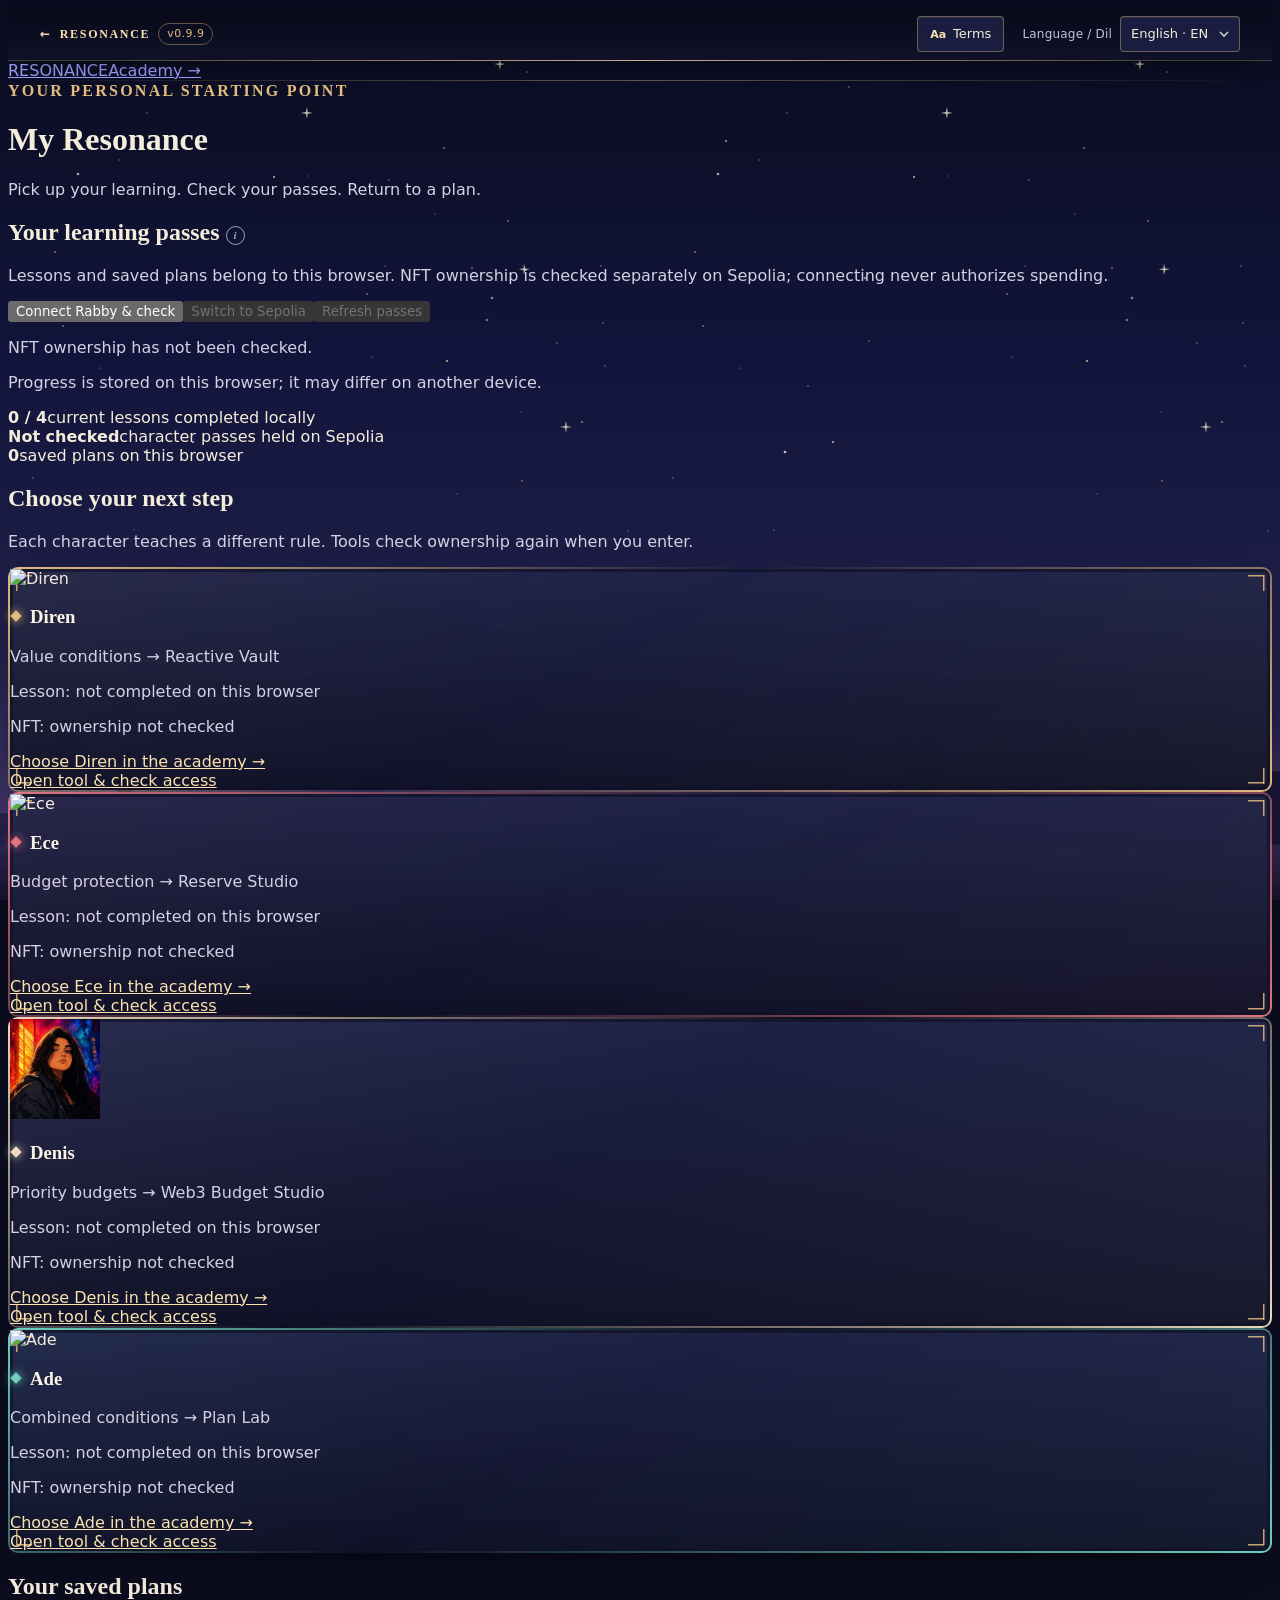
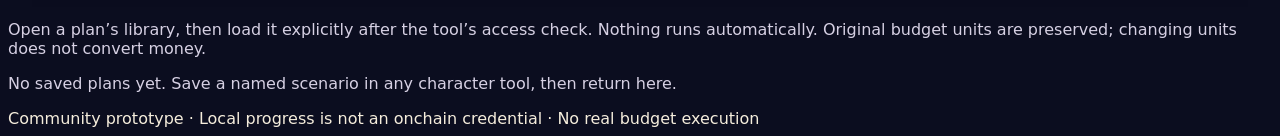
==== output/selection/my/index.html @ f2adcbcb "Fix the audit's fix-now items and load Turkish only when chosen - Lesson end: brackets around the su" ====
<!doctype html><html lang="en"><head><meta charset="utf-8"><meta name="viewport" content="width=device-width,initial-scale=1"><title>My Resonance · Your next step</title><link rel="stylesheet" href="dashboard.css"><link rel="stylesheet" id="anime-theme" href="../anime-theme.css"><script src="../site-bar.js"></script><script src="../anime-theme.js" defer></script><script src="../glossary.js"></script><script src="../tour.js"></script><script src="../i18n/i18n.js"></script><script src="../demo-unit.js"></script></head><body><nav><a href="../index.html">RESONANCE</a><a href="../resonance-playable-v1.html">Academy →</a></nav><main><header><span class="eyebrow">YOUR PERSONAL STARTING POINT</span><h1>My Resonance</h1><p>Pick up your learning. Check your passes. Return to a plan.</p></header><section class="wallet"><div><h2>Your learning passes</h2><p>Lessons and saved plans belong to this browser. NFT ownership is checked separately on Sepolia; connecting never authorizes spending.</p></div><div class="actions"><button id="connect">Connect Rabby & check</button><button id="switch" disabled>Switch to Sepolia</button><button id="refresh" disabled>Refresh passes</button></div><p id="wallet-status" role="status">NFT ownership has not been checked.</p></section><p id="local-status" role="status"></p><section aria-label="Your progress" class="summary"><div><strong id="lesson-count">—</strong><span>current lessons completed locally</span></div><div><strong id="nft-count">Not checked</strong><span>character passes held on Sepolia</span></div><div><strong id="plan-count">—</strong><span>saved plans on this browser</span></div></section><section><h2>Choose your next step</h2><p>Each character teaches a different rule. Tools check ownership again when you enter.</p><div id="characters" class="characters"></div></section><section class="wallet"><h2>Your saved plans</h2><p>Open a plan’s library, then load it explicitly after the tool’s access check. Nothing runs automatically. Original budget units are preserved; changing units does not convert money.</p><div id="plans" data-unit-fixed></div></section><footer>Community prototype · Local progress is not an onchain credential · No real budget execution</footer></main><script src="../deploy/ethers.umd.min.js"></script><script src="../mint/mint-config.js"></script><script src="dashboard.js"></script></body></html>
---- output/selection/anime-theme.css ----
/* Resonance anime theme: dusk academy + visual-novel game UI.
   Presentation only: no text, no layout order, no clickable geometry changes.
   Decorative text comes from ::before/::after with empty alt text (content: "x" / ""). */
@font-face{font-family:'Resonance Display';font-style:normal;font-weight:700;font-display:swap;src:url(fonts/cinzel-700-latin-ext.woff2) format('woff2');unicode-range:U+0100-02BA, U+02BD-02C5, U+02C7-02CC, U+02CE-02D7, U+02DD-02FF, U+0304, U+0308, U+0329, U+1D00-1DBF, U+1E00-1E9F, U+1EF2-1EFF, U+2020, U+20A0-20AB, U+20AD-20C4, U+2113, U+2C60-2C7F, U+A720-A7FF}
@font-face{font-family:'Resonance Display';font-style:normal;font-weight:700;font-display:swap;src:url(fonts/cinzel-700-latin.woff2) format('woff2');unicode-range:U+0000-00FF, U+0131, U+0152-0153, U+02BB-02BC, U+02C6, U+02DA, U+02DC, U+0304, U+0308, U+0329, U+2000-206F, U+20AC, U+2122, U+2191, U+2193, U+2212, U+2215, U+FEFF, U+FFFD}
@font-face{font-family:'Resonance Body';font-style:normal;font-weight:500;font-display:swap;src:url(fonts/mplus-rounded-500-latin-ext.woff2) format('woff2');unicode-range:U+0100-02BA, U+02BD-02C5, U+02C7-02CC, U+02CE-02D7, U+02DD-02FF, U+0304, U+0308, U+0329, U+1D00-1DBF, U+1E00-1E9F, U+1EF2-1EFF, U+2020, U+20A0-20AB, U+20AD-20C4, U+2113, U+2C60-2C7F, U+A720-A7FF}
@font-face{font-family:'Resonance Body';font-style:normal;font-weight:500;font-display:swap;src:url(fonts/mplus-rounded-500-latin.woff2) format('woff2');unicode-range:U+0000-00FF, U+0131, U+0152-0153, U+02BB-02BC, U+02C6, U+02DA, U+02DC, U+0304, U+0308, U+0329, U+2000-206F, U+20AC, U+2122, U+2191, U+2193, U+2212, U+2215, U+FEFF, U+FFFD}
@font-face{font-family:'Resonance Body';font-style:normal;font-weight:700;font-display:swap;src:url(fonts/mplus-rounded-700-latin-ext.woff2) format('woff2');unicode-range:U+0100-02BA, U+02BD-02C5, U+02C7-02CC, U+02CE-02D7, U+02DD-02FF, U+0304, U+0308, U+0329, U+1D00-1DBF, U+1E00-1E9F, U+1EF2-1EFF, U+2020, U+20A0-20AB, U+20AD-20C4, U+2113, U+2C60-2C7F, U+A720-A7FF}
@font-face{font-family:'Resonance Body';font-style:normal;font-weight:700;font-display:swap;src:url(fonts/mplus-rounded-700-latin.woff2) format('woff2');unicode-range:U+0000-00FF, U+0131, U+0152-0153, U+02BB-02BC, U+02C6, U+02DA, U+02DC, U+0304, U+0308, U+0329, U+2000-206F, U+20AC, U+2122, U+2191, U+2193, U+2212, U+2215, U+FEFF, U+FFFD}
@font-face{font-family:'Resonance Body';font-style:normal;font-weight:800;font-display:swap;src:url(fonts/mplus-rounded-800-latin-ext.woff2) format('woff2');unicode-range:U+0100-02BA, U+02BD-02C5, U+02C7-02CC, U+02CE-02D7, U+02DD-02FF, U+0304, U+0308, U+0329, U+1D00-1DBF, U+1E00-1E9F, U+1EF2-1EFF, U+2020, U+20A0-20AB, U+20AD-20C4, U+2113, U+2C60-2C7F, U+A720-A7FF}
@font-face{font-family:'Resonance Body';font-style:normal;font-weight:800;font-display:swap;src:url(fonts/mplus-rounded-800-latin.woff2) format('woff2');unicode-range:U+0000-00FF, U+0131, U+0152-0153, U+02BB-02BC, U+02C6, U+02DA, U+02DC, U+0304, U+0308, U+0329, U+2000-206F, U+20AC, U+2122, U+2191, U+2193, U+2212, U+2215, U+FEFF, U+FFFD}
@font-face{font-family:'Resonance Title';font-style:normal;font-weight:700;font-display:swap;src:url(fonts/shippori-700-latin-ext.woff2) format('woff2');unicode-range:U+0100-02BA, U+02BD-02C5, U+02C7-02CC, U+02CE-02D7, U+02DD-02FF, U+0304, U+0308, U+0329, U+1D00-1DBF, U+1E00-1E9F, U+1EF2-1EFF, U+2020, U+20A0-20AB, U+20AD-20C4, U+2113, U+2C60-2C7F, U+A720-A7FF}
@font-face{font-family:'Resonance Title';font-style:normal;font-weight:700;font-display:swap;src:url(fonts/shippori-700-latin.woff2) format('woff2');unicode-range:U+0000-00FF, U+0131, U+0152-0153, U+02BB-02BC, U+02C6, U+02DA, U+02DC, U+0304, U+0308, U+0329, U+2000-206F, U+20AC, U+2122, U+2191, U+2193, U+2212, U+2215, U+FEFF, U+FFFD}
@font-face{font-family:'Resonance Display';font-style:normal;font-weight:700;font-display:swap;src:url(fonts/shippori-700-latin.woff2) format('woff2');unicode-range:U+0030-0039}
@font-face{font-family:'Resonance Title';font-style:normal;font-weight:800;font-display:swap;src:url(fonts/shippori-800-latin-ext.woff2) format('woff2');unicode-range:U+0100-02BA, U+02BD-02C5, U+02C7-02CC, U+02CE-02D7, U+02DD-02FF, U+0304, U+0308, U+0329, U+1D00-1DBF, U+1E00-1E9F, U+1EF2-1EFF, U+2020, U+20A0-20AB, U+20AD-20C4, U+2113, U+2C60-2C7F, U+A720-A7FF}
@font-face{font-family:'Resonance Title';font-style:normal;font-weight:800;font-display:swap;src:url(fonts/shippori-800-latin.woff2) format('woff2');unicode-range:U+0000-00FF, U+0131, U+0152-0153, U+02BB-02BC, U+02C6, U+02DA, U+02DC, U+0304, U+0308, U+0329, U+2000-206F, U+20AC, U+2122, U+2191, U+2193, U+2212, U+2215, U+FEFF, U+FFFD}


@property --vn-bob { syntax: '<length>'; inherits: false; initial-value: 0px; }
@property --vn-cue { syntax: '<number>'; inherits: false; initial-value: 1; }

:root {
  /* Sampled from the cast art: sky #2f4382, dusk violet #715f89, horizon #d38d72,
     lanterns #eab270, uniform trim #c19061..#f7c995, Eric teal #324e56, Ece burgundy #391b20. */
  --vn-night: #0b0d1f;
  --vn-ink: #14172f;
  --vn-ink-2: #1c2041;
  --vn-ink-3: #282d55;
  --vn-sky: #2f4382;
  --vn-violet: #7a6596;
  --vn-plum: #3a2c55;
  --vn-sunset: #f0a07f;
  --vn-lantern: #f2b56f;
  --vn-gold: #e2bd7f;
  --vn-gold-hi: #fbe2b0;
  --vn-gold-lo: #9c7448;
  --vn-cream: #f5eddc;
  --vn-mist: #d2cce0;
  --vn-teal: #7fe0cf;
  --vn-crimson: #d0606f;
  --vn-glass: rgba(18, 21, 46, .88);
  --vn-glass-hi: rgba(32, 36, 74, .92);
  --vn-line: rgba(226, 189, 127, .42);
  --vn-line-soft: rgba(226, 189, 127, .2);
  --vn-char: var(--vn-gold);
  --vn-char-deep: #8a6236;
  --vn-face: url("/diren.jpg");
  --vn-display: 'Resonance Display', Georgia, serif;
  --vn-title: 'Resonance Title', 'Hiragino Mincho ProN', Georgia, serif;
  --vn-body: 'Resonance Body', system-ui, sans-serif;
  color-scheme: dark;
  background: var(--vn-night) !important;
}
:root[data-vn-char="ece"]  { --vn-char: #e07583; --vn-char-deep: #6b1f2b; }
:root[data-vn-char="eric"] { --vn-char: #6fd0bd; --vn-char-deep: #24504f; }
:root[data-vn-char="ade"]  { --vn-char: #ecdcbc; --vn-char-deep: #2b3866; }

/* Framed elements share one corner-bracket recipe; --vn-c recolours it per element. */
:root :is(.tutorial-stage, .vn-framed, #chapter .layout > section:nth-child(2), #resonance-select .rs-bottom > section,
  .workspace-page #first-example, .workspace-page .panel, .hero .portrait, #journey .card, #characters .card, .release,
  #chapter .learning-note, .workspace-page .stats > div, #chapter .node, #result-headline, .workspace-page .card, .mint-layout .step) {
  --vn-c: color-mix(in srgb, var(--vn-char) 85%, transparent);
  --vn-corners:
    linear-gradient(var(--vn-c), var(--vn-c)) left 6px top 6px / 16px 1.5px no-repeat,
    linear-gradient(var(--vn-c), var(--vn-c)) left 6px top 6px / 1.5px 16px no-repeat,
    linear-gradient(var(--vn-c), var(--vn-c)) right 6px top 6px / 16px 1.5px no-repeat,
    linear-gradient(var(--vn-c), var(--vn-c)) right 6px top 6px / 1.5px 16px no-repeat,
    linear-gradient(var(--vn-c), var(--vn-c)) left 6px bottom 6px / 16px 1.5px no-repeat,
    linear-gradient(var(--vn-c), var(--vn-c)) left 6px bottom 6px / 1.5px 16px no-repeat,
    linear-gradient(var(--vn-c), var(--vn-c)) right 6px bottom 6px / 16px 1.5px no-repeat,
    linear-gradient(var(--vn-c), var(--vn-c)) right 6px bottom 6px / 1.5px 16px no-repeat;
}

/* ------------------------------------------------------------------ 1. Stage: dusk sky + castle skyline */
:root body {
  background: transparent !important;
  color: var(--vn-cream);
  font-family: var(--vn-body);
}
:root body::before {
  content: "";
  position: fixed;
  inset: 0;
  z-index: -1;
  pointer-events: none;
  background:
    url("data:image/svg+xml,%3Csvg xmlns='http://www.w3.org/2000/svg' width='640' height='560' viewBox='0 0 640 560'%3E%3Ccircle cx='209' cy='87' r='1.1' fill='%23d8defc' opacity='0.28'/%3E%3Ccircle cx='63' cy='326' r='1.0' fill='%23fff6e1' opacity='0.38'/%3E%3Ccircle cx='278' cy='43' r='0.6' fill='%23fff6e1' opacity='0.58'/%3E%3Ccircle cx='527' cy='72' r='0.7' fill='%23d8defc' opacity='0.63'/%3E%3Ccircle cx='603' cy='323' r='0.9' fill='%23fff6e1' opacity='0.28'/%3E%3Ccircle cx='33' cy='478' r='0.8' fill='%23d8defc' opacity='0.50'/%3E%3Ccircle cx='78' cy='174' r='1.3' fill='%23fff6e1' opacity='0.66'/%3E%3Ccircle cx='372' cy='357' r='0.8' fill='%23d8defc' opacity='0.31'/%3E%3Ccircle cx='44' cy='37' r='0.7' fill='%23d8defc' opacity='0.55'/%3E%3Ccircle cx='274' cy='177' r='1.0' fill='%23fbe2b0' opacity='0.80'/%3E%3Ccircle cx='193' cy='442' r='1.1' fill='%23fff6e1' opacity='0.72'/%3E%3Ccircle cx='367' cy='294' r='0.8' fill='%23fbe2b0' opacity='0.69'/%3E%3Ccircle cx='389' cy='44' r='1.0' fill='%23fbe2b0' opacity='0.50'/%3E%3Ccircle cx='100' cy='274' r='0.6' fill='%23fff6e1' opacity='0.83'/%3E%3Ccircle cx='487' cy='320' r='1.3' fill='%23d8defc' opacity='0.44'/%3E%3Ccircle cx='225' cy='278' r='1.3' fill='%23fff6e1' opacity='0.52'/%3E%3Ccircle cx='601' cy='266' r='1.1' fill='%23d8defc' opacity='0.29'/%3E%3Ccircle cx='447' cy='361' r='1.1' fill='%23fbe2b0' opacity='0.74'/%3E%3Ccircle cx='457' cy='494' r='0.8' fill='%23fbe2b0' opacity='0.26'/%3E%3Ccircle cx='229' cy='341' r='0.9' fill='%23fbe2b0' opacity='0.29'/%3E%3Ccircle cx='86' cy='141' r='0.9' fill='%23fbe2b0' opacity='0.80'/%3E%3Ccircle cx='55' cy='252' r='1.0' fill='%23fff6e1' opacity='0.42'/%3E%3Ccircle cx='522' cy='481' r='0.8' fill='%23fbe2b0' opacity='0.67'/%3E%3Ccircle cx='435' cy='214' r='0.7' fill='%23fff6e1' opacity='0.34'/%3E%3Ccircle cx='100' cy='368' r='0.6' fill='%23d8defc' opacity='0.54'/%3E%3Ccircle cx='119' cy='160' r='0.7' fill='%23fbe2b0' opacity='0.50'/%3E%3Ccircle cx='389' cy='180' r='0.7' fill='%23d8defc' opacity='0.66'/%3E%3Ccircle cx='605' cy='366' r='1.1' fill='%23d8defc' opacity='0.28'/%3E%3Ccircle cx='508' cy='221' r='0.9' fill='%23fbe2b0' opacity='0.49'/%3E%3Ccircle cx='405' cy='38' r='0.6' fill='%23fbe2b0' opacity='0.84'/%3E%3Ccircle cx='107' cy='192' r='0.6' fill='%23d8defc' opacity='0.31'/%3E%3Ccircle cx='100' cy='60' r='0.8' fill='%23fff6e1' opacity='0.62'/%3E%3Ccircle cx='557' cy='343' r='0.7' fill='%23fbe2b0' opacity='0.63'/%3E%3Ccircle cx='385' cy='266' r='0.6' fill='%23fbe2b0' opacity='0.76'/%3E%3Ccircle cx='308' cy='176' r='0.7' fill='%23fbe2b0' opacity='0.31'/%3E%3Ccircle cx='472' cy='268' r='1.1' fill='%23fff6e1' opacity='0.35'/%3E%3Ccircle cx='134' cy='530' r='0.8' fill='%23d8defc' opacity='0.34'/%3E%3Ccircle cx='582' cy='422' r='0.8' fill='%23fff6e1' opacity='0.84'/%3E%3Ccircle cx='444' cy='148' r='0.8' fill='%23fbe2b0' opacity='0.79'/%3E%3Ccircle cx='492' cy='298' r='1.3' fill='%23d8defc' opacity='0.55'/%3E%3Ccircle cx='145' cy='452' r='1.3' fill='%23fff6e1' opacity='0.76'/%3E%3Ccircle cx='521' cy='412' r='0.7' fill='%23fbe2b0' opacity='0.37'/%3E%3Ccircle cx='229' cy='20' r='0.6' fill='%23fbe2b0' opacity='0.72'/%3E%3Ccircle cx='168' cy='386' r='0.8' fill='%23d8defc' opacity='0.52'/%3E%3Ccircle cx='628' cy='531' r='0.8' fill='%23fff6e1' opacity='0.30'/%3E%3Ccircle cx='147' cy='113' r='0.7' fill='%23d8defc' opacity='0.54'/%3E%3Cpath d='M524 263.7L525.2 268.4L529.9 269L525.2 270.2L524 275.0L523.4 270.2L518.6 269L523.4 268.4Z' fill='%23fff1d0' opacity='.75'/%3E%3Cpath d='M500 58.4L500.7 63.2L505.4 64L500.7 65.0L500 69.7L498.9 65.0L494.1 64L498.9 63.2Z' fill='%23fff1d0' opacity='.75'/%3E%3Cpath d='M566 420.9L566.8 425.9L571.7 427L566.8 427.7L566 432.7L565.0 427.7L560.0 427L565.0 425.9Z' fill='%23fff1d0' opacity='.75'/%3E%3Cpath d='M307 106.9L307.7 111.9L312.8 113L307.7 113.7L307 118.8L305.9 113.7L300.8 113L305.9 111.9Z' fill='%23fff1d0' opacity='.75'/%3E%3C/svg%3E") 0 0 / 640px 560px,
    radial-gradient(120% 55% at 72% 112%, rgba(240, 160, 127, .34), transparent 62%),
    radial-gradient(90% 60% at 10% 108%, rgba(122, 101, 150, .38), transparent 66%),
    linear-gradient(180deg, #0a0c1e 0%, #11143a 38%, #1f1f48 70%, #33285a 100%);
}
:root body::after {
  content: "";
  position: fixed;
  left: 0;
  right: 0;
  bottom: 0;
  height: min(30vh, 260px);
  z-index: -1;
  pointer-events: none;
  opacity: .9;
  background: url("data:image/svg+xml,%3Csvg xmlns='http://www.w3.org/2000/svg' viewBox='0 0 1600 300' preserveAspectRatio='xMidYMax slice'%3E%3Cdefs%3E%3ClinearGradient id='s' x1='0' y1='0' x2='0' y2='1'%3E%3Cstop offset='0' stop-color='%231c1a44' stop-opacity='.55'/%3E%3Cstop offset='1' stop-color='%230a0b20' stop-opacity='.9'/%3E%3C/linearGradient%3E%3ClinearGradient id='g' x1='0' y1='0' x2='0' y2='1'%3E%3Cstop offset='0' stop-color='%23f6c27a' stop-opacity='.55'/%3E%3Cstop offset='1' stop-color='%23f6c27a' stop-opacity='0'/%3E%3C/linearGradient%3E%3C/defs%3E%3Cpath d='M0 214 Q 90 186 190 204 T 400 196 Q 520 160 640 198 T 860 200 L 860 236 L 0 236 Z' fill='%23221f47'/%3E%3Cpath d='M700 222 Q 820 176 960 206 T 1220 190 L 1220 236 L 700 236 Z' fill='%231d1b40'/%3E%3Crect y='234' width='1600' height='66' fill='url(%23s)'/%3E%3Cpath d='M960 236 C 1010 214 1050 186 1100 172 C 1150 160 1240 158 1600 150 L 1600 236 Z' fill='%23141331'/%3E%3Cg fill='%23121130'%3E%3Crect x='1150' y='138' width='340' height='30'/%3E%3Crect x='1262' y='76' width='58' height='76'/%3E%3Ccircle cx='1291' cy='78' r='26'/%3E%3Crect x='1289' y='34' width='4' height='22'/%3E%3Crect x='1180' y='100' width='24' height='50'/%3E%3Cpolygon points='1175,101 1192,58 1209,101'/%3E%3Crect x='1356' y='92' width='28' height='56'/%3E%3Cpolygon points='1351,93 1370,48 1389,93'/%3E%3Crect x='1418' y='114' width='20' height='36'/%3E%3Cpolygon points='1414,115 1428,82 1442,115'/%3E%3Crect x='1138' y='126' width='16' height='26'/%3E%3Cpolygon points='1134,127 1146,98 1158,127'/%3E%3Ccircle cx='1226' cy='122' r='16'/%3E%3Crect x='1210' y='122' width='32' height='26'/%3E%3Crect x='1470' y='120' width='14' height='30'/%3E%3Cpolygon points='1466,121 1477,92 1488,121'/%3E%3Crect x='196' y='150' width='18' height='70'/%3E%3Cpolygon points='192,152 205,120 218,152'/%3E%3C/g%3E%3Cg fill='%230e0d26'%3E%3Cellipse cx='1070' cy='206' rx='6' ry='26'/%3E%3Cellipse cx='1086' cy='210' rx='5' ry='20'/%3E%3Cellipse cx='1118' cy='196' rx='6' ry='30'/%3E%3Cellipse cx='1500' cy='190' rx='6' ry='28'/%3E%3Cellipse cx='1520' cy='196' rx='5' ry='20'/%3E%3C/g%3E%3Cg fill='%23f6c27a'%3E%3Crect x='1270' y='96' width='4' height='7'/%3E%3Crect x='1284' y='96' width='4' height='7'/%3E%3Crect x='1298' y='96' width='4' height='7'/%3E%3Crect x='1310' y='96' width='4' height='7'/%3E%3Crect x='1276' y='118' width='4' height='7'/%3E%3Crect x='1304' y='118' width='4' height='7'/%3E%3Crect x='1188' y='112' width='4' height='6'/%3E%3Crect x='1366' y='108' width='4' height='7'/%3E%3Crect x='1366' y='126' width='4' height='7'/%3E%3Crect x='1425' y='126' width='3' height='6'/%3E%3Crect x='1162' y='150' width='3' height='5'/%3E%3Crect x='1180' y='154' width='3' height='5'/%3E%3Crect x='1236' y='152' width='3' height='5'/%3E%3Crect x='1332' y='150' width='3' height='5'/%3E%3Crect x='1400' y='154' width='3' height='5'/%3E%3Crect x='1452' y='150' width='3' height='5'/%3E%3Ccircle cx='205' cy='134' r='3'/%3E%3C/g%3E%3Cg fill='%23f6c27a' opacity='.8'%3E%3Ccircle cx='40' cy='231' r='1.4'/%3E%3Ccircle cx='88' cy='229' r='1.2'/%3E%3Ccircle cx='130' cy='231' r='1.5'/%3E%3Ccircle cx='300' cy='231' r='1.2'/%3E%3Ccircle cx='352' cy='230' r='1.5'/%3E%3Ccircle cx='470' cy='231' r='1.2'/%3E%3Ccircle cx='560' cy='231' r='1.4'/%3E%3Ccircle cx='980' cy='230' r='1.3'/%3E%3Ccircle cx='1010' cy='226' r='1.4'/%3E%3Ccircle cx='1040' cy='220' r='1.2'/%3E%3C/g%3E%3Cg fill='url(%23g)'%3E%3Crect x='1268' y='240' width='44' height='40' opacity='.5'/%3E%3Crect x='1184' y='240' width='10' height='28' opacity='.4'/%3E%3Crect x='1364' y='240' width='10' height='30' opacity='.4'/%3E%3Crect x='200' y='240' width='10' height='34' opacity='.5'/%3E%3C/g%3E%3Cg stroke='%23f6c27a' stroke-opacity='.18' stroke-width='1.2'%3E%3Cpath d='M1230 252 h90 M1250 262 h60 M1180 270 h40 M170 256 h60 M1360 258 h40'/%3E%3C/g%3E%3C/svg%3E") center bottom / auto 100% no-repeat;
  -webkit-mask-image: linear-gradient(to top, #000 55%, transparent);
  mask-image: linear-gradient(to top, #000 55%, transparent);
}
@media (min-width: 1500px) { :root body::after { background-size: cover; } }

/* Fonts: rounded game sans for UI, Mincho for titles, Cinzel caps for plates and HUD labels. */
:root body :where(#chapter, #resonance-select, main, nav, footer, #site-bar, .save-status, dialog),
:root body :where(#chapter, #resonance-select, main, nav, footer, #site-bar, .save-status, dialog) :where(:not(.log, code, pre, .term-chip)) {
  font-family: var(--vn-body) !important;
}
:root body :is(h1, h2, h3, .rs-name, .brand, .rs-brand), :root body :is(h1, h2, h3) * { font-family: var(--vn-title) !important; }
/* Cinzel only where the text is already capitals (literal or existing text-transform), so Turkish i/ı stay distinct. */
:root body :is(.eyebrow, .rs-step, .rs-sub, #chapter .small, #chapter .tag, .number, .learning-progress,
  .result-headline-eyebrow, #site-bar a#site-home, .rs-mark, .rs-label, #state, .workspace-page .stats span) {
  font-family: var(--vn-display) !important;
  font-weight: 700;
  letter-spacing: .14em;
}
:root body :is(.brand, .rs-brand, nav .brand) { font-family: var(--vn-display) !important; font-weight: 700; }
:root[lang="tr"] body :is(.rs-label, #chapter .speech .small, #chapter .city-reaction .small, #opening-speaker) { font-family: var(--vn-title) !important; font-weight: 800; letter-spacing: .06em; }
::selection { background: var(--vn-gold); color: #1a1424; }

:root body :is(.eyebrow, .rs-step, .result-headline-eyebrow, #chapter header .small) { color: var(--vn-char) !important; }
:root body :where(main, #chapter, #resonance-select) a:not([class]) { color: color-mix(in srgb, var(--vn-char) 70%, #fff6e6); }

/* ------------------------------------------------------------------ 2. Top bar = system menu */
:root #site-bar {
  background: linear-gradient(180deg, rgba(8, 10, 24, .96), rgba(16, 18, 42, .9));
  border-bottom: 1px solid rgba(226, 189, 127, .3);
  box-shadow: 0 10px 30px -18px #000;
  backdrop-filter: blur(8px);
}
:root #site-bar::after {
  content: "";
  position: absolute;
  left: 8%;
  right: 8%;
  bottom: -1px;
  height: 1px;
  background: linear-gradient(90deg, transparent, var(--vn-gold-hi), transparent);
  opacity: .7;
  pointer-events: none;
}
:root #site-bar a#site-home { color: var(--vn-gold-hi); letter-spacing: .26em; font-size: 12px; }
:root #site-bar #site-release { border-color: var(--vn-line); color: var(--vn-gold); font-family: var(--vn-body) !important; letter-spacing: .04em; }
:root #site-bar .site-tool,
:root #site-bar select,
:root #site-bar #demo-unit-info > summary {
  background-color: rgba(30, 34, 70, .85);
  border-color: var(--vn-line);
  color: var(--vn-cream);
  box-shadow: inset 0 1px 0 rgba(255, 255, 255, .06);
}
:root #site-bar .site-tool { border-radius: 4px; }
:root #site-bar select { border-radius: 4px; }
:root #site-bar .site-tool:hover,
:root #site-bar select:hover { border-color: var(--vn-gold); background-color: rgba(48, 52, 98, .9); }
:root #site-bar .site-tool-icon { color: var(--vn-gold-hi); }
:root #site-bar label { color: #c7c0d6; }
:root :is(#terms-panel, #site-bar #demo-unit-info > p, #term-popover, #tour-card) {
  background: linear-gradient(180deg, #1c2042, #12142c);
  border-color: var(--vn-line);
  box-shadow: inset 0 0 0 3px #12142c, inset 0 0 0 4px var(--vn-line-soft), 0 20px 50px #000a;
}

/* ------------------------------------------------------------------ 3. Buttons: JRPG command buttons */
:root :is(#chapter button, #resonance-select .rs-start, .hero .button:not(.secondary), .workspace-page button:not(.secondary):not(.site-tool):not(:disabled), .player-profile button, .save-home button) {
  background: linear-gradient(180deg, #fbe4b4 0%, #e8c287 46%, #cfa063 54%, #e6c084 100%);
  color: #1b1526;
  border: 1px solid #fde9c0;
  border-radius: 5px;
  box-shadow: inset 0 0 0 2px rgba(232, 194, 135, .9), inset 0 0 0 3px rgba(92, 62, 30, .45), 0 6px 18px -8px rgba(242, 181, 111, .7);
  font-weight: 800;
  letter-spacing: .02em;
  text-shadow: 0 1px 0 rgba(255, 240, 210, .5);
}
:root :is(#chapter .secondary, #chapter header button, #chapter .structure-inspector button, #resonance-select .rs-top button,
  #resonance-select button.rs-secondary, .hero .button.secondary, .workspace-page button.secondary, .rl-learn-button, .save-menu-button, .profile-trigger, #chapter .choice, #chapter .knowledge-check button) {
  background: linear-gradient(180deg, rgba(44, 49, 96, .95), rgba(22, 25, 54, .96));
  color: var(--vn-cream);
  border: 1px solid var(--vn-line);
  border-radius: 5px;
  box-shadow: inset 0 1px 0 rgba(255, 255, 255, .08), inset 0 0 0 2px rgba(14, 16, 36, .6);
  font-weight: 700;
  text-shadow: none;
}
:root :is(#chapter header button, #resonance-select .rs-top button, .rl-learn-button, .save-menu-button, .profile-trigger) {
  color: var(--vn-gold-hi);
  font-size: 13px;
}
:root :is(#chapter button, #resonance-select button, .hero .button, .workspace-page button):not(:disabled):hover {
  filter: brightness(1.08);
  box-shadow: inset 0 0 0 2px rgba(232, 194, 135, .35), 0 0 0 1px rgba(251, 226, 176, .5), 0 0 22px -4px rgba(242, 181, 111, .55);
}
:root :is(#chapter button, .workspace-page button):disabled {
  background: rgba(30, 33, 62, .7);
  color: #a9a3ba;
  border: 1px dashed rgba(169, 163, 186, .45);
  box-shadow: none;
  text-shadow: none;
  opacity: .75;
}
/* Main "continue" calls get a slow light sweep. */
:root :is(#resonance-select .rs-start, .hero .actions .button:not(.secondary), #character-enter, #chapter #next:not(:disabled), .workspace-page #example-next:not(:disabled)) {
  background:
    linear-gradient(105deg, transparent 38%, rgba(255, 252, 240, .55) 50%, transparent 62%) var(--vn-sweep, -120%) 0 / 260% 100% no-repeat,
    linear-gradient(180deg, #fbe4b4 0%, #e8c287 46%, #cfa063 54%, #e6c084 100%);
  color: #1b1526;
  border: 1px solid #fde9c0;
  text-shadow: 0 1px 0 rgba(255, 240, 210, .5);
  animation: vn-sweep 3.6s ease-in-out 2;
}
@property --vn-sweep { syntax: '<percentage>'; inherits: false; initial-value: -120%; }
@keyframes vn-sweep { 0%, 55% { --vn-sweep: 130%; } 100% { --vn-sweep: -130%; } }

:root :is(#chapter select, #chapter input, #resonance-select input, .workspace-page #workspace input:not([type=checkbox]), .workspace-page #workspace select, .workspace-page input:not([type=checkbox]), .mint-layout select, .mint-layout input:not([type=checkbox])) {
  background-color: rgba(10, 12, 30, .82);
  border: 1px solid rgba(226, 189, 127, .38);
  border-radius: 5px;
  color: var(--vn-cream);
  box-shadow: inset 0 2px 8px rgba(0, 0, 0, .45);
}
:root :is(#chapter select, #chapter input, #resonance-select input, .workspace-page input, .workspace-page select):focus {
  border-color: var(--vn-gold-hi);
  box-shadow: inset 0 2px 8px rgba(0, 0, 0, .45), 0 0 0 3px rgba(226, 189, 127, .22);
}
:root :where(a, button, select, input, textarea, summary, [tabindex]):focus-visible { outline: 3px solid var(--vn-gold-hi); outline-offset: 3px; }

/* ------------------------------------------------------------------ 4. Home: title screen */
:root body > nav {
  border-bottom: 1px solid transparent;
  border-image: linear-gradient(90deg, transparent, var(--vn-line), transparent) 1;
}
:root body > nav .brand {
  font-size: 24px;
  letter-spacing: .32em;
  background: linear-gradient(180deg, #fff3d6 10%, #e2bd7f 60%, #a77a45);
  -webkit-background-clip: text;
  background-clip: text;
  color: transparent;
  filter: drop-shadow(0 0 10px rgba(242, 181, 111, .35));
}
:root body > nav .navlinks a { color: #d6d0e3; }
:root body > nav .navlinks a:hover { color: var(--vn-gold-hi); }
:root .hero { position: relative; }
:root .hero .eyebrow { color: var(--vn-gold); font-size: 11px; }
:root .hero .eyebrow::before {
  content: "";
  display: inline-block;
  width: 7px;
  height: 7px;
  margin: 0 10px 1px 0;
  background: var(--vn-gold);
  transform: rotate(45deg);
  box-shadow: 0 0 8px var(--vn-lantern);
}
:root .hero h1 {
  font-weight: 800;
  letter-spacing: -.01em;
  color: #fbf4e6;
  text-shadow: 0 2px 0 rgba(10, 8, 30, .6), 0 0 28px rgba(122, 101, 150, .7);
}
:root .hero h1 em {
  font-style: normal;
  text-shadow: none;
  background: linear-gradient(180deg, #fff1cf 15%, #f2b56f 70%, #d98a5c);
  -webkit-background-clip: text;
  background-clip: text;
  color: transparent;
  filter: drop-shadow(0 0 14px rgba(240, 160, 127, .45));
}
/* The intro line becomes Diren's first line of dialogue. */
:root .hero .intro {
  position: relative;
  max-width: 560px;
  margin-top: 30px;
  padding: 20px 44px 18px 22px;
  color: var(--vn-cream);
  font-size: 17px;
  line-height: 1.7;
  border: 1px solid var(--vn-line);
  border-radius: 10px;
  background:
    url("data:image/svg+xml,%3Csvg xmlns='http://www.w3.org/2000/svg' viewBox='0 0 10 10'%3E%3Cpath d='M5 0L10 5L5 10L0 5Z' fill='%23e2bd7f' fill-opacity='.6'/%3E%3C/svg%3E") right 18px bottom 14px / 8px 8px no-repeat,
    linear-gradient(180deg, rgba(28, 32, 66, .92), rgba(13, 15, 34, .94));
  box-shadow: inset 0 0 0 3px rgba(13, 15, 34, .9), inset 0 0 0 4px var(--vn-line-soft), 0 18px 40px -20px #000;
}
:root .hero .intro::before {
  content: "DIREN" / "";
  position: absolute;
  top: -14px;
  left: 16px;
  padding: 4px 18px 4px 14px;
  font: 700 12px/1.3 var(--vn-display);
  letter-spacing: .2em;
  color: #1b1526;
  background: linear-gradient(90deg, #fbe4b4, #e2bd7f 60%, #c99a5c);
  clip-path: polygon(0 0, 100% 0, calc(100% - 9px) 100%, 0 100%);
  box-shadow: 0 0 0 1px #fde9c0;
}
:root .hero .actions { margin-top: 26px; }
:root .hero .button { border-radius: 5px; padding: 14px 24px; font-weight: 800; }
:root .hero .button.secondary { color: var(--vn-cream); }
:root .hero p.small { color: #c9c2d8; font-size: 12px; letter-spacing: .04em; }
/* Rarity card: the guide portrait. */
:root .hero .portrait {
  padding: 10px;
  border: 2px solid transparent;
  border-radius: 14px;
  background:
    linear-gradient(180deg, #1f2347, #12142e) padding-box,
    linear-gradient(140deg, #fff1cf, #c99a5c 30%, #7a6596 55%, #f2b56f 80%, #fff1cf) border-box;
  box-shadow: 0 0 0 1px rgba(0, 0, 0, .6), 0 30px 80px -20px rgba(0, 0, 0, .9), 0 0 60px -10px rgba(240, 160, 127, .35);
  overflow: hidden;
}
:root .hero .portrait { border-radius: 999px 999px 14px 14px / 240px 240px 14px 14px !important; }
:root .hero .portrait img { border-radius: 999px 999px 8px 8px / 232px 232px 8px 8px; box-shadow: 0 0 0 1px rgba(251, 226, 176, .45); }
:root .hero .portrait::before {
  content: none;
  position: absolute;
  top: 18px;
  left: 20px;
  z-index: 1;
  padding: 3px 10px;
  border-radius: 20px;
  font: 13px/1.2 var(--vn-body);
  letter-spacing: .12em;
  color: #ffe2a4;
  background: rgba(12, 12, 32, .72);
  box-shadow: 0 0 0 1px rgba(251, 226, 176, .5);
  text-shadow: 0 0 8px rgba(242, 181, 111, .9);
}
:root .hero .portrait::after {
  content: "";
  position: absolute;
  inset: 10px 10px auto 10px;
  aspect-ratio: 5 / 6;
  max-height: 460px;
  border-radius: 8px;
  pointer-events: none;
  background: linear-gradient(115deg, transparent 30%, rgba(255, 255, 255, .22) 45%, rgba(173, 216, 255, .18) 50%, rgba(255, 210, 160, .2) 55%, transparent 70%) var(--vn-sweep) 0 / 300% 100% no-repeat;
  display: none;
}
:root .hero .portrait figcaption {
  padding: 14px 8px 4px;
  font: 700 12px/1.3 var(--vn-display);
  letter-spacing: .16em;
  color: var(--vn-gold-hi);
}
:root .hero .portrait figcaption .tag { color: var(--vn-sunset); font-family: var(--vn-body); letter-spacing: .04em; }
:root .section { border-top: 0; position: relative; }
:root .section::before {
  content: "";
  position: absolute;
  top: 0;
  left: 0;
  right: 0;
  height: 1px;
  background: linear-gradient(90deg, transparent, var(--vn-line) 20%, var(--vn-line) 80%, transparent);
}
:root .section::after {
  content: "";
  position: absolute;
  top: -5px;
  left: calc(50% - 5px);
  width: 9px;
  height: 9px;
  background: var(--vn-night);
  border: 1px solid var(--vn-gold);
  transform: rotate(45deg);
}
:root .section .eyebrow { color: var(--vn-gold); }
:root .section h2 { color: #fbf4e6; font-weight: 800; }
:root main p { color: #d6d0e3; }
:root main .muted, :root main .small { color: #cbc4da; }
/* Quest cards. */
:root #journey .card,
:root #characters .card,
:root body > main .split > .card {
  position: relative;
  border: 1px solid var(--vn-line);
  border-radius: 10px;
  background: var(--vn-corners), linear-gradient(180deg, rgba(31, 35, 72, .92), rgba(16, 18, 40, .94));
  box-shadow: inset 0 0 0 3px rgba(16, 18, 40, .7), 0 18px 40px -24px #000;
}
:root #journey .card .number {
  display: inline-block;
  padding: 3px 12px;
  border-radius: 3px;
  color: #1b1526;
  font-size: 11px;
  background: linear-gradient(90deg, #fbe4b4, #e2bd7f);
}
:root #journey .card h3, :root #characters .card h3 { color: #fbf4e6; font-weight: 800; }
:root main .card a { color: var(--vn-gold-hi); }
/* Character tool cards: rarity frames in each character's colour. */
:root #characters .card { --vn-acc: var(--vn-gold); border-color: transparent; border-width: 2px;
  background: var(--vn-corners), linear-gradient(180deg, rgba(31, 35, 72, .95), rgba(16, 18, 40, .96)) padding-box, linear-gradient(150deg, var(--vn-acc), rgba(20, 22, 48, .2) 45%, var(--vn-acc)) border-box; }
:root #characters .card:nth-child(1) { --vn-acc: #e2bd7f; }
:root #characters .card:nth-child(2) { --vn-acc: #e07583; }
:root #characters .card:nth-child(3) { --vn-acc: #ecdcbc; }
:root #characters .card:nth-child(4) { --vn-acc: #6fd0bd; }
:root #characters .character-photo { border-radius: 8px; box-shadow: 0 0 0 1px var(--vn-acc), 0 10px 30px -14px #000; }
:root #characters .card h3::before {
  content: "";
  display: inline-block;
  width: 8px;
  height: 8px;
  margin: 0 10px 3px 2px;
  background: var(--vn-acc);
  transform: rotate(45deg);
  box-shadow: 0 0 10px var(--vn-acc);
}
:root .release { border-left: 0; border: 1px solid var(--vn-line); border-radius: 10px; background: var(--vn-corners), rgba(18, 21, 46, .9); }
:root .release li { color: #d6d0e3; }
:root .status { border-color: var(--vn-gold); color: var(--vn-gold-hi); background: rgba(226, 189, 127, .08); font-size: 11px; }
:root body > footer { border-top-color: var(--vn-line-soft); color: #c4bdd3; }

/* ------------------------------------------------------------------ 5. Character select: title screen */
:root #resonance-select { background: transparent; }
:root #resonance-select .rs-top { border-bottom: 1px solid transparent; border-image: linear-gradient(90deg, transparent, var(--vn-line), transparent) 1; }
:root #resonance-select .rs-brand {
  letter-spacing: .3em;
  background: linear-gradient(180deg, #fff3d6 10%, #e2bd7f 60%, #a77a45);
  -webkit-background-clip: text;
  background-clip: text;
  color: transparent;
  filter: drop-shadow(0 0 12px rgba(242, 181, 111, .35));
}
:root #resonance-select .rs-sub { color: #cfc8de; font-size: 10px; }
:root #resonance-select .rs-step {
  padding: 5px 12px 5px 22px;
  color: var(--vn-gold-hi);
  border: 1px solid var(--vn-line);
  border-radius: 3px;
  font-size: 11px;
  background: linear-gradient(var(--vn-gold), var(--vn-gold)) 9px 50% / 6px 6px no-repeat, rgba(20, 22, 48, .7);
}
:root #resonance-select h2 {
  text-align: center;
  font-weight: 800;
  font-size: 40px;
  color: #fbf4e6;
  text-shadow: 0 0 26px rgba(122, 101, 150, .8);
  margin-top: 34px;
}
:root #resonance-select h2::before,
:root #resonance-select h2::after {
  content: "";
  display: inline-block;
  width: min(140px, 14vw);
  height: 9px;
  margin: 0 18px 8px;
  vertical-align: middle;
  background:
    linear-gradient(var(--vn-gold), var(--vn-gold)) center / 9px 9px no-repeat,
    linear-gradient(90deg, transparent, var(--vn-gold) 45%, transparent 50%, var(--vn-gold) 55%, transparent) center / 100% 1px no-repeat;
  -webkit-mask: linear-gradient(#000, #000);
  clip-path: polygon(0 45%, 46% 45%, 50% 0, 54% 45%, 100% 45%, 100% 55%, 54% 55%, 50% 100%, 46% 55%, 0 55%);
}
:root #resonance-select .rs-intro { text-align: center; color: #d2cce0; }
/* Rarity cards for the cast. */
:root #resonance-select .rs-person {
  --vn-acc: #e2bd7f;
  border: 2px solid transparent;
  border-radius: 12px;
  background:
    linear-gradient(180deg, #1d2145, #12142e) padding-box,
    linear-gradient(160deg, var(--vn-acc), rgba(30, 32, 64, .4) 40%, rgba(30, 32, 64, .4) 60%, var(--vn-acc)) border-box;
  box-shadow: 0 16px 40px -22px #000;
  transition: box-shadow .3s, filter .3s;
}
:root #resonance-select .rs-person:nth-child(1) { --vn-acc: #e2bd7f; }
:root #resonance-select .rs-person:nth-child(2) { --vn-acc: #e07583; }
:root #resonance-select .rs-person:nth-child(3) { --vn-acc: #6fd0bd; }
:root #resonance-select .rs-person:nth-child(4) { --vn-acc: #ecdcbc; }
:root #resonance-select .rs-person img {
  border-radius: 10px 10px 0 0;
  -webkit-mask-image: linear-gradient(to bottom, #000 78%, transparent);
  mask-image: linear-gradient(to bottom, #000 78%, transparent);
}
:root #resonance-select .rs-caption::before {
  display: block;
  margin-bottom: 2px;
  font: 700 11px/1.2 system-ui, sans-serif;
  letter-spacing: .18em;
  color: var(--vn-acc);
  opacity: .9;
}
:root #resonance-select .rs-person:nth-child(1) .rs-caption::before { content: "ディレン" / ""; }
:root #resonance-select .rs-person:nth-child(2) .rs-caption::before { content: "エジェ" / ""; }
:root #resonance-select .rs-person:nth-child(3) .rs-caption::before { content: "デニス" / ""; }
:root #resonance-select .rs-person:nth-child(4) .rs-caption::before { content: "アデ" / ""; }
:root #resonance-select .rs-caption {
  position: relative;
  margin-top: -34px;
  padding: 10px 14px 16px;
  background: linear-gradient(180deg, transparent, rgba(14, 16, 36, .9) 36%);
}
:root #resonance-select .rs-name { font-weight: 800; font-size: 26px; color: #fbf4e6; text-shadow: 0 2px 10px #000; }
:root #resonance-select .rs-name::after {
  content: "";
  display: block;
  width: 46px;
  height: 2px;
  margin-top: 6px;
  background: linear-gradient(90deg, var(--vn-acc), transparent);
}
:root #resonance-select .rs-trait { color: #d6d0e3; letter-spacing: .03em; }
:root #resonance-select .rs-person[aria-pressed="true"] {
  border: 2px solid transparent;
  background:
    linear-gradient(180deg, #262a58, #14163a) padding-box,
    linear-gradient(160deg, #fff6dc, var(--vn-acc) 30%, #fff6dc 50%, var(--vn-acc) 70%, #fff6dc) border-box;
  box-shadow: 0 0 0 1px rgba(255, 246, 220, .4), 0 0 34px -4px var(--vn-acc), 0 20px 50px -20px #000;
  animation: vn-chosen 2.4s ease-in-out 2;
}
@keyframes vn-chosen {
  50% { box-shadow: 0 0 0 1px rgba(255, 246, 220, .6), 0 0 46px 0 var(--vn-acc), 0 20px 50px -20px #000; }
}
/* Sparkles burst when a card becomes the chosen one (the animation restarts on each choice). */
:root #resonance-select .rs-person[aria-pressed="true"]::after {
  content: "";
  position: absolute;
  inset: 0;
  z-index: 3;
  pointer-events: none;
  background:
    radial-gradient(2px 14px at 50% 50%, #fff 40%, transparent 62%) 14% 20% / 28px 28px no-repeat,
    radial-gradient(14px 2px at 50% 50%, #fff 40%, transparent 62%) 14% 20% / 28px 28px no-repeat,
    radial-gradient(2px 18px at 50% 50%, #ffe8b8 40%, transparent 62%) 86% 30% / 36px 36px no-repeat,
    radial-gradient(18px 2px at 50% 50%, #ffe8b8 40%, transparent 62%) 86% 30% / 36px 36px no-repeat,
    radial-gradient(1.6px 11px at 50% 50%, #fff 40%, transparent 62%) 80% 58% / 22px 22px no-repeat,
    radial-gradient(11px 1.6px at 50% 50%, #fff 40%, transparent 62%) 80% 58% / 22px 22px no-repeat,
    radial-gradient(2px 15px at 50% 50%, #ffe8b8 40%, transparent 62%) 10% 64% / 30px 30px no-repeat,
    radial-gradient(15px 2px at 50% 50%, #ffe8b8 40%, transparent 62%) 10% 64% / 30px 30px no-repeat,
    radial-gradient(circle, rgba(255, 236, 190, .9), transparent 60%) 14% 20% / 12px 12px no-repeat,
    radial-gradient(circle, rgba(255, 236, 190, .9), transparent 60%) 86% 30% / 14px 14px no-repeat,
    radial-gradient(circle, rgba(255, 236, 190, .9), transparent 60%) 10% 64% / 12px 12px no-repeat,
    radial-gradient(3px 3px at 50% 50%, rgba(255, 240, 200, .95), transparent) 60% 30% / 8px 8px no-repeat,
    radial-gradient(3px 3px at 50% 50%, rgba(255, 240, 200, .95), transparent) 30% 46% / 8px 8px no-repeat,
    radial-gradient(3px 3px at 50% 50%, rgba(255, 240, 200, .95), transparent) 90% 40% / 8px 8px no-repeat,
    linear-gradient(115deg, transparent 35%, rgba(255, 255, 255, .16) 48%, rgba(255, 220, 170, .12) 52%, transparent 65%) var(--vn-sweep) 0 / 300% 100% no-repeat;
  animation: vn-twinkle 1.8s ease-in-out 1 forwards, vn-sweep 4s ease-in-out 1;
}
@keyframes vn-twinkle { 0% { opacity: 0; } 25% { opacity: 1; } 100% { opacity: 0; } }
:root #resonance-select .rs-mark {
  top: 12px;
  right: 10px;
  padding: 4px 10px 4px 20px;
  font-size: 10px;
  letter-spacing: .18em;
  color: #1b1526;
  border-radius: 2px;
  background: linear-gradient(#1b1526, #1b1526) 8px 50% / 5px 5px no-repeat, linear-gradient(90deg, #fbe4b4, var(--vn-acc));
  box-shadow: 0 0 0 1px #fff3d6, 0 0 16px -2px var(--vn-acc);
  z-index: 4;
}
/* Dialogue: the chosen character's description, with the selection label as the name plate. */
:root #resonance-select .rs-bottom { align-items: stretch; margin-top: 34px; }
:root #resonance-select .rs-bottom > section:first-child {
  position: relative;
  padding: 26px 22px 18px 104px;
  border: 1px solid var(--vn-line);
  border-radius: 10px;
  background:
    url("data:image/svg+xml,%3Csvg xmlns='http://www.w3.org/2000/svg' viewBox='0 0 10 10'%3E%3Cpath d='M5 0L10 5L5 10L0 5Z' fill='%23e2bd7f' fill-opacity='.6'/%3E%3C/svg%3E") right 18px bottom 16px / 8px 8px no-repeat,
    linear-gradient(180deg, rgba(28, 32, 66, .94), rgba(13, 15, 34, .96));
  box-shadow: inset 0 0 0 3px rgba(13, 15, 34, .9), inset 0 0 0 4px var(--vn-line-soft), 0 18px 40px -20px #000;
}
:root #resonance-select .rs-bottom > section:first-child::before {
  content: "";
  position: absolute;
  left: 16px;
  top: 22px;
  width: 72px;
  height: 84px;
  border-radius: 8px;
  background: var(--vn-face) 50% 8% / 190% auto no-repeat;
  box-shadow: 0 0 0 2px var(--vn-char), 0 0 0 4px rgba(13, 15, 34, .9), 0 0 18px -2px var(--vn-char);
  pointer-events: none;
}
:root #resonance-select #rs-selected {
  position: absolute;
  top: -13px;
  left: 92px;
  padding: 4px 18px 4px 14px;
  font-size: 11px;
  letter-spacing: .18em;
  color: #1b1526;
  background: linear-gradient(90deg, #fbe4b4, var(--vn-char) 70%);
  clip-path: polygon(0 0, 100% 0, calc(100% - 9px) 100%, 0 100%);
}
:root #resonance-select .rs-desc { color: var(--vn-cream); font-size: 15px; margin-top: 4px; }
:root #resonance-select .rs-bottom > section:last-child {
  position: relative;
  padding: 18px 20px;
  border: 1px solid var(--vn-line);
  border-radius: 10px;
  background: var(--vn-corners), rgba(18, 21, 46, .9);
}
:root #resonance-select .rs-bottom > section:last-child label { color: var(--vn-gold); font-size: 12px; letter-spacing: .08em; }
:root #resonance-select .rs-start { font-size: 16px; padding: 16px; }
:root #resonance-select .rs-note { border-top-color: var(--vn-line-soft); color: #c9c2d8; text-align: center; }
:root .save-status { background: transparent; color: #c9c2d8; }

/* ------------------------------------------------------------------ 6. Academy chapter */
:root #chapter { background: transparent; }
:root #chapter header { border-bottom: 1px solid transparent; border-image: linear-gradient(90deg, transparent, var(--vn-line), transparent) 1; }
:root #chapter .brand {
  letter-spacing: .3em;
  background: linear-gradient(180deg, #fff3d6 10%, #e2bd7f 60%, #a77a45);
  -webkit-background-clip: text;
  background-clip: text;
  color: transparent;
}
:root #chapter header .small { color: var(--vn-gold); }
:root #chapter .chapter-step {
  width: fit-content;
  padding: 5px 14px 5px 26px;
  border: 1px solid var(--vn-line);
  border-radius: 3px;
  font-size: 11px;
  color: var(--vn-gold-hi);
  background: linear-gradient(var(--vn-gold), var(--vn-gold)) 11px 50% / 6px 6px no-repeat, rgba(20, 22, 48, .75);
}
:root #chapter h1 { font-weight: 800; color: #fbf4e6; text-shadow: 0 0 26px rgba(122, 101, 150, .8); }
:root #chapter h1 + p, :root #chapter p { color: #d6d0e3; }
:root #chapter .tag { color: var(--vn-teal); }
:root #chapter .small { color: var(--vn-gold); }
:root #chapter label { color: var(--vn-gold); font-size: 12px; letter-spacing: .06em; }

/* The map is a framed game screen. */
:root #chapter .map.tutorial-stage {
  position: relative;
  border: 1px solid rgba(226, 189, 127, .55);
  border-radius: 12px;
  background: linear-gradient(180deg, #171a3a, #0e1026);
  box-shadow: 0 0 0 4px rgba(12, 13, 32, .85), 0 0 0 5px rgba(226, 189, 127, .25), 0 26px 60px -24px #000;
}
:root #chapter .map.tutorial-stage::after {
  content: "";
  position: absolute;
  inset: 0;
  border-radius: 12px;
  pointer-events: none;
  background: var(--vn-corners);
  box-shadow: inset 0 0 40px rgba(8, 8, 26, .55);
}
:root #chapter .structure-button { font-family: var(--vn-body) !important; font-weight: 700; border-radius: 4px; border: 1px solid rgba(226, 189, 127, .75); background: rgba(16, 18, 44, .9); color: var(--vn-cream); text-shadow: 0 1px 2px #000; box-shadow: 0 0 0 1px rgba(8, 8, 24, .6), 0 4px 12px rgba(0, 0, 0, .45); }
:root #chapter .structure-button[aria-pressed="true"] { background: linear-gradient(180deg, #fbe4b4, #e2bd7f); color: #1b1526; text-shadow: none; border: 2px solid #fff3d6; box-shadow: 0 0 18px rgba(242, 181, 111, .7); }
/* The game's own change toast and vault chips wear the same frame (colours only; their motion is untouched). */
:root .fx-toast, :root .vfx-chip {
  border: 1px solid rgba(226, 189, 127, .6);
  border-radius: 6px;
  background: linear-gradient(180deg, rgba(30, 34, 72, .96), rgba(12, 14, 32, .96));
  box-shadow: inset 0 0 0 2px rgba(12, 14, 32, .9), inset 0 0 0 3px rgba(226, 189, 127, .2), 0 10px 30px rgba(0, 0, 0, .6);
  font-family: var(--vn-body);
}
:root #chapter .structure-inspector { background: linear-gradient(180deg, rgba(26, 29, 62, .96), rgba(17, 19, 44, .96)); border-top: 1px solid var(--vn-line); }
:root #chapter .structure-inspector h3 { color: var(--vn-gold-hi); font-weight: 800; }

/* HUD gauges for SHIELD and RESERVE (the nodes' own ::before/::after belong to game-fx). */
:root #chapter .tutorial-stage .nodes { padding: 12px; gap: 10px; background: rgba(10, 11, 28, .6); }
:root #chapter .nodes .node {
  border: 1px solid rgba(226, 189, 127, .5);
  border-radius: 8px;
  padding: 8px 12px 10px;
  text-align: left;
  background: var(--vn-corners), linear-gradient(160deg, #1d2148, #10122c);
}
:root #chapter .node:has(#reserve) {
  --vn-c: rgba(251, 226, 176, .9);
  background: var(--vn-corners), radial-gradient(ellipse at 50% 115%, rgba(239, 207, 134, calc(.06 + var(--fx-fill, .5) * .24)), transparent 70%), linear-gradient(160deg, #241f45, #12122c);
}
:root #chapter .node:has(#shield) { --vn-c: rgba(127, 224, 207, .9); background: var(--vn-corners), radial-gradient(ellipse at 50% 120%, rgba(127, 224, 207, .16), transparent 70%), linear-gradient(160deg, #18264a, #0f142e); }
:root #chapter .node .small {
  display: flex;
  align-items: center;
  gap: 7px;
  font-size: 11px;
  letter-spacing: .22em;
  color: var(--vn-gold-hi);
}
:root #chapter .node:has(#shield) .small { color: #b9f3e8; }
:root #chapter .node .small::before {
  content: "";
  flex: 0 0 auto;
  width: 13px;
  height: 15px;
  background: currentColor;
  -webkit-mask: url("data:image/svg+xml,%3Csvg xmlns='http://www.w3.org/2000/svg' viewBox='0 0 12 14'%3E%3Cpath d='M6 0l6 3.5v7L6 14 0 10.5v-7z'/%3E%3C/svg%3E") center / contain no-repeat;
  mask: url("data:image/svg+xml,%3Csvg xmlns='http://www.w3.org/2000/svg' viewBox='0 0 12 14'%3E%3Cpath d='M6 0l6 3.5v7L6 14 0 10.5v-7z'/%3E%3C/svg%3E") center / contain no-repeat;
  filter: drop-shadow(0 0 4px currentColor);
}
:root #chapter .node:has(#shield) .small::before {
  -webkit-mask-image: url("data:image/svg+xml,%3Csvg xmlns='http://www.w3.org/2000/svg' viewBox='0 0 12 14'%3E%3Cpath d='M6 0l6 2v5c0 3.3-2.6 6-6 7-3.4-1-6-3.7-6-7V2z'/%3E%3C/svg%3E");
  mask-image: url("data:image/svg+xml,%3Csvg xmlns='http://www.w3.org/2000/svg' viewBox='0 0 12 14'%3E%3Cpath d='M6 0l6 2v5c0 3.3-2.6 6-6 7-3.4-1-6-3.7-6-7V2z'/%3E%3C/svg%3E");
}
:root #chapter .tutorial-stage .number,
:root #chapter.first-wave-layout .number {
  font: 800 28px/1.1 var(--vn-body) !important;
  letter-spacing: 0;
  color: var(--vn-gold-hi);
  text-shadow: 0 0 14px rgba(242, 181, 111, .65), 0 2px 0 #000;
  font-variant-numeric: tabular-nums;
}
:root #chapter #shield.number { color: #d6fff7; text-shadow: 0 0 14px rgba(127, 224, 207, .75), 0 2px 0 #000; }
:root #chapter .node .meter {
  position: relative;
  height: 10px;
  margin-top: 4px;
  border-radius: 2px;
  background: #090a1c;
  box-shadow: inset 0 0 0 1px rgba(226, 189, 127, .35), inset 0 2px 4px #000;
  overflow: hidden;
}
:root #chapter .node .meter::after {
  content: "";
  position: absolute;
  inset: 0;
  background: repeating-linear-gradient(90deg, transparent 0 calc(10% - 2px), rgba(9, 10, 28, .9) calc(10% - 2px) 10%);
  pointer-events: none;
}
:root #chapter #rbar.fill { background: linear-gradient(180deg, #fff1cf, #f2b56f 55%, #c98b45); box-shadow: 0 0 10px rgba(242, 181, 111, .8); }
:root #chapter #sbar.fill { background: linear-gradient(180deg, #e2fffa, #7fe0cf 55%, #3a9f95); box-shadow: 0 0 10px rgba(127, 224, 207, .8); }
:root #chapter #arrow { color: var(--vn-gold-hi); text-shadow: 0 0 10px var(--vn-lantern); font-size: 20px; }

/* Wave narration: a dialogue box that slides over the (hidden) HUD while the wave plays,
   with the character's cut-in portrait standing at its left. */
:root #chapter .animation-message {
  position: relative;
  min-height: 74px;
  padding: 22px 46px 14px 168px;
  color: var(--vn-cream);
  font-size: 14px;
  line-height: 1.6;
  pointer-events: none;
  border: 1px solid rgba(226, 189, 127, .65);
  border-radius: 10px;
  background:
    url("data:image/svg+xml,%3Csvg xmlns='http://www.w3.org/2000/svg' viewBox='0 0 10 10'%3E%3Cpath d='M5 0L10 5L5 10L0 5Z' fill='%23e2bd7f' fill-opacity='.6'/%3E%3C/svg%3E") right 18px bottom 12px / 8px 8px no-repeat,
    linear-gradient(180deg, rgba(28, 32, 66, .97), rgba(12, 14, 32, .98));
  box-shadow: inset 0 0 0 3px rgba(12, 14, 32, .9), inset 0 0 0 4px var(--vn-line-soft), 0 -10px 30px -10px rgba(0, 0, 0, .7);
  animation: vn-box-in .35s ease-out both;
}
:root #chapter .animation-message::before {
  content: "";
  position: absolute;
  left: 8px;
  bottom: 0;
  width: 150px;
  height: 196px;
  background: var(--vn-face) 50% 0 / cover no-repeat;
  -webkit-mask-image: linear-gradient(to bottom, transparent, #000 12%, #000 74%, transparent), linear-gradient(to right, transparent, #000 16%, #000 80%, transparent);
  -webkit-mask-composite: source-in;
  mask-image: linear-gradient(to bottom, transparent, #000 12%, #000 74%, transparent), linear-gradient(to right, transparent, #000 16%, #000 80%, transparent);
  mask-composite: intersect;
  filter: drop-shadow(0 0 1px var(--vn-char));
  animation: vn-cutin .45s cubic-bezier(.2, .8, .2, 1) both;
}
:root #chapter .animation-message::after {
  position: absolute;
  top: -13px;
  left: 168px;
  padding: 4px 18px 4px 14px;
  font: 700 11px/1.3 var(--vn-display);
  letter-spacing: .2em;
  color: #1b1526;
  background: linear-gradient(90deg, #fbe4b4, var(--vn-char) 70%);
  clip-path: polygon(0 0, 100% 0, calc(100% - 9px) 100%, 0 100%);
}
:root #chapter .map.tutorial-stage > .animation-message { position: absolute; left: 12px; right: 12px; bottom: 12px; z-index: 3; }
@media (min-width: 651px) {
  :root #chapter .map.tutorial-stage { container-type: inline-size; }
  :root #chapter .map.tutorial-stage > .animation-message {
    top: calc(100cqw * 7 / 12 - 14px);
    bottom: auto;
    right: auto;
    width: min(470px, 66%);
    min-height: 0;
    padding: 18px 40px 12px 142px;
    transform: translateY(-100%);
  }
  :root #chapter .map.tutorial-stage > .animation-message::before { width: 136px; height: 178px; left: 2px; }
  :root #chapter .map.tutorial-stage > .animation-message::after { left: 142px; }
  /* While the wave plays (the HUD is hidden by the game), a small "processing" diamond row holds its place. */
  :root #chapter[data-visual-busy="true"] .map.tutorial-stage::before {
    content: "";
    position: absolute;
    left: calc(50% - 34px);
    bottom: 44px;
    width: 68px;
    height: 12px;
    pointer-events: none;
    background: url("data:image/svg+xml,%3Csvg xmlns='http://www.w3.org/2000/svg' viewBox='0 0 10 10'%3E%3Cpath d='M5 0L10 5L5 10L0 5Z' fill='%23e2bd7f'/%3E%3C/svg%3E") 0 50% / 10px 10px no-repeat, url("data:image/svg+xml,%3Csvg xmlns='http://www.w3.org/2000/svg' viewBox='0 0 10 10'%3E%3Cpath d='M5 0L10 5L5 10L0 5Z' fill='%23e2bd7f'/%3E%3C/svg%3E") 50% 50% / 10px 10px no-repeat, url("data:image/svg+xml,%3Csvg xmlns='http://www.w3.org/2000/svg' viewBox='0 0 10 10'%3E%3Cpath d='M5 0L10 5L5 10L0 5Z' fill='%23e2bd7f'/%3E%3C/svg%3E") 100% 50% / 10px 10px no-repeat;
    filter: drop-shadow(0 0 6px rgba(242, 181, 111, .8));
    animation: vn-wait 1.2s ease-in-out infinite;
  }
}
@keyframes vn-wait { 50% { opacity: .35; } }
@keyframes vn-cutin { from { opacity: 0; translate: -24px 0; } to { opacity: 1; translate: 0 0; } }
@keyframes vn-box-in { from { opacity: 0; translate: 0 10px; } to { opacity: 1; translate: 0 0; } }
@keyframes vn-cue { 0%, 100% { --vn-bob: 0px; --vn-cue: 1; } 50% { --vn-bob: 4px; --vn-cue: .35; } }

/* Character name plates (decorative, empty alt text). */
:root[data-vn-char="diren"] :is(#chapter .learning-note, .workspace-page #first-example)::after { content: "DIREN" / ""; }
:root[data-vn-char="ece"]   :is(#chapter .learning-note, .workspace-page #first-example)::after { content: "ECE" / ""; }
:root[data-vn-char="eric"]  :is(#chapter .learning-note, .workspace-page #first-example)::after { content: "ERIC" / ""; }
:root[data-vn-char="ade"]   :is(#chapter .learning-note, .workspace-page #first-example)::after { content: "ADE" / ""; }
:root :is(#chapter .animation-message, #chapter #status)::after { content: "RESONANCE" / ""; background: linear-gradient(90deg, #d8dcf0, #9aa3c9 80%) !important; }
:root #chapter .animation-message::before { content: none !important; }
:root #chapter .animation-message { padding-left: 18px !important; }
:root #chapter .animation-message::after { left: 18px !important; }

/* Rule console = command menu. */
:root #chapter.first-wave-layout .layout > section:nth-child(2) {
  border: 1px solid var(--vn-line);
  border-radius: 12px;
  background: var(--vn-corners), linear-gradient(180deg, rgba(30, 34, 70, .94), rgba(15, 17, 38, .95));
  box-shadow: inset 0 0 0 3px rgba(15, 17, 38, .7), 0 26px 60px -30px #000;
}
:root #chapter.first-wave-layout .layout > section:nth-child(2) > .small {
  display: flex;
  align-items: center;
  gap: 10px;
  color: var(--vn-gold-hi);
  font-size: 11px;
}
:root #chapter.first-wave-layout .layout > section:nth-child(2) > .small::after {
  content: "";
  flex: 1;
  height: 1px;
  background: linear-gradient(90deg, var(--vn-line), transparent);
}
:root #chapter .quick-guide {
  position: relative;
  border: 1px solid rgba(127, 224, 207, .45);
  border-radius: 10px;
  background: linear-gradient(180deg, rgba(25, 52, 66, .9), rgba(15, 30, 44, .92));
  box-shadow: inset 0 0 0 3px rgba(12, 22, 34, .7), inset 0 0 0 4px rgba(127, 224, 207, .15);
}
:root #chapter .quick-guide :is(h2, h3, strong, b) { color: #d6fff7; }
:root #chapter .quick-guide p { color: #e3efec; }
/* Status line after each block: a short dialogue box with the name plate and continue cue. */
:root #chapter.first-wave-layout #status,
:root #chapter #status.status {
  position: relative;
  margin-top: 22px;
  padding: 18px 40px 14px 16px;
  border: 1px solid rgba(226, 189, 127, .6);
  border-left-width: 1px;
  border-radius: 10px;
  color: #fbe9c6;
  font-family: var(--vn-body) !important;
  font-weight: 500;
  letter-spacing: 0;
  font-size: 14px;
  background:
    url("data:image/svg+xml,%3Csvg xmlns='http://www.w3.org/2000/svg' viewBox='0 0 10 10'%3E%3Cpath d='M5 0L10 5L5 10L0 5Z' fill='%23e2bd7f' fill-opacity='.6'/%3E%3C/svg%3E") right 16px bottom 12px / 8px 8px no-repeat,
    linear-gradient(180deg, rgba(28, 32, 66, .96), rgba(12, 14, 32, .97));
  box-shadow: inset 0 0 0 3px rgba(12, 14, 32, .9), inset 0 0 0 4px var(--vn-line-soft);
}
:root #chapter #status:empty { padding: 0; border-color: transparent; background: none; box-shadow: none; animation: none; }
:root #chapter #status:empty::after { display: none; }
:root #chapter #status::after {
  position: absolute;
  top: -12px;
  left: 14px;
  padding: 3px 16px 3px 12px;
  font: 700 10.5px/1.3 var(--vn-display);
  letter-spacing: .2em;
  color: #1b1526;
  background: linear-gradient(90deg, #fbe4b4, var(--vn-char) 70%);
  clip-path: polygon(0 0, 100% 0, calc(100% - 9px) 100%, 0 100%);
}
:root #chapter #phase { padding: 3px 10px; border: 1px solid rgba(127, 224, 207, .45); border-radius: 3px; background: rgba(10, 30, 36, .6); }
:root #chapter #block { color: var(--vn-gold); }

/* Lesson note = the main VN dialogue: character standing at the left, plate, text, cue. */
:root #chapter .learning-note {
  position: relative;
  margin-top: 40px;
  min-height: 150px;
  padding: 24px 52px 18px 196px;
  border: 1px solid rgba(226, 189, 127, .6);
  border-left: 1px solid rgba(226, 189, 127, .6);
  border-radius: 12px;
  background:
    url("data:image/svg+xml,%3Csvg xmlns='http://www.w3.org/2000/svg' viewBox='0 0 10 10'%3E%3Cpath d='M5 0L10 5L5 10L0 5Z' fill='%23e2bd7f' fill-opacity='.6'/%3E%3C/svg%3E") right 20px bottom 16px / 8px 8px no-repeat,
    var(--vn-corners),
    linear-gradient(180deg, rgba(28, 32, 66, .95), rgba(12, 14, 32, .97));
  box-shadow: inset 0 0 0 3px rgba(12, 14, 32, .9), inset 0 0 0 4px var(--vn-line-soft), 0 20px 50px -24px #000;
}
:root #chapter .learning-note::before {
  content: "";
  position: absolute;
  left: 10px;
  bottom: 0;
  width: 172px;
  height: calc(100% + 34px);
  max-height: 230px;
  background: var(--vn-face) 50% 0 / cover no-repeat;
  -webkit-mask-image: linear-gradient(to bottom, transparent, #000 12%, #000 74%, transparent), linear-gradient(to right, transparent, #000 16%, #000 80%, transparent);
  -webkit-mask-composite: source-in;
  mask-image: linear-gradient(to bottom, transparent, #000 12%, #000 74%, transparent), linear-gradient(to right, transparent, #000 16%, #000 80%, transparent);
  mask-composite: intersect;
  pointer-events: none;
}
:root #chapter .learning-note::after {
  position: absolute;
  top: -13px;
  left: 196px;
  padding: 4px 18px 4px 14px;
  font: 700 11px/1.3 var(--vn-display);
  letter-spacing: .2em;
  color: #1b1526;
  background: linear-gradient(90deg, #fbe4b4, var(--vn-char) 70%);
  clip-path: polygon(0 0, 100% 0, calc(100% - 9px) 100%, 0 100%);
}
:root #chapter .learning-note .learning-progress { color: var(--vn-teal); font-size: 10px; }
:root #chapter .learning-note h3 { font-weight: 800; font-size: 18px; color: var(--vn-gold-hi); }
:root #chapter .learning-note p { color: var(--vn-cream); font-size: 14px; }
:root #chapter .learning-note summary { color: var(--vn-gold); }

/* Prologue speech and team channel lines read as dialogue too. */
:root #chapter .speech:not(#wave-guide) {
  position: relative;
  padding: 22px 40px 14px 18px;
  border: 1px solid rgba(226, 189, 127, .55);
  border-radius: 10px;
  background:
    url("data:image/svg+xml,%3Csvg xmlns='http://www.w3.org/2000/svg' viewBox='0 0 10 10'%3E%3Cpath d='M5 0L10 5L5 10L0 5Z' fill='%23e2bd7f' fill-opacity='.6'/%3E%3C/svg%3E") right 16px bottom 12px / 8px 8px no-repeat,
    linear-gradient(180deg, rgba(28, 32, 66, .94), rgba(12, 14, 32, .96));
  box-shadow: inset 0 0 0 3px rgba(12, 14, 32, .9), inset 0 0 0 4px var(--vn-line-soft);
}
:root #chapter .speech #opening-speaker {
  position: absolute;
  top: -12px;
  left: 14px;
  padding: 3px 16px 3px 12px;
  color: #1b1526;
  letter-spacing: .14em;
  background: linear-gradient(90deg, #fbe4b4, var(--vn-gold) 70%);
  clip-path: polygon(0 0, 100% 0, calc(100% - 9px) 100%, 0 100%);
}
:root #chapter .portrait {
  border-radius: 14px;
  border: 2px solid transparent;
  background: linear-gradient(140deg, #fff1cf, #c99a5c 30%, #7a6596 55%, #f2b56f 80%, #fff1cf) border-box;
  box-shadow: 0 30px 70px -26px #000, 0 0 50px -14px rgba(240, 160, 127, .4);
}
:root #chapter .city-reaction {
  border: 1px solid var(--vn-line);
  border-left: 1px solid var(--vn-line);
  border-radius: 10px;
  background: linear-gradient(180deg, rgba(28, 32, 66, .94), rgba(12, 14, 32, .96));
}
:root #chapter .city-reaction img { border-radius: 8px; box-shadow: 0 0 0 2px var(--vn-gold), 0 0 0 4px #12142c; }
:root #chapter .block-flow, :root #chapter .flow-step, :root #chapter .lesson-note, :root #chapter .storm-intel, :root #chapter .storm-banner {
  background: rgba(20, 23, 50, .9);
  border-color: var(--vn-line);
}
:root #chapter .flow-step.done { border-top-color: var(--vn-teal); }
:root #chapter .log { background: rgba(6, 7, 20, .92); border: 1px solid var(--vn-line-soft); border-radius: 8px; color: #cfd6e6; }
:root #chapter .foot { border-top-color: var(--vn-line-soft); color: #c4bdd3; }
:root #chapter .wave-extras > summary, :root #chapter .reading-details > summary { color: var(--vn-gold-hi); }

/* ------------------------------------------------------------------ 7. Vault tools */
:root .workspace-page main header { border-bottom: 1px solid transparent; border-image: linear-gradient(90deg, transparent, var(--vn-line), transparent) 1; }
:root .workspace-page .eyebrow { color: var(--vn-gold); font-size: 11px; }
:root .workspace-page h1 { font-weight: 800; color: #fbf4e6; text-shadow: 0 0 26px rgba(122, 101, 150, .8); }
:root .workspace-page h2 { font-weight: 800; color: #fbf4e6; }
:root .workspace-page p { color: #d6d0e3; }
:root .workspace-page .muted { color: #cbc4da; }
:root .workspace-page a { color: var(--vn-gold-hi); }
:root .workspace-page label { color: var(--vn-cream); }
:root .workspace-page .tool-navigation a { border-radius: 4px; color: #d6d0e3; }
:root .workspace-page .tool-navigation [aria-current=page] { background: linear-gradient(180deg, #fbe4b4, #e2bd7f); border-color: #fff3d6; color: #1b1526; }
:root .workspace-page .card {
  border: 1px solid var(--vn-line-soft);
  border-radius: 10px;
  background: rgba(18, 21, 46, .8);
}
:root .workspace-page .card.active {
  border: 2px solid transparent;
  background: var(--vn-corners), linear-gradient(180deg, #262a58, #14163a) padding-box, linear-gradient(150deg, #fff3d6, var(--vn-char) 35%, rgba(30, 32, 64, .4) 60%, var(--vn-char)) border-box;
  box-shadow: 0 0 30px -8px var(--vn-char);
}
:root .workspace-page .panel {
  border: 1px solid var(--vn-line);
  border-radius: 12px;
  background: var(--vn-corners), linear-gradient(180deg, rgba(30, 34, 70, .94), rgba(15, 17, 38, .95));
  box-shadow: inset 0 0 0 3px rgba(15, 17, 38, .7), 0 20px 50px -30px #000;
}
:root .workspace-page details.fine-print { background: rgba(18, 21, 46, .85); border-color: var(--vn-line-soft) var(--vn-line-soft) var(--vn-line-soft) var(--vn-gold); }
:root .workspace-page .workspace-shortcuts { background: rgba(12, 14, 34, .94); border-bottom-color: var(--vn-line); }
/* The guided example is Diren talking you through it. */
:root .workspace-page #workspace #first-example {
  position: relative;
  margin-top: 16px;
  padding: 26px 44px 18px 150px;
  min-height: 176px;
  border: 1px solid rgba(226, 189, 127, .6);
  background:
    url("data:image/svg+xml,%3Csvg xmlns='http://www.w3.org/2000/svg' viewBox='0 0 10 10'%3E%3Cpath d='M5 0L10 5L5 10L0 5Z' fill='%23e2bd7f' fill-opacity='.6'/%3E%3C/svg%3E") right 18px bottom 16px / 8px 8px no-repeat,
    linear-gradient(180deg, rgba(28, 32, 66, .96), rgba(12, 14, 32, .97));
  box-shadow: inset 0 0 0 3px rgba(12, 14, 32, .9), inset 0 0 0 4px var(--vn-line-soft), 0 18px 40px -20px #000;
}
:root .workspace-page #workspace #first-example::before {
  content: "";
  position: absolute;
  left: 6px;
  bottom: 0;
  width: 136px;
  height: calc(100% + 26px);
  max-height: 210px;
  background: var(--vn-face) 50% 0 / cover no-repeat;
  -webkit-mask-image: linear-gradient(to bottom, transparent, #000 12%, #000 74%, transparent), linear-gradient(to right, transparent, #000 16%, #000 80%, transparent);
  -webkit-mask-composite: source-in;
  mask-image: linear-gradient(to bottom, transparent, #000 12%, #000 74%, transparent), linear-gradient(to right, transparent, #000 16%, #000 80%, transparent);
  mask-composite: intersect;
  pointer-events: none;
}
:root .workspace-page #workspace #first-example::after {
  position: absolute;
  top: -13px;
  left: 150px;
  padding: 4px 18px 4px 14px;
  font: 700 11px/1.3 var(--vn-display);
  letter-spacing: .2em;
  color: #1b1526;
  background: linear-gradient(90deg, #fbe4b4, var(--vn-char) 70%);
  clip-path: polygon(0 0, 100% 0, calc(100% - 9px) 100%, 0 100%);
}
:root .workspace-page #first-example h2 { font: 800 19px/1.4 var(--vn-title) !important; color: var(--vn-gold-hi); }
:root .workspace-page #first-example p { color: var(--vn-cream); }
/* HUD numbers. */
:root .workspace-page .stats { gap: 10px; }
:root .workspace-page .stats > div {
  position: relative;
  flex: 1 1 150px;
  padding: 10px 14px 12px;
  border: 1px solid rgba(226, 189, 127, .5);
  border-radius: 8px;
  background: var(--vn-corners), radial-gradient(ellipse at 50% 130%, rgba(242, 181, 111, .16), transparent 70%), linear-gradient(160deg, #1f2350, #10122c);
}
:root .workspace-page .stats span { font-size: 10px; letter-spacing: .18em; color: var(--vn-gold); }
:root .workspace-page .stats strong {
  margin-top: 4px;
  font: 800 27px/1.15 var(--vn-body) !important;
  color: var(--vn-gold-hi);
  text-shadow: 0 0 14px rgba(242, 181, 111, .6), 0 2px 0 #000;
  font-variant-numeric: tabular-nums;
}
:root .workspace-page .stats > div:nth-child(2) strong { color: #d6fff7; text-shadow: 0 0 14px rgba(127, 224, 207, .65), 0 2px 0 #000; }
:root .workspace-page .stats > div:nth-child(2) { background: var(--vn-corners), radial-gradient(ellipse at 50% 130%, rgba(127, 224, 207, .16), transparent 70%), linear-gradient(160deg, #1a2a50, #0f142e); }
/* Quest steps. */
:root .workspace-page #rule-progress li.badge { border-radius: 3px; border-color: var(--vn-line); color: var(--vn-cream); background: rgba(12, 14, 34, .7); }
:root .workspace-page #rule-progress li[aria-current=step] { background: linear-gradient(180deg, #fbe4b4, #e2bd7f) !important; color: #1b1526; border-color: #fff3d6 !important; box-shadow: 0 0 16px -2px var(--vn-lantern); }
:root .workspace-page #state.badge { border-radius: 3px; padding: 5px 14px; color: #d6fff7; border-color: var(--vn-teal); background: rgba(14, 40, 46, .7); font-size: 11px; }
/* Result screen. */
:root .workspace-page #result-headline {
  position: relative;
  border: 2px solid transparent;
  border-radius: 12px;
  background: var(--vn-corners), linear-gradient(180deg, #2a2a5c, #16173a) padding-box, linear-gradient(140deg, #fff1cf, #c99a5c 30%, #7a6596 55%, #f2b56f 80%, #fff1cf) border-box;
  box-shadow: 0 0 40px -10px rgba(242, 181, 111, .5);
}
:root .workspace-page #result-headline::before {
  content: "" / "";
  position: absolute;
  top: -15px;
  right: 18px;
  width: 30px;
  height: 30px;
  display: grid;
  place-items: center;
  font: 15px/1 var(--vn-body);
  color: #1b1526;
  border-radius: 50%;
  background: radial-gradient(circle at 35% 30%, #fff3d6, #e2bd7f 60%, #a77a45);
  box-shadow: 0 0 0 2px #14163a, 0 0 18px var(--vn-lantern);
}
:root .workspace-page .result-headline-eyebrow { color: var(--vn-gold); }
:root .workspace-page #result-sentence { color: #fff8ea; font-size: 17px; }
:root .workspace-page #outcome-next.notice { background: rgba(14, 40, 46, .6); border-color: rgba(127, 224, 207, .4); }

/* ------------------------------------------------------------------ 8. NFT passes as rarity cards (mint / passes) */
:root .mint-layout .step {
  border: 1px solid var(--vn-line);
  border-radius: 12px;
  background: var(--vn-corners), linear-gradient(180deg, rgba(30, 34, 70, .94), rgba(15, 17, 38, .95));
  box-shadow: inset 0 0 0 3px rgba(15, 17, 38, .7), 0 20px 50px -30px #000;
}
:root .mint-layout .step h2, :root .mint-hero h1 { color: #fbf4e6; font-weight: 800; }
:root .mint-hero .badge { font-family: var(--vn-display) !important; color: var(--vn-gold-hi); border-color: var(--vn-line); background: rgba(20, 22, 48, .7); }
:root .mint-layout :is(#account, #holdings, #fee) { background: rgba(10, 12, 30, .7); border-color: var(--vn-line-soft); color: var(--vn-cream); }
:root .mint-layout :is(#connect, #claim):not(:disabled) {
  background: linear-gradient(180deg, #fbe4b4 0%, #e8c287 46%, #cfa063 54%, #e6c084 100%);
  color: #1b1526;
  border: 1px solid #fde9c0;
  box-shadow: inset 0 0 0 2px rgba(232, 194, 135, .9), inset 0 0 0 3px rgba(92, 62, 30, .45), 0 6px 18px -8px rgba(242, 181, 111, .7);
}
:root .pass-card #preview {
  padding: 5px;
  border: 0;
  border-radius: 14px;
  background: linear-gradient(140deg, #fff1cf, #c99a5c 30%, #7a6596 55%, #f2b56f 80%, #fff1cf);
  box-shadow: 0 0 0 1px rgba(0, 0, 0, .55), 0 24px 60px -18px #000, 0 0 50px -6px rgba(242, 181, 111, .6);
  animation: vn-pass 4.5s ease-in-out 2;
}
@keyframes vn-pass { 50% { box-shadow: 0 0 0 1px rgba(0, 0, 0, .55), 0 24px 60px -18px #000, 0 0 64px 0 rgba(242, 181, 111, .8); } }
:root img[src*="nft/"] {
  border-radius: 12px;
  border: 2px solid transparent;
  background: linear-gradient(140deg, #fff1cf, #c99a5c 30%, #7a6596 55%, #f2b56f 80%, #fff1cf) border-box;
  box-shadow: 0 0 0 1px rgba(0, 0, 0, .5), 0 20px 50px -20px #000, 0 0 40px -12px rgba(242, 181, 111, .55);
}

/* Every decoration ignores the pointer, so it can never intercept a click. */
:root :is(.hero .intro, .hero .portrait, .hero .eyebrow, .section, #characters .card h3, #resonance-select h2, #resonance-select .rs-person,
  #resonance-select .rs-caption, #resonance-select .rs-name, #resonance-select .rs-bottom > section, #chapter .map.tutorial-stage,
  #chapter .node .small, #chapter .node .meter, #chapter .animation-message, #chapter #status, #chapter .learning-note,
  #chapter.first-wave-layout .layout > section:nth-child(2) > .small, .workspace-page #first-example, .workspace-page #result-headline, #site-bar)::before,
:root :is(.hero .portrait, .section, #resonance-select h2, #resonance-select .rs-person, #resonance-select .rs-name, #chapter .map.tutorial-stage,
  #chapter .node .meter, #chapter .animation-message, #chapter #status, #chapter .learning-note,
  #chapter.first-wave-layout .layout > section:nth-child(2) > .small, .workspace-page #first-example, #site-bar)::after,
:root :is(#resonance-select #rs-selected, #chapter .speech #opening-speaker) { pointer-events: none; }

/* ------------------------------------------------------------------ 9. Script-made layer: lantern motes + scene wipe */
.vn-layer { position: fixed; inset: 0; z-index: -1; overflow: hidden; pointer-events: none; }
.vn-layer i {
  position: absolute;
  bottom: -12px;
  width: 5px;
  height: 5px;
  border-radius: 50%;
  background: radial-gradient(circle, #fff3d6, rgba(242, 181, 111, .7) 45%, transparent 70%);
  opacity: 0;
  animation: vn-mote 14s linear 2;
  will-change: transform, opacity;
}
.vn-layer i:nth-child(1) { left: 8%; animation-delay: -2s; }
.vn-layer i:nth-child(2) { left: 22%; animation-delay: -9s; animation-duration: 18s; }
.vn-layer i:nth-child(3) { left: 41%; animation-delay: -5s; width: 3px; height: 3px; }
.vn-layer i:nth-child(4) { left: 57%; animation-delay: -12s; animation-duration: 16s; }
.vn-layer i:nth-child(5) { left: 73%; animation-delay: -7s; width: 4px; height: 4px; }
.vn-layer i:nth-child(6) { left: 88%; animation-delay: -1s; animation-duration: 20s; }
@keyframes vn-mote {
  0% { transform: translate(0, 0); opacity: 0; }
  10% { opacity: .9; }
  80% { opacity: .5; }
  100% { transform: translate(40px, -85vh); opacity: 0; }
}
.vn-wipe { position: fixed; inset: 0; z-index: 35; overflow: hidden; pointer-events: none; visibility: hidden; }
.vn-wipe.run { visibility: visible; }
/* A curtain that already covers the new scene on its first frame, then slides off to the right. */
.vn-wipe::before {
  content: "";
  position: absolute;
  top: 0;
  bottom: 0;
  left: -45vw;
  width: 160vw;
  background: linear-gradient(100deg, transparent 14%, rgba(242, 181, 111, .5) 17.2%, #fbe2b0 18%, #1d1c44 18.4%, #0d1028 40% 100%);
}
.vn-wipe.run::before { animation: vn-wipe 1s cubic-bezier(.55, 0, .25, 1) both; }
.vn-wipe::after {
  content: attr(data-title);
  position: absolute;
  inset: 0;
  display: grid;
  place-content: center;
  text-align: center;
  padding: 0 24px;
  font: 800 clamp(26px, 4vw, 44px)/1.25 var(--vn-title);
  color: #fff3dc;
  text-shadow: 0 0 24px rgba(242, 181, 111, .55);
  opacity: 0;
}
.vn-wipe.run::after, .vn-wipe.run b { animation: vn-eyecatch 1s ease both; }
.vn-wipe b {
  position: absolute;
  left: 0;
  right: 0;
  top: calc(50% - clamp(46px, 5.4vw, 64px));
  text-align: center;
  font: 700 12px/1.2 var(--vn-display);
  letter-spacing: .3em;
  color: var(--vn-char);
  opacity: 0;
}
@keyframes vn-eyecatch { 0% { opacity: 0; } 12%, 46% { opacity: 1; } 62%, 100% { opacity: 0; } }
@keyframes vn-wipe { 0%, 50% { transform: translateX(0); } 100% { transform: translateX(135vw); } }

/* ------------------------------------------------------------------ 10. Phones */
@media (max-width: 760px) {
  :root .hero .intro { font-size: 15px; padding: 20px 38px 16px 16px; }
  :root .hero .portrait { transform: none; }
  :root #resonance-select h2 { font-size: 30px; }
  :root #resonance-select h2::before, :root #resonance-select h2::after { width: 34px; margin: 0 10px 8px; }
  :root #resonance-select .rs-name { font-size: 21px; }
  :root #resonance-select .rs-bottom > section:first-child { padding: 24px 16px 16px 92px; }
  :root #resonance-select .rs-bottom > section:first-child::before { left: 12px; width: 64px; height: 76px; }
  :root #resonance-select #rs-selected { left: 80px; font-size: 10px; }
  :root #resonance-select .rs-top { flex-wrap: wrap; }
  :root #resonance-select .rs-step { flex-basis: 100%; max-width: none; padding: 0; border: 0; background: none; letter-spacing: .1em; font-size: 10px; }
  :root #resonance-select .rs-caption::before { font-size: 10px; letter-spacing: .08em; }
}
@media (max-width: 650px) {
  :root #chapter .animation-message { left: 8px; right: 8px; bottom: 8px; padding: 18px 36px 12px 84px; font-size: 13px; min-height: 64px; }
  :root #chapter .animation-message::before { width: 74px; height: 96px; left: 4px; }
  :root #chapter .animation-message::after { left: 84px; }
  :root #chapter .learning-note { padding: 22px 18px 34px 104px; min-height: 140px; }
  :root #chapter .learning-note::before { width: 100px; max-height: 160px; left: 2px; }
  :root #chapter .learning-note::after { left: 104px; }
  :root .workspace-page #workspace #first-example { padding: 24px 16px 30px 98px; }
  :root .workspace-page #workspace #first-example::before { width: 96px; height: 132px; max-height: none; left: 0; bottom: auto; top: 18px; }
  :root .workspace-page #workspace #first-example::after { left: 98px; }
  :root #chapter .tutorial-stage .number, :root #chapter.first-wave-layout .number { font-size: 22px !important; }
  :root .workspace-page .stats > div { flex-basis: 100px; padding: 8px 10px 10px; }
  :root .workspace-page .stats strong { font-size: 21px !important; }
}

/* ------------------------------------------------------------------ 11. Reduced motion: keep the look, drop the movement */
@media (prefers-reduced-motion: reduce) {
  :root :is(.hero .intro, .hero .portrait, #resonance-select .rs-person, #resonance-select .rs-bottom > section,
    #chapter .animation-message, #chapter #status, #chapter .learning-note, .workspace-page #first-example, #chapter .speech,
    #resonance-select .rs-start, .hero .actions .button, #character-enter, .workspace-page #example-next, .pass-card #preview),
  :root :is(.hero .portrait, #resonance-select .rs-person, #chapter .animation-message)::before,
  :root :is(.hero .portrait, #resonance-select .rs-person)::after { animation: none !important; }
  .vn-layer, .vn-wipe { display: none !important; }
}

/* One portrait per view: when the scene already shows the large character portrait, the note below drops its cut-in. */
:root #chapter:has(.layout > img.portrait) .learning-note { padding-left: 24px; min-height: 0; }
:root #chapter:has(.layout > img.portrait) .learning-note::before { content: none; }
:root #chapter:has(.layout > img.portrait) .learning-note::after { left: 24px; }
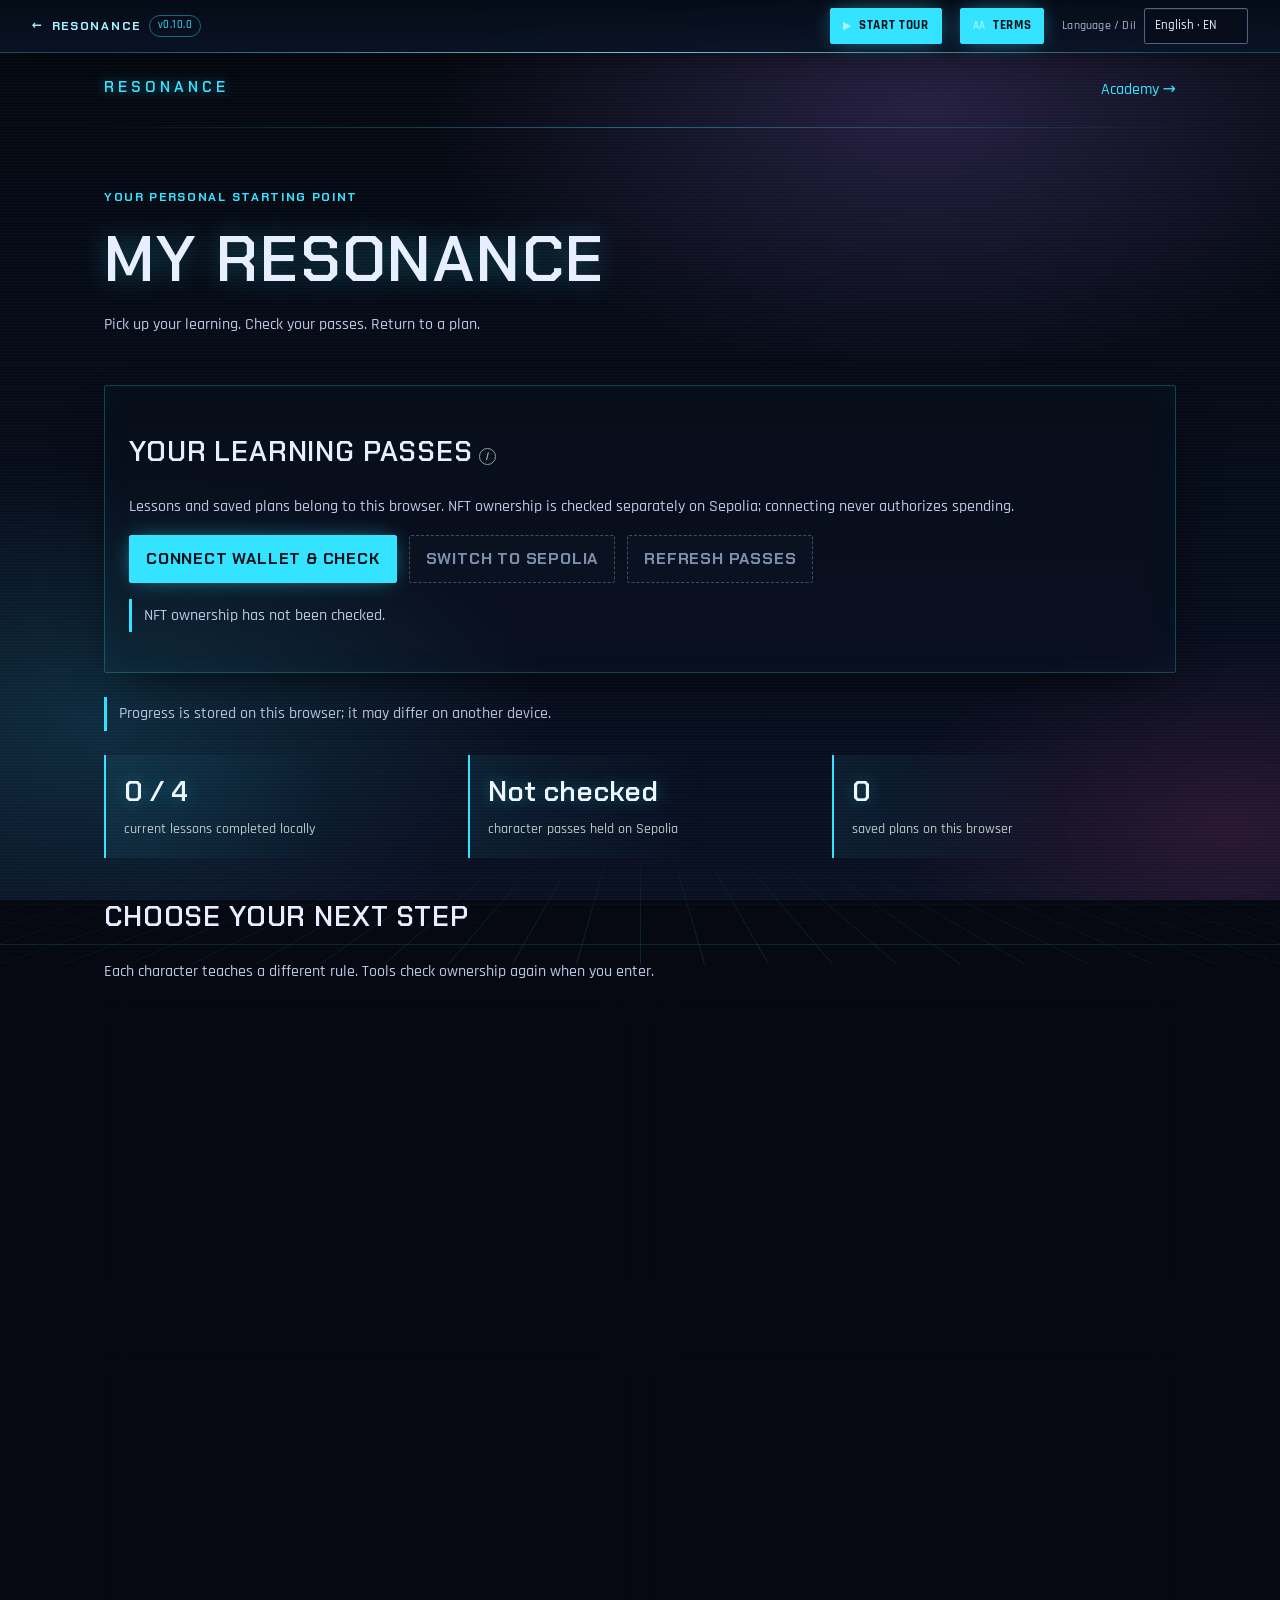
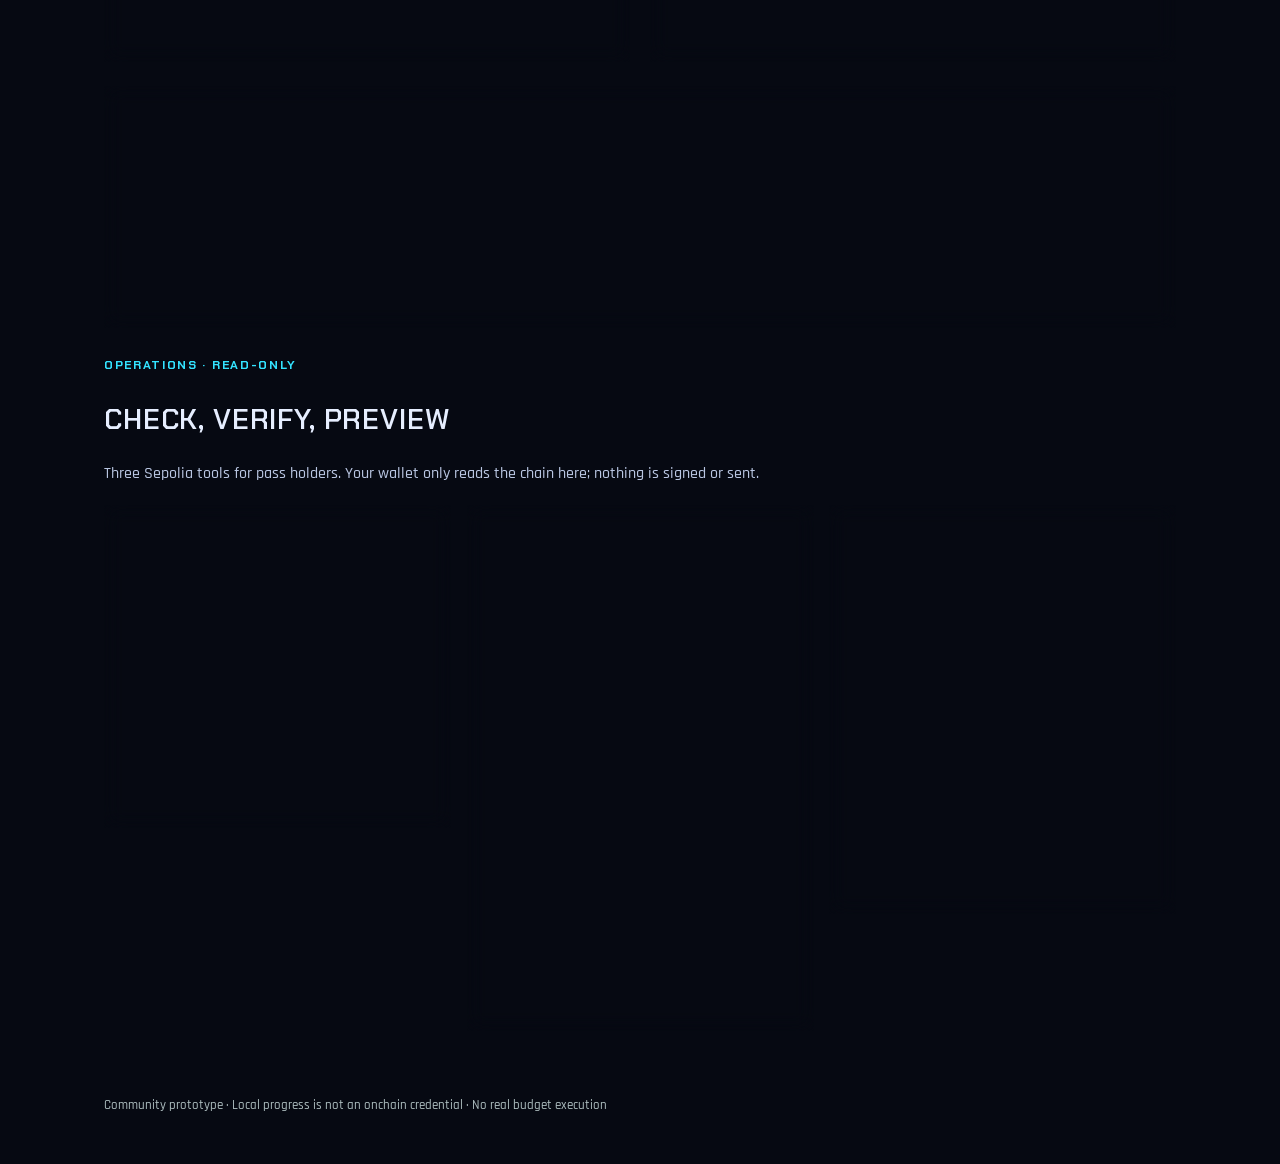
==== commit b2ea32a4: "Cyberpunk anime theme, any browser wallet and read-only operations (0.10.0) - Theme: the shared anim" ====
--- a/output/selection/my/index.html
+++ b/output/selection/my/index.html
@@ -1 +1 @@
-<!doctype html><html lang="en"><head><meta charset="utf-8"><meta name="viewport" content="width=device-width,initial-scale=1"><title>My Resonance · Your next step</title><link rel="stylesheet" href="dashboard.css"><link rel="stylesheet" id="anime-theme" href="../anime-theme.css"><script src="../site-bar.js"></script><script src="../anime-theme.js" defer></script><script src="../glossary.js"></script><script src="../tour.js"></script><script src="../i18n/i18n.js"></script><script src="../demo-unit.js"></script></head><body><nav><a href="../index.html">RESONANCE</a><a href="../resonance-playable-v1.html">Academy →</a></nav><main><header><span class="eyebrow">YOUR PERSONAL STARTING POINT</span><h1>My Resonance</h1><p>Pick up your learning. Check your passes. Return to a plan.</p></header><section class="wallet"><div><h2>Your learning passes</h2><p>Lessons and saved plans belong to this browser. NFT ownership is checked separately on Sepolia; connecting never authorizes spending.</p></div><div class="actions"><button id="connect">Connect Rabby & check</button><button id="switch" disabled>Switch to Sepolia</button><button id="refresh" disabled>Refresh passes</button></div><p id="wallet-status" role="status">NFT ownership has not been checked.</p></section><p id="local-status" role="status"></p><section aria-label="Your progress" class="summary"><div><strong id="lesson-count">—</strong><span>current lessons completed locally</span></div><div><strong id="nft-count">Not checked</strong><span>character passes held on Sepolia</span></div><div><strong id="plan-count">—</strong><span>saved plans on this browser</span></div></section><section><h2>Choose your next step</h2><p>Each character teaches a different rule. Tools check ownership again when you enter.</p><div id="characters" class="characters"></div></section><section class="wallet"><h2>Your saved plans</h2><p>Open a plan’s library, then load it explicitly after the tool’s access check. Nothing runs automatically. Original budget units are preserved; changing units does not convert money.</p><div id="plans" data-unit-fixed></div></section><footer>Community prototype · Local progress is not an onchain credential · No real budget execution</footer></main><script src="../deploy/ethers.umd.min.js"></script><script src="../mint/mint-config.js"></script><script src="dashboard.js"></script></body></html>
+<!doctype html><html lang="en"><head><meta charset="utf-8"><meta name="viewport" content="width=device-width,initial-scale=1"><title>My Resonance · Your next step</title><link rel="stylesheet" href="dashboard.css"><link rel="stylesheet" id="anime-theme" href="../anime-theme.css"><script src="../site-bar.js"></script><script src="../anime-theme.js" defer></script><script src="../glossary.js"></script><script src="../tour.js"></script><script src="../i18n/i18n.js"></script><script src="../demo-unit.js"></script></head><body><nav><a href="../index.html">RESONANCE</a><a href="../resonance-playable-v1.html">Academy →</a></nav><main><header><span class="eyebrow">YOUR PERSONAL STARTING POINT</span><h1>My Resonance</h1><p>Pick up your learning. Check your passes. Return to a plan.</p></header><section class="wallet"><div><h2>Your learning passes</h2><p>Lessons and saved plans belong to this browser. NFT ownership is checked separately on Sepolia; connecting never authorizes spending.</p></div><div class="actions"><button id="connect">Connect wallet & check</button><button id="switch" disabled>Switch to Sepolia</button><button id="refresh" disabled>Refresh passes</button></div><p id="wallet-status" role="status">NFT ownership has not been checked.</p></section><p id="local-status" role="status"></p><section aria-label="Your progress" class="summary"><div><strong id="lesson-count">—</strong><span>current lessons completed locally</span></div><div><strong id="nft-count">Not checked</strong><span>character passes held on Sepolia</span></div><div><strong id="plan-count">—</strong><span>saved plans on this browser</span></div></section><section><h2>Choose your next step</h2><p>Each character teaches a different rule. Tools check ownership again when you enter.</p><div id="characters" class="characters"></div></section><section class="wallet"><h2>Your saved plans</h2><p>Open a plan’s library, then load it explicitly after the tool’s access check. Nothing runs automatically. Original budget units are preserved; changing units does not convert money.</p><div id="plans" data-unit-fixed></div></section><section class="ops" id="operations" aria-labelledby="ops-title"><span class="eyebrow">Operations · read-only</span><h2 id="ops-title">Check, verify, preview</h2><p>Three Sepolia tools for pass holders. Your wallet only reads the chain here; nothing is signed or sent.</p><div class="ops-grid"><article class="op op-diren"><span class="op-tag">01 · Diren · Track</span><h3>Transaction status</h3><p>Paste a mint or transfer hash to see whether it went through and what it did.</p><label for="op-hash">Sepolia transaction hash</label><input id="op-hash" type="text" placeholder="0x…" autocomplete="off" spellcheck="false"><button id="op-tx-check">Check status</button><div id="op-tx-result" class="op-result" role="status"></div></article><article class="op op-ade"><span class="op-tag">02 · Ade · Verify</span><h3>Verify a pass</h3><p>Look up a pass number, or check which pass an address holds.</p><label for="op-token">Pass number (token ID)</label><input id="op-token" type="text" inputmode="numeric" placeholder="12" autocomplete="off"><p class="op-or">or</p><label for="op-owner">Wallet address</label><input id="op-owner" type="text" placeholder="0x… · empty: your connected wallet" autocomplete="off" spellcheck="false"><label for="op-character">Character</label><select id="op-character"><option value="0">Diren</option><option value="1">Ece</option><option value="2">Denis</option><option value="3">Ade</option></select><button id="op-verify">Verify</button><div id="op-verify-result" class="op-result" role="status"></div></article><article class="op op-ece"><span class="op-tag">03 · Ece · Preview</span><h3>Transfer preview</h3><p>See what moving one of your passes would change before you do it in your wallet.</p><label for="op-transfer-token">Pass number (token ID)</label><input id="op-transfer-token" type="text" inputmode="numeric" placeholder="12" autocomplete="off"><label for="op-recipient">Recipient address</label><input id="op-recipient" type="text" placeholder="0x…" autocomplete="off" spellcheck="false"><button id="op-preview">Preview transfer</button><div id="op-preview-result" class="op-result" role="status"></div></article></div></section><footer>Community prototype · Local progress is not an onchain credential · No real budget execution</footer></main><script src="../deploy/ethers.umd.min.js"></script><script src="../mint/mint-config.js"></script><script src="../wallet.js"></script><script src="dashboard.js"></script><script src="operations.js"></script></body></html>
--- a/output/selection/my/dashboard.css
+++ b/output/selection/my/dashboard.css
@@ -0,0 +1,21 @@
+:root{font:16px/1.6 system-ui;color:#eee9de;background:#101b23;--mint:#b5dccd;--gold:#dfbc80}*{box-sizing:border-box}body{margin:0}nav,main{max-width:1120px;margin:auto;padding:24px}nav{display:flex;justify-content:space-between;gap:18px;border-bottom:1px solid #3b5058}a{color:var(--mint)}h1{font:clamp(40px,6vw,64px)/1.1 Georgia;margin:16px 0}h2{font:28px Georgia}h3{font:24px Georgia;margin:14px 0}p{color:#bcc9ca}header{padding:32px 0}.eyebrow{font-size:12px;letter-spacing:2px;color:var(--gold)}.wallet,.card{padding:24px;border:1px solid #40555b;border-radius:12px;background:#142630;margin-bottom:24px}.actions{display:flex;flex-wrap:wrap;gap:12px}button,.primary{font:inherit;border:1px solid #86b3a2;border-radius:6px;padding:10px 16px;background:var(--mint);color:#10291f;cursor:pointer;text-decoration:none;display:inline-block}button:disabled{opacity:.5;cursor:default}button:focus-visible,a:focus-visible,summary:focus-visible{outline:3px solid var(--gold);outline-offset:4px}.summary{display:grid;grid-template-columns:repeat(3,1fr);gap:20px;margin:24px 0 40px}.summary div{padding:18px;border-left:2px solid var(--gold)}.summary strong,.summary span{display:block}.summary strong{font:28px Georgia}.summary span{color:#b6c7c7;font-size:14px;margin-top:8px}.characters{display:grid;grid-template-columns:repeat(2,minmax(0,1fr));gap:20px}.card img{width:90px;height:100px;object-fit:cover;object-position:top;border-radius:8px;float:right;margin:0 0 12px 12px}.card .primary{margin:10px 0}.card p{margin:10px 0}.plan{display:flex;align-items:center;justify-content:space-between;gap:16px;padding:16px 0;border-bottom:1px solid #40555b}.plan span{display:block;color:#b6c7c7;font-size:14px}main{overflow-wrap:anywhere}footer{color:#acbcbe;font-size:13px;padding:24px 0}#wallet-status{word-break:break-word}@media(max-width:650px){.characters,.summary{grid-template-columns:1fr}.summary{gap:8px}.plan{align-items:flex-start;flex-direction:column}nav,main{padding:18px}.wallet,.card{padding:18px}} 
+/* 0.9.8 polish: calmer panels, clear unavailable actions, readable stats. */
+body{background:radial-gradient(ellipse 70% 40% at 90% 0,#1e3b4555,transparent 70%),#101b23}
+nav a{text-decoration:none}nav a:first-child{font:15px Georgia,serif;letter-spacing:4px;color:#eee9de}nav a:hover{text-decoration:underline}
+.wallet,.card{background:linear-gradient(160deg,#17303b,#132530);border-color:#35505a;border-radius:16px;box-shadow:0 14px 40px #0003}
+.card{transition:border-color .2s,transform .2s}.card:hover{border-color:#5d7f86}
+.card img{border:1px solid #3c5a63}
+button,.primary{border-radius:10px;font-weight:600;min-height:44px;transition:filter .15s}
+button:not(:disabled):hover,.primary:hover{filter:brightness(1.08)}
+button:disabled{opacity:1;background:transparent;color:#8d9ea4;border:1px dashed #4a5d66;cursor:not-allowed}
+.summary div{background:#142630;border-radius:0 12px 12px 0}
+#wallet-status,#local-status:not(:empty){border-left:3px solid var(--mint);padding:4px 0 4px 12px}
+
+/* Operations: three read-only Sepolia tools. */
+.ops{margin:8px 0 40px}.ops-grid{display:grid;grid-template-columns:repeat(3,minmax(0,1fr));gap:16px;margin-top:18px;align-items:start}
+.op{padding:22px;border:1px solid #40555b;background:#142630;min-width:0}.op h3{margin:6px 0 8px}.op p{font-size:15px}
+.op-tag{font-size:11px;letter-spacing:2px;text-transform:uppercase;color:var(--op-tone,var(--mint))}.op-diren{--op-tone:#35dcff}.op-ade{--op-tone:#ff8a4c}.op-ece{--op-tone:#ff4fa3}
+.op label{display:block;margin:12px 0 6px;font-size:13px;letter-spacing:.06em;color:#c3d0e2}.op input,.op select{width:100%;min-height:44px;padding:10px 12px;font:inherit;color:#eef3ff;background:#0b1424;border:1px solid #52617e}
+.op input:focus,.op select:focus{outline:none;border-color:var(--op-tone)}.op button{margin-top:14px}.op-or{margin:10px 0 0;font-size:12px;letter-spacing:.2em;text-transform:uppercase;color:#8ea0c0}
+.op-result:empty{display:none}.op-result{margin-top:14px;padding:12px 14px;border-left:3px solid var(--op-tone);background:#0a1626;overflow-wrap:anywhere}.op-result p{margin:4px 0;font-size:14px;color:#d6e6f4}.op-result.error{border-color:#ff5470}.op-result a{color:var(--op-tone)}
+@media(max-width:900px){.ops-grid{grid-template-columns:1fr}}
--- a/output/selection/anime-theme.css
+++ b/output/selection/anime-theme.css
@@ -1,59 +1,63 @@
-/* Resonance anime theme: dusk academy + visual-novel game UI.
+/* Resonance cyberpunk anime theme: neon grid, glass HUD panels and the cast in their neon colours.
    Presentation only: no text, no layout order, no clickable geometry changes.
-   Decorative text comes from ::before/::after with empty alt text (content: "x" / ""). */
-@font-face{font-family:'Resonance Display';font-style:normal;font-weight:700;font-display:swap;src:url(fonts/cinzel-700-latin-ext.woff2) format('woff2');unicode-range:U+0100-02BA, U+02BD-02C5, U+02C7-02CC, U+02CE-02D7, U+02DD-02FF, U+0304, U+0308, U+0329, U+1D00-1DBF, U+1E00-1E9F, U+1EF2-1EFF, U+2020, U+20A0-20AB, U+20AD-20C4, U+2113, U+2C60-2C7F, U+A720-A7FF}
-@font-face{font-family:'Resonance Display';font-style:normal;font-weight:700;font-display:swap;src:url(fonts/cinzel-700-latin.woff2) format('woff2');unicode-range:U+0000-00FF, U+0131, U+0152-0153, U+02BB-02BC, U+02C6, U+02DA, U+02DC, U+0304, U+0308, U+0329, U+2000-206F, U+20AC, U+2122, U+2191, U+2193, U+2212, U+2215, U+FEFF, U+FFFD}
-@font-face{font-family:'Resonance Body';font-style:normal;font-weight:500;font-display:swap;src:url(fonts/mplus-rounded-500-latin-ext.woff2) format('woff2');unicode-range:U+0100-02BA, U+02BD-02C5, U+02C7-02CC, U+02CE-02D7, U+02DD-02FF, U+0304, U+0308, U+0329, U+1D00-1DBF, U+1E00-1E9F, U+1EF2-1EFF, U+2020, U+20A0-20AB, U+20AD-20C4, U+2113, U+2C60-2C7F, U+A720-A7FF}
-@font-face{font-family:'Resonance Body';font-style:normal;font-weight:500;font-display:swap;src:url(fonts/mplus-rounded-500-latin.woff2) format('woff2');unicode-range:U+0000-00FF, U+0131, U+0152-0153, U+02BB-02BC, U+02C6, U+02DA, U+02DC, U+0304, U+0308, U+0329, U+2000-206F, U+20AC, U+2122, U+2191, U+2193, U+2212, U+2215, U+FEFF, U+FFFD}
-@font-face{font-family:'Resonance Body';font-style:normal;font-weight:700;font-display:swap;src:url(fonts/mplus-rounded-700-latin-ext.woff2) format('woff2');unicode-range:U+0100-02BA, U+02BD-02C5, U+02C7-02CC, U+02CE-02D7, U+02DD-02FF, U+0304, U+0308, U+0329, U+1D00-1DBF, U+1E00-1E9F, U+1EF2-1EFF, U+2020, U+20A0-20AB, U+20AD-20C4, U+2113, U+2C60-2C7F, U+A720-A7FF}
-@font-face{font-family:'Resonance Body';font-style:normal;font-weight:700;font-display:swap;src:url(fonts/mplus-rounded-700-latin.woff2) format('woff2');unicode-range:U+0000-00FF, U+0131, U+0152-0153, U+02BB-02BC, U+02C6, U+02DA, U+02DC, U+0304, U+0308, U+0329, U+2000-206F, U+20AC, U+2122, U+2191, U+2193, U+2212, U+2215, U+FEFF, U+FFFD}
-@font-face{font-family:'Resonance Body';font-style:normal;font-weight:800;font-display:swap;src:url(fonts/mplus-rounded-800-latin-ext.woff2) format('woff2');unicode-range:U+0100-02BA, U+02BD-02C5, U+02C7-02CC, U+02CE-02D7, U+02DD-02FF, U+0304, U+0308, U+0329, U+1D00-1DBF, U+1E00-1E9F, U+1EF2-1EFF, U+2020, U+20A0-20AB, U+20AD-20C4, U+2113, U+2C60-2C7F, U+A720-A7FF}
-@font-face{font-family:'Resonance Body';font-style:normal;font-weight:800;font-display:swap;src:url(fonts/mplus-rounded-800-latin.woff2) format('woff2');unicode-range:U+0000-00FF, U+0131, U+0152-0153, U+02BB-02BC, U+02C6, U+02DA, U+02DC, U+0304, U+0308, U+0329, U+2000-206F, U+20AC, U+2122, U+2191, U+2193, U+2212, U+2215, U+FEFF, U+FFFD}
-@font-face{font-family:'Resonance Title';font-style:normal;font-weight:700;font-display:swap;src:url(fonts/shippori-700-latin-ext.woff2) format('woff2');unicode-range:U+0100-02BA, U+02BD-02C5, U+02C7-02CC, U+02CE-02D7, U+02DD-02FF, U+0304, U+0308, U+0329, U+1D00-1DBF, U+1E00-1E9F, U+1EF2-1EFF, U+2020, U+20A0-20AB, U+20AD-20C4, U+2113, U+2C60-2C7F, U+A720-A7FF}
-@font-face{font-family:'Resonance Title';font-style:normal;font-weight:700;font-display:swap;src:url(fonts/shippori-700-latin.woff2) format('woff2');unicode-range:U+0000-00FF, U+0131, U+0152-0153, U+02BB-02BC, U+02C6, U+02DA, U+02DC, U+0304, U+0308, U+0329, U+2000-206F, U+20AC, U+2122, U+2191, U+2193, U+2212, U+2215, U+FEFF, U+FFFD}
-@font-face{font-family:'Resonance Display';font-style:normal;font-weight:700;font-display:swap;src:url(fonts/shippori-700-latin.woff2) format('woff2');unicode-range:U+0030-0039}
-@font-face{font-family:'Resonance Title';font-style:normal;font-weight:800;font-display:swap;src:url(fonts/shippori-800-latin-ext.woff2) format('woff2');unicode-range:U+0100-02BA, U+02BD-02C5, U+02C7-02CC, U+02CE-02D7, U+02DD-02FF, U+0304, U+0308, U+0329, U+1D00-1DBF, U+1E00-1E9F, U+1EF2-1EFF, U+2020, U+20A0-20AB, U+20AD-20C4, U+2113, U+2C60-2C7F, U+A720-A7FF}
-@font-face{font-family:'Resonance Title';font-style:normal;font-weight:800;font-display:swap;src:url(fonts/shippori-800-latin.woff2) format('woff2');unicode-range:U+0000-00FF, U+0131, U+0152-0153, U+02BB-02BC, U+02C6, U+02DA, U+02DC, U+0304, U+0308, U+0329, U+2000-206F, U+20AC, U+2122, U+2191, U+2193, U+2212, U+2215, U+FEFF, U+FFFD}
-
+   Decorative text comes from ::before/::after with empty alt text (content: "x" / "").
+   Fonts: Chakra Petch for titles and labels, Rajdhani for text (both SIL OFL, self-hosted in fonts/). */
+@font-face{font-family:'Resonance Display';font-style:normal;font-weight:500 600;font-display:swap;src:url(fonts/chakra-petch-600-latin-ext.woff2) format('woff2');unicode-range:U+0100-02BA, U+02BD-02C5, U+02C7-02CC, U+02CE-02D7, U+02DD-02FF, U+0304, U+0308, U+0329, U+1D00-1DBF, U+1E00-1E9F, U+1EF2-1EFF, U+2020, U+20A0-20AB, U+20AD-20C4, U+2113, U+2C60-2C7F, U+A720-A7FF}
+@font-face{font-family:'Resonance Display';font-style:normal;font-weight:500 600;font-display:swap;src:url(fonts/chakra-petch-600-latin.woff2) format('woff2');unicode-range:U+0000-00FF, U+0131, U+0152-0153, U+02BB-02BC, U+02C6, U+02DA, U+02DC, U+0304, U+0308, U+0329, U+2000-206F, U+20AC, U+2122, U+2191, U+2193, U+2212, U+2215, U+FEFF, U+FFFD}
+@font-face{font-family:'Resonance Display';font-style:normal;font-weight:700 900;font-display:swap;src:url(fonts/chakra-petch-700-latin-ext.woff2) format('woff2');unicode-range:U+0100-02BA, U+02BD-02C5, U+02C7-02CC, U+02CE-02D7, U+02DD-02FF, U+0304, U+0308, U+0329, U+1D00-1DBF, U+1E00-1E9F, U+1EF2-1EFF, U+2020, U+20A0-20AB, U+20AD-20C4, U+2113, U+2C60-2C7F, U+A720-A7FF}
+@font-face{font-family:'Resonance Display';font-style:normal;font-weight:700 900;font-display:swap;src:url(fonts/chakra-petch-700-latin.woff2) format('woff2');unicode-range:U+0000-00FF, U+0131, U+0152-0153, U+02BB-02BC, U+02C6, U+02DA, U+02DC, U+0304, U+0308, U+0329, U+2000-206F, U+20AC, U+2122, U+2191, U+2193, U+2212, U+2215, U+FEFF, U+FFFD}
+@font-face{font-family:'Resonance Title';font-style:normal;font-weight:500 600;font-display:swap;src:url(fonts/chakra-petch-600-latin-ext.woff2) format('woff2');unicode-range:U+0100-02BA, U+02BD-02C5, U+02C7-02CC, U+02CE-02D7, U+02DD-02FF, U+0304, U+0308, U+0329, U+1D00-1DBF, U+1E00-1E9F, U+1EF2-1EFF, U+2020, U+20A0-20AB, U+20AD-20C4, U+2113, U+2C60-2C7F, U+A720-A7FF}
+@font-face{font-family:'Resonance Title';font-style:normal;font-weight:500 600;font-display:swap;src:url(fonts/chakra-petch-600-latin.woff2) format('woff2');unicode-range:U+0000-00FF, U+0131, U+0152-0153, U+02BB-02BC, U+02C6, U+02DA, U+02DC, U+0304, U+0308, U+0329, U+2000-206F, U+20AC, U+2122, U+2191, U+2193, U+2212, U+2215, U+FEFF, U+FFFD}
+@font-face{font-family:'Resonance Title';font-style:normal;font-weight:700 900;font-display:swap;src:url(fonts/chakra-petch-700-latin-ext.woff2) format('woff2');unicode-range:U+0100-02BA, U+02BD-02C5, U+02C7-02CC, U+02CE-02D7, U+02DD-02FF, U+0304, U+0308, U+0329, U+1D00-1DBF, U+1E00-1E9F, U+1EF2-1EFF, U+2020, U+20A0-20AB, U+20AD-20C4, U+2113, U+2C60-2C7F, U+A720-A7FF}
+@font-face{font-family:'Resonance Title';font-style:normal;font-weight:700 900;font-display:swap;src:url(fonts/chakra-petch-700-latin.woff2) format('woff2');unicode-range:U+0000-00FF, U+0131, U+0152-0153, U+02BB-02BC, U+02C6, U+02DA, U+02DC, U+0304, U+0308, U+0329, U+2000-206F, U+20AC, U+2122, U+2191, U+2193, U+2212, U+2215, U+FEFF, U+FFFD}
+@font-face{font-family:'Resonance Body';font-style:normal;font-weight:400 500;font-display:swap;src:url(fonts/rajdhani-500-latin-ext.woff2) format('woff2');unicode-range:U+0100-02BA, U+02BD-02C5, U+02C7-02CC, U+02CE-02D7, U+02DD-02FF, U+0304, U+0308, U+0329, U+1D00-1DBF, U+1E00-1E9F, U+1EF2-1EFF, U+2020, U+20A0-20AB, U+20AD-20C4, U+2113, U+2C60-2C7F, U+A720-A7FF}
+@font-face{font-family:'Resonance Body';font-style:normal;font-weight:400 500;font-display:swap;src:url(fonts/rajdhani-500-latin.woff2) format('woff2');unicode-range:U+0000-00FF, U+0131, U+0152-0153, U+02BB-02BC, U+02C6, U+02DA, U+02DC, U+0304, U+0308, U+0329, U+2000-206F, U+20AC, U+2122, U+2191, U+2193, U+2212, U+2215, U+FEFF, U+FFFD}
+@font-face{font-family:'Resonance Body';font-style:normal;font-weight:600;font-display:swap;src:url(fonts/rajdhani-600-latin-ext.woff2) format('woff2');unicode-range:U+0100-02BA, U+02BD-02C5, U+02C7-02CC, U+02CE-02D7, U+02DD-02FF, U+0304, U+0308, U+0329, U+1D00-1DBF, U+1E00-1E9F, U+1EF2-1EFF, U+2020, U+20A0-20AB, U+20AD-20C4, U+2113, U+2C60-2C7F, U+A720-A7FF}
+@font-face{font-family:'Resonance Body';font-style:normal;font-weight:600;font-display:swap;src:url(fonts/rajdhani-600-latin.woff2) format('woff2');unicode-range:U+0000-00FF, U+0131, U+0152-0153, U+02BB-02BC, U+02C6, U+02DA, U+02DC, U+0304, U+0308, U+0329, U+2000-206F, U+20AC, U+2122, U+2191, U+2193, U+2212, U+2215, U+FEFF, U+FFFD}
+@font-face{font-family:'Resonance Body';font-style:normal;font-weight:700 900;font-display:swap;src:url(fonts/rajdhani-700-latin-ext.woff2) format('woff2');unicode-range:U+0100-02BA, U+02BD-02C5, U+02C7-02CC, U+02CE-02D7, U+02DD-02FF, U+0304, U+0308, U+0329, U+1D00-1DBF, U+1E00-1E9F, U+1EF2-1EFF, U+2020, U+20A0-20AB, U+20AD-20C4, U+2113, U+2C60-2C7F, U+A720-A7FF}
+@font-face{font-family:'Resonance Body';font-style:normal;font-weight:700 900;font-display:swap;src:url(fonts/rajdhani-700-latin.woff2) format('woff2');unicode-range:U+0000-00FF, U+0131, U+0152-0153, U+02BB-02BC, U+02C6, U+02DA, U+02DC, U+0304, U+0308, U+0329, U+2000-206F, U+20AC, U+2122, U+2191, U+2193, U+2212, U+2215, U+FEFF, U+FFFD}
 
 @property --vn-bob { syntax: '<length>'; inherits: false; initial-value: 0px; }
 @property --vn-cue { syntax: '<number>'; inherits: false; initial-value: 1; }
 
 :root {
-  /* Sampled from the cast art: sky #2f4382, dusk violet #715f89, horizon #d38d72,
-     lanterns #eab270, uniform trim #c19061..#f7c995, Eric teal #324e56, Ece burgundy #391b20. */
-  --vn-night: #0b0d1f;
-  --vn-ink: #14172f;
-  --vn-ink-2: #1c2041;
-  --vn-ink-3: #282d55;
-  --vn-sky: #2f4382;
-  --vn-violet: #7a6596;
-  --vn-plum: #3a2c55;
-  --vn-sunset: #f0a07f;
-  --vn-lantern: #f2b56f;
-  --vn-gold: #e2bd7f;
-  --vn-gold-hi: #fbe2b0;
-  --vn-gold-lo: #9c7448;
-  --vn-cream: #f5eddc;
-  --vn-mist: #d2cce0;
-  --vn-teal: #7fe0cf;
-  --vn-crimson: #d0606f;
-  --vn-glass: rgba(18, 21, 46, .88);
-  --vn-glass-hi: rgba(32, 36, 74, .92);
-  --vn-line: rgba(226, 189, 127, .42);
-  --vn-line-soft: rgba(226, 189, 127, .2);
+  /* Neon palette from the Rialo Nexus design: cyan #33e3ff, hot pink #ff4fa3, violet #a679ff, on #060912 navy.
+     The --vn-* names stay so every rule keeps working; gold now means neon cyan. */
+  --vn-night: #060912;
+  --vn-ink: #0b1221;
+  --vn-ink-2: #0f1a2e;
+  --vn-ink-3: #16233d;
+  --vn-sky: #123c6b;
+  --vn-violet: #a679ff;
+  --vn-plum: #2a1850;
+  --vn-sunset: #ff5b87;
+  --vn-lantern: #ff4fa3;
+  --vn-gold: #33e3ff;
+  --vn-gold-hi: #a4f3ff;
+  --vn-gold-lo: #127fa3;
+  --vn-cream: #e6eeff;
+  --vn-mist: #b4c2df;
+  --vn-teal: #6cf5cb;
+  --vn-crimson: #ff4f6d;
+  --vn-glass: rgba(12, 23, 44, .88);
+  --vn-glass-hi: rgba(21, 37, 70, .92);
+  --vn-line: rgba(51, 227, 255, .42);
+  --vn-line-soft: rgba(51, 227, 255, .2);
   --vn-char: var(--vn-gold);
-  --vn-char-deep: #8a6236;
+  --vn-char-deep: #0e4a63;
   --vn-face: url("/diren.jpg");
-  --vn-display: 'Resonance Display', Georgia, serif;
-  --vn-title: 'Resonance Title', 'Hiragino Mincho ProN', Georgia, serif;
+  --vn-display: 'Resonance Display', 'Arial Narrow', system-ui, sans-serif;
+  --vn-title: 'Resonance Title', 'Arial Narrow', system-ui, sans-serif;
   --vn-body: 'Resonance Body', system-ui, sans-serif;
+  --vn-neon: #33e3ff;
+  --vn-hot: #ff4fa3;
+  --vn-ultra: #a679ff;
   color-scheme: dark;
   background: var(--vn-night) !important;
 }
-:root[data-vn-char="ece"]  { --vn-char: #e07583; --vn-char-deep: #6b1f2b; }
-:root[data-vn-char="eric"] { --vn-char: #6fd0bd; --vn-char-deep: #24504f; }
-:root[data-vn-char="ade"]  { --vn-char: #ecdcbc; --vn-char-deep: #2b3866; }
+:root[data-vn-char="ece"]  { --vn-char: #ff4fa3; --vn-char-deep: #5c0f3a; }
+:root[data-vn-char="eric"] { --vn-char: #aa82ff; --vn-char-deep: #2e1a5c; }
+:root[data-vn-char="ade"]  { --vn-char: #ff8a4c; --vn-char-deep: #5a2a10; }
 
 /* Framed elements share one corner-bracket recipe; --vn-c recolours it per element. */
 :root :is(.tutorial-stage, .vn-framed, #chapter .layout > section:nth-child(2), #resonance-select .rs-bottom > section,
@@ -71,7 +75,7 @@
     linear-gradient(var(--vn-c), var(--vn-c)) right 6px bottom 6px / 1.5px 16px no-repeat;
 }
 
-/* ------------------------------------------------------------------ 1. Stage: dusk sky + castle skyline */
+/* ------------------------------------------------------------------ 1. Stage: night city glow + neon grid floor */
 :root body {
   background: transparent !important;
   color: var(--vn-cream);
@@ -84,51 +88,65 @@
   z-index: -1;
   pointer-events: none;
   background:
-    url("data:image/svg+xml,%3Csvg xmlns='http://www.w3.org/2000/svg' width='640' height='560' viewBox='0 0 640 560'%3E%3Ccircle cx='209' cy='87' r='1.1' fill='%23d8defc' opacity='0.28'/%3E%3Ccircle cx='63' cy='326' r='1.0' fill='%23fff6e1' opacity='0.38'/%3E%3Ccircle cx='278' cy='43' r='0.6' fill='%23fff6e1' opacity='0.58'/%3E%3Ccircle cx='527' cy='72' r='0.7' fill='%23d8defc' opacity='0.63'/%3E%3Ccircle cx='603' cy='323' r='0.9' fill='%23fff6e1' opacity='0.28'/%3E%3Ccircle cx='33' cy='478' r='0.8' fill='%23d8defc' opacity='0.50'/%3E%3Ccircle cx='78' cy='174' r='1.3' fill='%23fff6e1' opacity='0.66'/%3E%3Ccircle cx='372' cy='357' r='0.8' fill='%23d8defc' opacity='0.31'/%3E%3Ccircle cx='44' cy='37' r='0.7' fill='%23d8defc' opacity='0.55'/%3E%3Ccircle cx='274' cy='177' r='1.0' fill='%23fbe2b0' opacity='0.80'/%3E%3Ccircle cx='193' cy='442' r='1.1' fill='%23fff6e1' opacity='0.72'/%3E%3Ccircle cx='367' cy='294' r='0.8' fill='%23fbe2b0' opacity='0.69'/%3E%3Ccircle cx='389' cy='44' r='1.0' fill='%23fbe2b0' opacity='0.50'/%3E%3Ccircle cx='100' cy='274' r='0.6' fill='%23fff6e1' opacity='0.83'/%3E%3Ccircle cx='487' cy='320' r='1.3' fill='%23d8defc' opacity='0.44'/%3E%3Ccircle cx='225' cy='278' r='1.3' fill='%23fff6e1' opacity='0.52'/%3E%3Ccircle cx='601' cy='266' r='1.1' fill='%23d8defc' opacity='0.29'/%3E%3Ccircle cx='447' cy='361' r='1.1' fill='%23fbe2b0' opacity='0.74'/%3E%3Ccircle cx='457' cy='494' r='0.8' fill='%23fbe2b0' opacity='0.26'/%3E%3Ccircle cx='229' cy='341' r='0.9' fill='%23fbe2b0' opacity='0.29'/%3E%3Ccircle cx='86' cy='141' r='0.9' fill='%23fbe2b0' opacity='0.80'/%3E%3Ccircle cx='55' cy='252' r='1.0' fill='%23fff6e1' opacity='0.42'/%3E%3Ccircle cx='522' cy='481' r='0.8' fill='%23fbe2b0' opacity='0.67'/%3E%3Ccircle cx='435' cy='214' r='0.7' fill='%23fff6e1' opacity='0.34'/%3E%3Ccircle cx='100' cy='368' r='0.6' fill='%23d8defc' opacity='0.54'/%3E%3Ccircle cx='119' cy='160' r='0.7' fill='%23fbe2b0' opacity='0.50'/%3E%3Ccircle cx='389' cy='180' r='0.7' fill='%23d8defc' opacity='0.66'/%3E%3Ccircle cx='605' cy='366' r='1.1' fill='%23d8defc' opacity='0.28'/%3E%3Ccircle cx='508' cy='221' r='0.9' fill='%23fbe2b0' opacity='0.49'/%3E%3Ccircle cx='405' cy='38' r='0.6' fill='%23fbe2b0' opacity='0.84'/%3E%3Ccircle cx='107' cy='192' r='0.6' fill='%23d8defc' opacity='0.31'/%3E%3Ccircle cx='100' cy='60' r='0.8' fill='%23fff6e1' opacity='0.62'/%3E%3Ccircle cx='557' cy='343' r='0.7' fill='%23fbe2b0' opacity='0.63'/%3E%3Ccircle cx='385' cy='266' r='0.6' fill='%23fbe2b0' opacity='0.76'/%3E%3Ccircle cx='308' cy='176' r='0.7' fill='%23fbe2b0' opacity='0.31'/%3E%3Ccircle cx='472' cy='268' r='1.1' fill='%23fff6e1' opacity='0.35'/%3E%3Ccircle cx='134' cy='530' r='0.8' fill='%23d8defc' opacity='0.34'/%3E%3Ccircle cx='582' cy='422' r='0.8' fill='%23fff6e1' opacity='0.84'/%3E%3Ccircle cx='444' cy='148' r='0.8' fill='%23fbe2b0' opacity='0.79'/%3E%3Ccircle cx='492' cy='298' r='1.3' fill='%23d8defc' opacity='0.55'/%3E%3Ccircle cx='145' cy='452' r='1.3' fill='%23fff6e1' opacity='0.76'/%3E%3Ccircle cx='521' cy='412' r='0.7' fill='%23fbe2b0' opacity='0.37'/%3E%3Ccircle cx='229' cy='20' r='0.6' fill='%23fbe2b0' opacity='0.72'/%3E%3Ccircle cx='168' cy='386' r='0.8' fill='%23d8defc' opacity='0.52'/%3E%3Ccircle cx='628' cy='531' r='0.8' fill='%23fff6e1' opacity='0.30'/%3E%3Ccircle cx='147' cy='113' r='0.7' fill='%23d8defc' opacity='0.54'/%3E%3Cpath d='M524 263.7L525.2 268.4L529.9 269L525.2 270.2L524 275.0L523.4 270.2L518.6 269L523.4 268.4Z' fill='%23fff1d0' opacity='.75'/%3E%3Cpath d='M500 58.4L500.7 63.2L505.4 64L500.7 65.0L500 69.7L498.9 65.0L494.1 64L498.9 63.2Z' fill='%23fff1d0' opacity='.75'/%3E%3Cpath d='M566 420.9L566.8 425.9L571.7 427L566.8 427.7L566 432.7L565.0 427.7L560.0 427L565.0 425.9Z' fill='%23fff1d0' opacity='.75'/%3E%3Cpath d='M307 106.9L307.7 111.9L312.8 113L307.7 113.7L307 118.8L305.9 113.7L300.8 113L305.9 111.9Z' fill='%23fff1d0' opacity='.75'/%3E%3C/svg%3E") 0 0 / 640px 560px,
-    radial-gradient(120% 55% at 72% 112%, rgba(240, 160, 127, .34), transparent 62%),
-    radial-gradient(90% 60% at 10% 108%, rgba(122, 101, 150, .38), transparent 66%),
-    linear-gradient(180deg, #0a0c1e 0%, #11143a 38%, #1f1f48 70%, #33285a 100%);
-}
+    repeating-linear-gradient(0deg, rgba(164, 243, 255, .025) 0 1px, transparent 1px 3px),
+    radial-gradient(ellipse 55% 42% at 72% 12%, rgba(166, 121, 255, .2), transparent 70%),
+    radial-gradient(ellipse 50% 40% at 8% 80%, rgba(51, 227, 255, .14), transparent 70%),
+    radial-gradient(ellipse 38% 30% at 96% 92%, rgba(255, 79, 163, .13), transparent 70%),
+    linear-gradient(180deg, #05080f 0%, #070c1a 55%, #0a0f22 100%);
+}
+/* The grid is drawn once and slides by one cell on the compositor, so it never repaints while it moves. */
 :root body::after {
   content: "";
   position: fixed;
-  left: 0;
-  right: 0;
-  bottom: 0;
-  height: min(30vh, 260px);
+  left: -60%;
+  right: -60%;
+  bottom: -64px;
+  height: 62vh;
   z-index: -1;
   pointer-events: none;
-  opacity: .9;
-  background: url("data:image/svg+xml,%3Csvg xmlns='http://www.w3.org/2000/svg' viewBox='0 0 1600 300' preserveAspectRatio='xMidYMax slice'%3E%3Cdefs%3E%3ClinearGradient id='s' x1='0' y1='0' x2='0' y2='1'%3E%3Cstop offset='0' stop-color='%231c1a44' stop-opacity='.55'/%3E%3Cstop offset='1' stop-color='%230a0b20' stop-opacity='.9'/%3E%3C/linearGradient%3E%3ClinearGradient id='g' x1='0' y1='0' x2='0' y2='1'%3E%3Cstop offset='0' stop-color='%23f6c27a' stop-opacity='.55'/%3E%3Cstop offset='1' stop-color='%23f6c27a' stop-opacity='0'/%3E%3C/linearGradient%3E%3C/defs%3E%3Cpath d='M0 214 Q 90 186 190 204 T 400 196 Q 520 160 640 198 T 860 200 L 860 236 L 0 236 Z' fill='%23221f47'/%3E%3Cpath d='M700 222 Q 820 176 960 206 T 1220 190 L 1220 236 L 700 236 Z' fill='%231d1b40'/%3E%3Crect y='234' width='1600' height='66' fill='url(%23s)'/%3E%3Cpath d='M960 236 C 1010 214 1050 186 1100 172 C 1150 160 1240 158 1600 150 L 1600 236 Z' fill='%23141331'/%3E%3Cg fill='%23121130'%3E%3Crect x='1150' y='138' width='340' height='30'/%3E%3Crect x='1262' y='76' width='58' height='76'/%3E%3Ccircle cx='1291' cy='78' r='26'/%3E%3Crect x='1289' y='34' width='4' height='22'/%3E%3Crect x='1180' y='100' width='24' height='50'/%3E%3Cpolygon points='1175,101 1192,58 1209,101'/%3E%3Crect x='1356' y='92' width='28' height='56'/%3E%3Cpolygon points='1351,93 1370,48 1389,93'/%3E%3Crect x='1418' y='114' width='20' height='36'/%3E%3Cpolygon points='1414,115 1428,82 1442,115'/%3E%3Crect x='1138' y='126' width='16' height='26'/%3E%3Cpolygon points='1134,127 1146,98 1158,127'/%3E%3Ccircle cx='1226' cy='122' r='16'/%3E%3Crect x='1210' y='122' width='32' height='26'/%3E%3Crect x='1470' y='120' width='14' height='30'/%3E%3Cpolygon points='1466,121 1477,92 1488,121'/%3E%3Crect x='196' y='150' width='18' height='70'/%3E%3Cpolygon points='192,152 205,120 218,152'/%3E%3C/g%3E%3Cg fill='%230e0d26'%3E%3Cellipse cx='1070' cy='206' rx='6' ry='26'/%3E%3Cellipse cx='1086' cy='210' rx='5' ry='20'/%3E%3Cellipse cx='1118' cy='196' rx='6' ry='30'/%3E%3Cellipse cx='1500' cy='190' rx='6' ry='28'/%3E%3Cellipse cx='1520' cy='196' rx='5' ry='20'/%3E%3C/g%3E%3Cg fill='%23f6c27a'%3E%3Crect x='1270' y='96' width='4' height='7'/%3E%3Crect x='1284' y='96' width='4' height='7'/%3E%3Crect x='1298' y='96' width='4' height='7'/%3E%3Crect x='1310' y='96' width='4' height='7'/%3E%3Crect x='1276' y='118' width='4' height='7'/%3E%3Crect x='1304' y='118' width='4' height='7'/%3E%3Crect x='1188' y='112' width='4' height='6'/%3E%3Crect x='1366' y='108' width='4' height='7'/%3E%3Crect x='1366' y='126' width='4' height='7'/%3E%3Crect x='1425' y='126' width='3' height='6'/%3E%3Crect x='1162' y='150' width='3' height='5'/%3E%3Crect x='1180' y='154' width='3' height='5'/%3E%3Crect x='1236' y='152' width='3' height='5'/%3E%3Crect x='1332' y='150' width='3' height='5'/%3E%3Crect x='1400' y='154' width='3' height='5'/%3E%3Crect x='1452' y='150' width='3' height='5'/%3E%3Ccircle cx='205' cy='134' r='3'/%3E%3C/g%3E%3Cg fill='%23f6c27a' opacity='.8'%3E%3Ccircle cx='40' cy='231' r='1.4'/%3E%3Ccircle cx='88' cy='229' r='1.2'/%3E%3Ccircle cx='130' cy='231' r='1.5'/%3E%3Ccircle cx='300' cy='231' r='1.2'/%3E%3Ccircle cx='352' cy='230' r='1.5'/%3E%3Ccircle cx='470' cy='231' r='1.2'/%3E%3Ccircle cx='560' cy='231' r='1.4'/%3E%3Ccircle cx='980' cy='230' r='1.3'/%3E%3Ccircle cx='1010' cy='226' r='1.4'/%3E%3Ccircle cx='1040' cy='220' r='1.2'/%3E%3C/g%3E%3Cg fill='url(%23g)'%3E%3Crect x='1268' y='240' width='44' height='40' opacity='.5'/%3E%3Crect x='1184' y='240' width='10' height='28' opacity='.4'/%3E%3Crect x='1364' y='240' width='10' height='30' opacity='.4'/%3E%3Crect x='200' y='240' width='10' height='34' opacity='.5'/%3E%3C/g%3E%3Cg stroke='%23f6c27a' stroke-opacity='.18' stroke-width='1.2'%3E%3Cpath d='M1230 252 h90 M1250 262 h60 M1180 270 h40 M170 256 h60 M1360 258 h40'/%3E%3C/g%3E%3C/svg%3E") center bottom / auto 100% no-repeat;
-  -webkit-mask-image: linear-gradient(to top, #000 55%, transparent);
-  mask-image: linear-gradient(to top, #000 55%, transparent);
-}
-@media (min-width: 1500px) { :root body::after { background-size: cover; } }
-
-/* Fonts: rounded game sans for UI, Mincho for titles, Cinzel caps for plates and HUD labels. */
+  opacity: .42;
+  background-image:
+    linear-gradient(rgba(51, 227, 255, .3) 1px, transparent 1px),
+    linear-gradient(90deg, rgba(51, 227, 255, .3) 1px, transparent 1px);
+  background-size: 64px 64px;
+  transform-origin: 50% 100%;
+  transform: perspective(420px) rotateX(62deg);
+  -webkit-mask-image: linear-gradient(to top, #000 15%, transparent 85%);
+  mask-image: linear-gradient(to top, #000 15%, transparent 85%);
+  animation: vn-grid 6s linear infinite;
+}
+@keyframes vn-grid { to { transform: perspective(420px) rotateX(62deg) translateY(64px); } }
+
+/* Fonts: Rajdhani for text, Chakra Petch for titles, plates and HUD labels. */
 :root body :where(#chapter, #resonance-select, main, nav, footer, #site-bar, .save-status, dialog),
 :root body :where(#chapter, #resonance-select, main, nav, footer, #site-bar, .save-status, dialog) :where(:not(.log, code, pre, .term-chip)) {
   font-family: var(--vn-body) !important;
 }
 :root body :is(h1, h2, h3, .rs-name, .brand, .rs-brand), :root body :is(h1, h2, h3) * { font-family: var(--vn-title) !important; }
-/* Cinzel only where the text is already capitals (literal or existing text-transform), so Turkish i/ı stay distinct. */
+/* Labels and plates in spaced capitals. text-transform follows <html lang>, so Turkish i becomes İ. */
 :root body :is(.eyebrow, .rs-step, .rs-sub, #chapter .small, #chapter .tag, .number, .learning-progress,
   .result-headline-eyebrow, #site-bar a#site-home, .rs-mark, .rs-label, #state, .workspace-page .stats span) {
   font-family: var(--vn-display) !important;
   font-weight: 700;
   letter-spacing: .14em;
-}
+  text-transform: uppercase;
+}
+/* Page titles: large neon capitals, like the Nexus screens. */
+:root body :is(h1, h2) { text-transform: uppercase; letter-spacing: .03em; }
+:root body h1 { text-shadow: 0 0 28px rgba(51, 227, 255, .32); }
+/* Rajdhani has a small x-height; scale it to the size the old text font had, so line lengths and legibility hold. */
+:root body :where(#chapter, #resonance-select, main, nav, footer, #site-bar, .save-status, dialog) { font-size-adjust: .5; }
 :root body :is(.brand, .rs-brand, nav .brand) { font-family: var(--vn-display) !important; font-weight: 700; }
 :root[lang="tr"] body :is(.rs-label, #chapter .speech .small, #chapter .city-reaction .small, #opening-speaker) { font-family: var(--vn-title) !important; font-weight: 800; letter-spacing: .06em; }
-::selection { background: var(--vn-gold); color: #1a1424; }
+::selection { background: var(--vn-gold); color: #04121c; }
 
 :root body :is(.eyebrow, .rs-step, .result-headline-eyebrow, #chapter header .small) { color: var(--vn-char) !important; }
-:root body :where(main, #chapter, #resonance-select) a:not([class]) { color: color-mix(in srgb, var(--vn-char) 70%, #fff6e6); }
+:root body :where(main, #chapter, #resonance-select) a:not([class]) { color: color-mix(in srgb, var(--vn-char) 70%, #eef6ff); }
 
 /* ------------------------------------------------------------------ 2. Top bar = system menu */
 :root #site-bar {
-  background: linear-gradient(180deg, rgba(8, 10, 24, .96), rgba(16, 18, 42, .9));
-  border-bottom: 1px solid rgba(226, 189, 127, .3);
+  background: linear-gradient(180deg, rgba(5, 12, 23, .96), rgba(10, 20, 40, .9));
+  border-bottom: 1px solid rgba(51, 227, 255, .3);
   box-shadow: 0 10px 30px -18px #000;
   backdrop-filter: blur(8px);
 }
@@ -148,42 +166,47 @@
 :root #site-bar .site-tool,
 :root #site-bar select,
 :root #site-bar #demo-unit-info > summary {
-  background-color: rgba(30, 34, 70, .85);
+  background-color: rgba(20, 35, 66, .85);
   border-color: var(--vn-line);
   color: var(--vn-cream);
   box-shadow: inset 0 1px 0 rgba(255, 255, 255, .06);
 }
-:root #site-bar .site-tool { border-radius: 4px; }
-:root #site-bar select { border-radius: 4px; }
+:root #site-bar .site-tool { border-radius: 2px; }
+:root #site-bar select { border-radius: 2px; }
 :root #site-bar .site-tool:hover,
-:root #site-bar select:hover { border-color: var(--vn-gold); background-color: rgba(48, 52, 98, .9); }
+:root #site-bar select:hover { border-color: var(--vn-gold); background-color: rgba(31, 52, 93, .9); }
 :root #site-bar .site-tool-icon { color: var(--vn-gold-hi); }
-:root #site-bar label { color: #c7c0d6; }
+:root #site-bar label { color: #a7b6d4; }
 :root :is(#terms-panel, #site-bar #demo-unit-info > p, #term-popover, #tour-card) {
-  background: linear-gradient(180deg, #1c2042, #12142c);
+  background: linear-gradient(180deg, #0f1b32, #0a1222);
   border-color: var(--vn-line);
-  box-shadow: inset 0 0 0 3px #12142c, inset 0 0 0 4px var(--vn-line-soft), 0 20px 50px #000a;
-}
-
-/* ------------------------------------------------------------------ 3. Buttons: JRPG command buttons */
+  box-shadow: inset 0 0 0 3px #0a1222, inset 0 0 0 4px var(--vn-line-soft), 0 20px 50px #000a;
+}
+
+/* ------------------------------------------------------------------ 3. Buttons: neon command buttons */
 :root :is(#chapter button, #resonance-select .rs-start, .hero .button:not(.secondary), .workspace-page button:not(.secondary):not(.site-tool):not(:disabled), .player-profile button, .save-home button) {
-  background: linear-gradient(180deg, #fbe4b4 0%, #e8c287 46%, #cfa063 54%, #e6c084 100%);
-  color: #1b1526;
-  border: 1px solid #fde9c0;
-  border-radius: 5px;
-  box-shadow: inset 0 0 0 2px rgba(232, 194, 135, .9), inset 0 0 0 3px rgba(92, 62, 30, .45), 0 6px 18px -8px rgba(242, 181, 111, .7);
-  font-weight: 800;
-  letter-spacing: .02em;
-  text-shadow: 0 1px 0 rgba(255, 240, 210, .5);
+  background: var(--vn-neon);
+  color: #04121c;
+  border: 1px solid var(--vn-neon);
+  border-radius: 2px;
+  box-shadow: 0 0 24px -6px rgba(51, 227, 255, .75), inset 0 0 0 1px rgba(255, 255, 255, .25);
+  font-family: var(--vn-display) !important;
+  font-weight: 700;
+  letter-spacing: .06em;
+  text-transform: uppercase;
+  text-shadow: none;
 }
 :root :is(#chapter .secondary, #chapter header button, #chapter .structure-inspector button, #resonance-select .rs-top button,
   #resonance-select button.rs-secondary, .hero .button.secondary, .workspace-page button.secondary, .rl-learn-button, .save-menu-button, .profile-trigger, #chapter .choice, #chapter .knowledge-check button) {
-  background: linear-gradient(180deg, rgba(44, 49, 96, .95), rgba(22, 25, 54, .96));
-  color: var(--vn-cream);
-  border: 1px solid var(--vn-line);
-  border-radius: 5px;
-  box-shadow: inset 0 1px 0 rgba(255, 255, 255, .08), inset 0 0 0 2px rgba(14, 16, 36, .6);
+  background: rgba(13, 21, 38, .82);
+  color: #e4edff;
+  border: 1px solid #5e7194;
+  border-radius: 2px;
+  box-shadow: none;
+  font-family: var(--vn-display) !important;
   font-weight: 700;
+  letter-spacing: .05em;
+  text-transform: uppercase;
   text-shadow: none;
 }
 :root :is(#chapter header button, #resonance-select .rs-top button, .rl-learn-button, .save-menu-button, .profile-trigger) {
@@ -191,13 +214,17 @@
   font-size: 13px;
 }
 :root :is(#chapter button, #resonance-select button, .hero .button, .workspace-page button):not(:disabled):hover {
-  filter: brightness(1.08);
-  box-shadow: inset 0 0 0 2px rgba(232, 194, 135, .35), 0 0 0 1px rgba(251, 226, 176, .5), 0 0 22px -4px rgba(242, 181, 111, .55);
+  filter: brightness(1.1);
+  box-shadow: 0 0 0 1px rgba(164, 243, 255, .6), 0 0 28px -4px rgba(51, 227, 255, .7);
+}
+:root :is(#chapter .secondary, #chapter header button, #resonance-select button.rs-secondary, .hero .button.secondary, .workspace-page button.secondary, .save-menu-button, .profile-trigger):not(:disabled):hover {
+  border-color: var(--vn-neon);
+  color: var(--vn-neon);
 }
 :root :is(#chapter button, .workspace-page button):disabled {
-  background: rgba(30, 33, 62, .7);
-  color: #a9a3ba;
-  border: 1px dashed rgba(169, 163, 186, .45);
+  background: rgba(20, 34, 59, .7);
+  color: #8796b4;
+  border: 1px dashed rgba(135, 150, 180, .45);
   box-shadow: none;
   text-shadow: none;
   opacity: .75;
@@ -205,26 +232,26 @@
 /* Main "continue" calls get a slow light sweep. */
 :root :is(#resonance-select .rs-start, .hero .actions .button:not(.secondary), #character-enter, #chapter #next:not(:disabled), .workspace-page #example-next:not(:disabled)) {
   background:
-    linear-gradient(105deg, transparent 38%, rgba(255, 252, 240, .55) 50%, transparent 62%) var(--vn-sweep, -120%) 0 / 260% 100% no-repeat,
-    linear-gradient(180deg, #fbe4b4 0%, #e8c287 46%, #cfa063 54%, #e6c084 100%);
-  color: #1b1526;
-  border: 1px solid #fde9c0;
-  text-shadow: 0 1px 0 rgba(255, 240, 210, .5);
+    linear-gradient(105deg, transparent 38%, rgba(255, 255, 255, .6) 50%, transparent 62%) var(--vn-sweep, -120%) 0 / 260% 100% no-repeat,
+    var(--vn-neon);
+  color: #04121c;
+  border: 1px solid var(--vn-neon);
+  text-shadow: none;
   animation: vn-sweep 3.6s ease-in-out 2;
 }
 @property --vn-sweep { syntax: '<percentage>'; inherits: false; initial-value: -120%; }
 @keyframes vn-sweep { 0%, 55% { --vn-sweep: 130%; } 100% { --vn-sweep: -130%; } }
 
 :root :is(#chapter select, #chapter input, #resonance-select input, .workspace-page #workspace input:not([type=checkbox]), .workspace-page #workspace select, .workspace-page input:not([type=checkbox]), .mint-layout select, .mint-layout input:not([type=checkbox])) {
-  background-color: rgba(10, 12, 30, .82);
-  border: 1px solid rgba(226, 189, 127, .38);
-  border-radius: 5px;
+  background-color: rgba(6, 14, 28, .82);
+  border: 1px solid rgba(51, 227, 255, .38);
+  border-radius: 2px;
   color: var(--vn-cream);
   box-shadow: inset 0 2px 8px rgba(0, 0, 0, .45);
 }
 :root :is(#chapter select, #chapter input, #resonance-select input, .workspace-page input, .workspace-page select):focus {
   border-color: var(--vn-gold-hi);
-  box-shadow: inset 0 2px 8px rgba(0, 0, 0, .45), 0 0 0 3px rgba(226, 189, 127, .22);
+  box-shadow: inset 0 2px 8px rgba(0, 0, 0, .45), 0 0 0 3px rgba(51, 227, 255, .22);
 }
 :root :where(a, button, select, input, textarea, summary, [tabindex]):focus-visible { outline: 3px solid var(--vn-gold-hi); outline-offset: 3px; }
 
@@ -236,13 +263,13 @@
 :root body > nav .brand {
   font-size: 24px;
   letter-spacing: .32em;
-  background: linear-gradient(180deg, #fff3d6 10%, #e2bd7f 60%, #a77a45);
+  background: linear-gradient(180deg, #e0fcff 10%, #33e3ff 60%, #127fa3);
   -webkit-background-clip: text;
   background-clip: text;
   color: transparent;
-  filter: drop-shadow(0 0 10px rgba(242, 181, 111, .35));
-}
-:root body > nav .navlinks a { color: #d6d0e3; }
+  filter: drop-shadow(0 0 10px rgba(51, 227, 255, .35));
+}
+:root body > nav .navlinks a { color: #b9c6e2; }
 :root body > nav .navlinks a:hover { color: var(--vn-gold-hi); }
 :root .hero { position: relative; }
 :root .hero .eyebrow { color: var(--vn-gold); font-size: 11px; }
@@ -259,17 +286,17 @@
 :root .hero h1 {
   font-weight: 800;
   letter-spacing: -.01em;
-  color: #fbf4e6;
-  text-shadow: 0 2px 0 rgba(10, 8, 30, .6), 0 0 28px rgba(122, 101, 150, .7);
+  color: #f0f6ff;
+  text-shadow: 0 2px 0 rgba(6, 11, 28, .6), 0 0 28px rgba(166, 121, 255, .7);
 }
 :root .hero h1 em {
   font-style: normal;
   text-shadow: none;
-  background: linear-gradient(180deg, #fff1cf 15%, #f2b56f 70%, #d98a5c);
+  background: linear-gradient(180deg, #d6fbff 15%, #ff4fa3 70%, #ff6a4a);
   -webkit-background-clip: text;
   background-clip: text;
   color: transparent;
-  filter: drop-shadow(0 0 14px rgba(240, 160, 127, .45));
+  filter: drop-shadow(0 0 14px rgba(255, 91, 135, .45));
 }
 /* The intro line becomes Diren's first line of dialogue. */
 :root .hero .intro {
@@ -281,11 +308,11 @@
   font-size: 17px;
   line-height: 1.7;
   border: 1px solid var(--vn-line);
-  border-radius: 10px;
-  background:
-    url("data:image/svg+xml,%3Csvg xmlns='http://www.w3.org/2000/svg' viewBox='0 0 10 10'%3E%3Cpath d='M5 0L10 5L5 10L0 5Z' fill='%23e2bd7f' fill-opacity='.6'/%3E%3C/svg%3E") right 18px bottom 14px / 8px 8px no-repeat,
-    linear-gradient(180deg, rgba(28, 32, 66, .92), rgba(13, 15, 34, .94));
-  box-shadow: inset 0 0 0 3px rgba(13, 15, 34, .9), inset 0 0 0 4px var(--vn-line-soft), 0 18px 40px -20px #000;
+  border-radius: 2px;
+  background:
+    url("data:image/svg+xml,%3Csvg xmlns='http://www.w3.org/2000/svg' viewBox='0 0 10 10'%3E%3Cpath d='M5 0L10 5L5 10L0 5Z' fill='%2333e3ff' fill-opacity='.6'/%3E%3C/svg%3E") right 18px bottom 14px / 8px 8px no-repeat,
+    linear-gradient(180deg, rgba(18, 33, 63, .92), rgba(8, 17, 32, .94));
+  box-shadow: inset 0 0 0 3px rgba(8, 17, 32, .9), inset 0 0 0 4px var(--vn-line-soft), 0 18px 40px -20px #000;
 }
 :root .hero .intro::before {
   content: "DIREN" / "";
@@ -295,28 +322,28 @@
   padding: 4px 18px 4px 14px;
   font: 700 12px/1.3 var(--vn-display);
   letter-spacing: .2em;
-  color: #1b1526;
-  background: linear-gradient(90deg, #fbe4b4, #e2bd7f 60%, #c99a5c);
+  color: #04121c;
+  background: linear-gradient(90deg, #a4f3ff, #33e3ff 60%, #1aa6c9);
   clip-path: polygon(0 0, 100% 0, calc(100% - 9px) 100%, 0 100%);
-  box-shadow: 0 0 0 1px #fde9c0;
+  box-shadow: 0 0 0 1px #bdf6ff;
 }
 :root .hero .actions { margin-top: 26px; }
-:root .hero .button { border-radius: 5px; padding: 14px 24px; font-weight: 800; }
+:root .hero .button { border-radius: 2px; padding: 14px 24px; font-weight: 800; }
 :root .hero .button.secondary { color: var(--vn-cream); }
-:root .hero p.small { color: #c9c2d8; font-size: 12px; letter-spacing: .04em; }
+:root .hero p.small { color: #a9b8d6; font-size: 12px; letter-spacing: .04em; }
 /* Rarity card: the guide portrait. */
 :root .hero .portrait {
   padding: 10px;
   border: 2px solid transparent;
-  border-radius: 14px;
-  background:
-    linear-gradient(180deg, #1f2347, #12142e) padding-box,
-    linear-gradient(140deg, #fff1cf, #c99a5c 30%, #7a6596 55%, #f2b56f 80%, #fff1cf) border-box;
-  box-shadow: 0 0 0 1px rgba(0, 0, 0, .6), 0 30px 80px -20px rgba(0, 0, 0, .9), 0 0 60px -10px rgba(240, 160, 127, .35);
+  border-radius: 2px;
+  background:
+    linear-gradient(180deg, #111f38, #0a1324) padding-box,
+    linear-gradient(140deg, #d6fbff, #1aa6c9 30%, #a679ff 55%, #ff4fa3 80%, #d6fbff) border-box;
+  box-shadow: 0 0 0 1px rgba(0, 0, 0, .6), 0 30px 80px -20px rgba(0, 0, 0, .9), 0 0 60px -10px rgba(255, 91, 135, .35);
   overflow: hidden;
 }
 :root .hero .portrait { border-radius: 999px 999px 14px 14px / 240px 240px 14px 14px !important; }
-:root .hero .portrait img { border-radius: 999px 999px 8px 8px / 232px 232px 8px 8px; box-shadow: 0 0 0 1px rgba(251, 226, 176, .45); }
+:root .hero .portrait img { border-radius: 999px 999px 8px 8px / 232px 232px 8px 8px; box-shadow: 0 0 0 1px rgba(164, 243, 255, .45); }
 :root .hero .portrait::before {
   content: none;
   position: absolute;
@@ -327,10 +354,10 @@
   border-radius: 20px;
   font: 13px/1.2 var(--vn-body);
   letter-spacing: .12em;
-  color: #ffe2a4;
-  background: rgba(12, 12, 32, .72);
-  box-shadow: 0 0 0 1px rgba(251, 226, 176, .5);
-  text-shadow: 0 0 8px rgba(242, 181, 111, .9);
+  color: #8ef0ff;
+  background: rgba(8, 14, 30, .72);
+  box-shadow: 0 0 0 1px rgba(164, 243, 255, .5);
+  text-shadow: 0 0 8px rgba(51, 227, 255, .9);
 }
 :root .hero .portrait::after {
   content: "";
@@ -338,9 +365,9 @@
   inset: 10px 10px auto 10px;
   aspect-ratio: 5 / 6;
   max-height: 460px;
-  border-radius: 8px;
+  border-radius: 2px;
   pointer-events: none;
-  background: linear-gradient(115deg, transparent 30%, rgba(255, 255, 255, .22) 45%, rgba(173, 216, 255, .18) 50%, rgba(255, 210, 160, .2) 55%, transparent 70%) var(--vn-sweep) 0 / 300% 100% no-repeat;
+  background: linear-gradient(115deg, transparent 30%, rgba(255, 255, 255, .22) 45%, rgba(173, 216, 255, .18) 50%, rgba(190, 140, 255, .2) 55%, transparent 70%) var(--vn-sweep) 0 / 300% 100% no-repeat;
   display: none;
 }
 :root .hero .portrait figcaption {
@@ -372,37 +399,37 @@
   transform: rotate(45deg);
 }
 :root .section .eyebrow { color: var(--vn-gold); }
-:root .section h2 { color: #fbf4e6; font-weight: 800; }
-:root main p { color: #d6d0e3; }
-:root main .muted, :root main .small { color: #cbc4da; }
+:root .section h2 { color: #f0f6ff; font-weight: 800; }
+:root main p { color: #b9c6e2; }
+:root main .muted, :root main .small { color: #acbad8; }
 /* Quest cards. */
 :root #journey .card,
 :root #characters .card,
 :root body > main .split > .card {
   position: relative;
   border: 1px solid var(--vn-line);
-  border-radius: 10px;
-  background: var(--vn-corners), linear-gradient(180deg, rgba(31, 35, 72, .92), rgba(16, 18, 40, .94));
-  box-shadow: inset 0 0 0 3px rgba(16, 18, 40, .7), 0 18px 40px -24px #000;
+  border-radius: 2px;
+  background: var(--vn-corners), linear-gradient(180deg, rgba(20, 36, 68, .92), rgba(10, 20, 38, .94));
+  box-shadow: inset 0 0 0 3px rgba(10, 20, 38, .7), 0 18px 40px -24px #000;
 }
 :root #journey .card .number {
   display: inline-block;
   padding: 3px 12px;
   border-radius: 3px;
-  color: #1b1526;
+  color: #04121c;
   font-size: 11px;
-  background: linear-gradient(90deg, #fbe4b4, #e2bd7f);
-}
-:root #journey .card h3, :root #characters .card h3 { color: #fbf4e6; font-weight: 800; }
+  background: linear-gradient(90deg, #a4f3ff, #33e3ff);
+}
+:root #journey .card h3, :root #characters .card h3 { color: #f0f6ff; font-weight: 800; }
 :root main .card a { color: var(--vn-gold-hi); }
 /* Character tool cards: rarity frames in each character's colour. */
 :root #characters .card { --vn-acc: var(--vn-gold); border-color: transparent; border-width: 2px;
-  background: var(--vn-corners), linear-gradient(180deg, rgba(31, 35, 72, .95), rgba(16, 18, 40, .96)) padding-box, linear-gradient(150deg, var(--vn-acc), rgba(20, 22, 48, .2) 45%, var(--vn-acc)) border-box; }
-:root #characters .card:nth-child(1) { --vn-acc: #e2bd7f; }
-:root #characters .card:nth-child(2) { --vn-acc: #e07583; }
-:root #characters .card:nth-child(3) { --vn-acc: #ecdcbc; }
-:root #characters .card:nth-child(4) { --vn-acc: #6fd0bd; }
-:root #characters .character-photo { border-radius: 8px; box-shadow: 0 0 0 1px var(--vn-acc), 0 10px 30px -14px #000; }
+  background: var(--vn-corners), linear-gradient(180deg, rgba(20, 36, 68, .95), rgba(10, 20, 38, .96)) padding-box, linear-gradient(150deg, var(--vn-acc), rgba(13, 24, 46, .2) 45%, var(--vn-acc)) border-box; }
+:root #characters .card:nth-child(1) { --vn-acc: #33e3ff; }
+:root #characters .card:nth-child(2) { --vn-acc: #ff4fa3; }
+:root #characters .card:nth-child(3) { --vn-acc: #ff8a4c; }
+:root #characters .card:nth-child(4) { --vn-acc: #aa82ff; }
+:root #characters .character-photo { border-radius: 2px; box-shadow: 0 0 0 1px var(--vn-acc), 0 10px 30px -14px #000; }
 :root #characters .card h3::before {
   content: "";
   display: inline-block;
@@ -413,37 +440,37 @@
   transform: rotate(45deg);
   box-shadow: 0 0 10px var(--vn-acc);
 }
-:root .release { border-left: 0; border: 1px solid var(--vn-line); border-radius: 10px; background: var(--vn-corners), rgba(18, 21, 46, .9); }
-:root .release li { color: #d6d0e3; }
-:root .status { border-color: var(--vn-gold); color: var(--vn-gold-hi); background: rgba(226, 189, 127, .08); font-size: 11px; }
-:root body > footer { border-top-color: var(--vn-line-soft); color: #c4bdd3; }
+:root .release { border-left: 0; border: 1px solid var(--vn-line); border-radius: 2px; background: var(--vn-corners), rgba(12, 23, 44, .9); }
+:root .release li { color: #b9c6e2; }
+:root .status { border-color: var(--vn-gold); color: var(--vn-gold-hi); background: rgba(51, 227, 255, .08); font-size: 11px; }
+:root body > footer { border-top-color: var(--vn-line-soft); color: #a3b2d0; }
 
 /* ------------------------------------------------------------------ 5. Character select: title screen */
 :root #resonance-select { background: transparent; }
 :root #resonance-select .rs-top { border-bottom: 1px solid transparent; border-image: linear-gradient(90deg, transparent, var(--vn-line), transparent) 1; }
 :root #resonance-select .rs-brand {
   letter-spacing: .3em;
-  background: linear-gradient(180deg, #fff3d6 10%, #e2bd7f 60%, #a77a45);
+  background: linear-gradient(180deg, #e0fcff 10%, #33e3ff 60%, #127fa3);
   -webkit-background-clip: text;
   background-clip: text;
   color: transparent;
-  filter: drop-shadow(0 0 12px rgba(242, 181, 111, .35));
-}
-:root #resonance-select .rs-sub { color: #cfc8de; font-size: 10px; }
+  filter: drop-shadow(0 0 12px rgba(51, 227, 255, .35));
+}
+:root #resonance-select .rs-sub { color: #b0bedb; font-size: 10px; }
 :root #resonance-select .rs-step {
   padding: 5px 12px 5px 22px;
   color: var(--vn-gold-hi);
   border: 1px solid var(--vn-line);
   border-radius: 3px;
   font-size: 11px;
-  background: linear-gradient(var(--vn-gold), var(--vn-gold)) 9px 50% / 6px 6px no-repeat, rgba(20, 22, 48, .7);
+  background: linear-gradient(var(--vn-gold), var(--vn-gold)) 9px 50% / 6px 6px no-repeat, rgba(13, 24, 46, .7);
 }
 :root #resonance-select h2 {
   text-align: center;
   font-weight: 800;
   font-size: 40px;
-  color: #fbf4e6;
-  text-shadow: 0 0 26px rgba(122, 101, 150, .8);
+  color: #f0f6ff;
+  text-shadow: 0 0 26px rgba(166, 121, 255, .8);
   margin-top: 34px;
 }
 :root #resonance-select h2::before,
@@ -460,22 +487,22 @@
   -webkit-mask: linear-gradient(#000, #000);
   clip-path: polygon(0 45%, 46% 45%, 50% 0, 54% 45%, 100% 45%, 100% 55%, 54% 55%, 50% 100%, 46% 55%, 0 55%);
 }
-:root #resonance-select .rs-intro { text-align: center; color: #d2cce0; }
+:root #resonance-select .rs-intro { text-align: center; color: #b4c2df; }
 /* Rarity cards for the cast. */
 :root #resonance-select .rs-person {
-  --vn-acc: #e2bd7f;
+  --vn-acc: #33e3ff;
   border: 2px solid transparent;
-  border-radius: 12px;
-  background:
-    linear-gradient(180deg, #1d2145, #12142e) padding-box,
-    linear-gradient(160deg, var(--vn-acc), rgba(30, 32, 64, .4) 40%, rgba(30, 32, 64, .4) 60%, var(--vn-acc)) border-box;
+  border-radius: 2px;
+  background:
+    linear-gradient(180deg, #0f1c34, #0a1324) padding-box,
+    linear-gradient(160deg, var(--vn-acc), rgba(20, 33, 61, .4) 40%, rgba(20, 33, 61, .4) 60%, var(--vn-acc)) border-box;
   box-shadow: 0 16px 40px -22px #000;
   transition: box-shadow .3s, filter .3s;
 }
-:root #resonance-select .rs-person:nth-child(1) { --vn-acc: #e2bd7f; }
-:root #resonance-select .rs-person:nth-child(2) { --vn-acc: #e07583; }
-:root #resonance-select .rs-person:nth-child(3) { --vn-acc: #6fd0bd; }
-:root #resonance-select .rs-person:nth-child(4) { --vn-acc: #ecdcbc; }
+:root #resonance-select .rs-person:nth-child(1) { --vn-acc: #33e3ff; }
+:root #resonance-select .rs-person:nth-child(2) { --vn-acc: #ff4fa3; }
+:root #resonance-select .rs-person:nth-child(3) { --vn-acc: #aa82ff; }
+:root #resonance-select .rs-person:nth-child(4) { --vn-acc: #ff8a4c; }
 :root #resonance-select .rs-person img {
   border-radius: 10px 10px 0 0;
   -webkit-mask-image: linear-gradient(to bottom, #000 78%, transparent);
@@ -497,9 +524,9 @@
   position: relative;
   margin-top: -34px;
   padding: 10px 14px 16px;
-  background: linear-gradient(180deg, transparent, rgba(14, 16, 36, .9) 36%);
-}
-:root #resonance-select .rs-name { font-weight: 800; font-size: 26px; color: #fbf4e6; text-shadow: 0 2px 10px #000; }
+  background: linear-gradient(180deg, transparent, rgba(9, 18, 34, .9) 36%);
+}
+:root #resonance-select .rs-name { font-weight: 800; font-size: 26px; color: #f0f6ff; text-shadow: 0 2px 10px #000; }
 :root #resonance-select .rs-name::after {
   content: "";
   display: block;
@@ -508,17 +535,17 @@
   margin-top: 6px;
   background: linear-gradient(90deg, var(--vn-acc), transparent);
 }
-:root #resonance-select .rs-trait { color: #d6d0e3; letter-spacing: .03em; }
+:root #resonance-select .rs-trait { color: #b9c6e2; letter-spacing: .03em; }
 :root #resonance-select .rs-person[aria-pressed="true"] {
   border: 2px solid transparent;
   background:
-    linear-gradient(180deg, #262a58, #14163a) padding-box,
-    linear-gradient(160deg, #fff6dc, var(--vn-acc) 30%, #fff6dc 50%, var(--vn-acc) 70%, #fff6dc) border-box;
-  box-shadow: 0 0 0 1px rgba(255, 246, 220, .4), 0 0 34px -4px var(--vn-acc), 0 20px 50px -20px #000;
+    linear-gradient(180deg, #142646, #0c1630) padding-box,
+    linear-gradient(160deg, #e6fdff, var(--vn-acc) 30%, #e6fdff 50%, var(--vn-acc) 70%, #e6fdff) border-box;
+  box-shadow: 0 0 0 1px rgba(210, 250, 255, .4), 0 0 34px -4px var(--vn-acc), 0 20px 50px -20px #000;
   animation: vn-chosen 2.4s ease-in-out 2;
 }
 @keyframes vn-chosen {
-  50% { box-shadow: 0 0 0 1px rgba(255, 246, 220, .6), 0 0 46px 0 var(--vn-acc), 0 20px 50px -20px #000; }
+  50% { box-shadow: 0 0 0 1px rgba(210, 250, 255, .6), 0 0 46px 0 var(--vn-acc), 0 20px 50px -20px #000; }
 }
 /* Sparkles burst when a card becomes the chosen one (the animation restarts on each choice). */
 :root #resonance-select .rs-person[aria-pressed="true"]::after {
@@ -530,19 +557,19 @@
   background:
     radial-gradient(2px 14px at 50% 50%, #fff 40%, transparent 62%) 14% 20% / 28px 28px no-repeat,
     radial-gradient(14px 2px at 50% 50%, #fff 40%, transparent 62%) 14% 20% / 28px 28px no-repeat,
-    radial-gradient(2px 18px at 50% 50%, #ffe8b8 40%, transparent 62%) 86% 30% / 36px 36px no-repeat,
-    radial-gradient(18px 2px at 50% 50%, #ffe8b8 40%, transparent 62%) 86% 30% / 36px 36px no-repeat,
+    radial-gradient(2px 18px at 50% 50%, #a4f3ff 40%, transparent 62%) 86% 30% / 36px 36px no-repeat,
+    radial-gradient(18px 2px at 50% 50%, #a4f3ff 40%, transparent 62%) 86% 30% / 36px 36px no-repeat,
     radial-gradient(1.6px 11px at 50% 50%, #fff 40%, transparent 62%) 80% 58% / 22px 22px no-repeat,
     radial-gradient(11px 1.6px at 50% 50%, #fff 40%, transparent 62%) 80% 58% / 22px 22px no-repeat,
-    radial-gradient(2px 15px at 50% 50%, #ffe8b8 40%, transparent 62%) 10% 64% / 30px 30px no-repeat,
-    radial-gradient(15px 2px at 50% 50%, #ffe8b8 40%, transparent 62%) 10% 64% / 30px 30px no-repeat,
-    radial-gradient(circle, rgba(255, 236, 190, .9), transparent 60%) 14% 20% / 12px 12px no-repeat,
-    radial-gradient(circle, rgba(255, 236, 190, .9), transparent 60%) 86% 30% / 14px 14px no-repeat,
-    radial-gradient(circle, rgba(255, 236, 190, .9), transparent 60%) 10% 64% / 12px 12px no-repeat,
-    radial-gradient(3px 3px at 50% 50%, rgba(255, 240, 200, .95), transparent) 60% 30% / 8px 8px no-repeat,
-    radial-gradient(3px 3px at 50% 50%, rgba(255, 240, 200, .95), transparent) 30% 46% / 8px 8px no-repeat,
-    radial-gradient(3px 3px at 50% 50%, rgba(255, 240, 200, .95), transparent) 90% 40% / 8px 8px no-repeat,
-    linear-gradient(115deg, transparent 35%, rgba(255, 255, 255, .16) 48%, rgba(255, 220, 170, .12) 52%, transparent 65%) var(--vn-sweep) 0 / 300% 100% no-repeat;
+    radial-gradient(2px 15px at 50% 50%, #a4f3ff 40%, transparent 62%) 10% 64% / 30px 30px no-repeat,
+    radial-gradient(15px 2px at 50% 50%, #a4f3ff 40%, transparent 62%) 10% 64% / 30px 30px no-repeat,
+    radial-gradient(circle, rgba(210, 250, 255, .9), transparent 60%) 14% 20% / 12px 12px no-repeat,
+    radial-gradient(circle, rgba(210, 250, 255, .9), transparent 60%) 86% 30% / 14px 14px no-repeat,
+    radial-gradient(circle, rgba(210, 250, 255, .9), transparent 60%) 10% 64% / 12px 12px no-repeat,
+    radial-gradient(3px 3px at 50% 50%, rgba(210, 250, 255, .95), transparent) 60% 30% / 8px 8px no-repeat,
+    radial-gradient(3px 3px at 50% 50%, rgba(210, 250, 255, .95), transparent) 30% 46% / 8px 8px no-repeat,
+    radial-gradient(3px 3px at 50% 50%, rgba(210, 250, 255, .95), transparent) 90% 40% / 8px 8px no-repeat,
+    linear-gradient(115deg, transparent 35%, rgba(255, 255, 255, .16) 48%, rgba(160, 240, 255, .12) 52%, transparent 65%) var(--vn-sweep) 0 / 300% 100% no-repeat;
   animation: vn-twinkle 1.8s ease-in-out 1 forwards, vn-sweep 4s ease-in-out 1;
 }
 @keyframes vn-twinkle { 0% { opacity: 0; } 25% { opacity: 1; } 100% { opacity: 0; } }
@@ -552,10 +579,10 @@
   padding: 4px 10px 4px 20px;
   font-size: 10px;
   letter-spacing: .18em;
-  color: #1b1526;
-  border-radius: 2px;
-  background: linear-gradient(#1b1526, #1b1526) 8px 50% / 5px 5px no-repeat, linear-gradient(90deg, #fbe4b4, var(--vn-acc));
-  box-shadow: 0 0 0 1px #fff3d6, 0 0 16px -2px var(--vn-acc);
+  color: #04121c;
+  border-radius: 2px;
+  background: linear-gradient(#04121c, #04121c) 8px 50% / 5px 5px no-repeat, linear-gradient(90deg, #a4f3ff, var(--vn-acc));
+  box-shadow: 0 0 0 1px #e0fcff, 0 0 16px -2px var(--vn-acc);
   z-index: 4;
 }
 /* Dialogue: the chosen character's description, with the selection label as the name plate. */
@@ -564,11 +591,11 @@
   position: relative;
   padding: 26px 22px 18px 104px;
   border: 1px solid var(--vn-line);
-  border-radius: 10px;
-  background:
-    url("data:image/svg+xml,%3Csvg xmlns='http://www.w3.org/2000/svg' viewBox='0 0 10 10'%3E%3Cpath d='M5 0L10 5L5 10L0 5Z' fill='%23e2bd7f' fill-opacity='.6'/%3E%3C/svg%3E") right 18px bottom 16px / 8px 8px no-repeat,
-    linear-gradient(180deg, rgba(28, 32, 66, .94), rgba(13, 15, 34, .96));
-  box-shadow: inset 0 0 0 3px rgba(13, 15, 34, .9), inset 0 0 0 4px var(--vn-line-soft), 0 18px 40px -20px #000;
+  border-radius: 2px;
+  background:
+    url("data:image/svg+xml,%3Csvg xmlns='http://www.w3.org/2000/svg' viewBox='0 0 10 10'%3E%3Cpath d='M5 0L10 5L5 10L0 5Z' fill='%2333e3ff' fill-opacity='.6'/%3E%3C/svg%3E") right 18px bottom 16px / 8px 8px no-repeat,
+    linear-gradient(180deg, rgba(18, 33, 63, .94), rgba(8, 17, 32, .96));
+  box-shadow: inset 0 0 0 3px rgba(8, 17, 32, .9), inset 0 0 0 4px var(--vn-line-soft), 0 18px 40px -20px #000;
 }
 :root #resonance-select .rs-bottom > section:first-child::before {
   content: "";
@@ -577,9 +604,9 @@
   top: 22px;
   width: 72px;
   height: 84px;
-  border-radius: 8px;
+  border-radius: 2px;
   background: var(--vn-face) 50% 8% / 190% auto no-repeat;
-  box-shadow: 0 0 0 2px var(--vn-char), 0 0 0 4px rgba(13, 15, 34, .9), 0 0 18px -2px var(--vn-char);
+  box-shadow: 0 0 0 2px var(--vn-char), 0 0 0 4px rgba(8, 17, 32, .9), 0 0 18px -2px var(--vn-char);
   pointer-events: none;
 }
 :root #resonance-select #rs-selected {
@@ -589,8 +616,8 @@
   padding: 4px 18px 4px 14px;
   font-size: 11px;
   letter-spacing: .18em;
-  color: #1b1526;
-  background: linear-gradient(90deg, #fbe4b4, var(--vn-char) 70%);
+  color: #04121c;
+  background: linear-gradient(90deg, #a4f3ff, var(--vn-char) 70%);
   clip-path: polygon(0 0, 100% 0, calc(100% - 9px) 100%, 0 100%);
 }
 :root #resonance-select .rs-desc { color: var(--vn-cream); font-size: 15px; margin-top: 4px; }
@@ -598,20 +625,20 @@
   position: relative;
   padding: 18px 20px;
   border: 1px solid var(--vn-line);
-  border-radius: 10px;
-  background: var(--vn-corners), rgba(18, 21, 46, .9);
+  border-radius: 2px;
+  background: var(--vn-corners), rgba(12, 23, 44, .9);
 }
 :root #resonance-select .rs-bottom > section:last-child label { color: var(--vn-gold); font-size: 12px; letter-spacing: .08em; }
 :root #resonance-select .rs-start { font-size: 16px; padding: 16px; }
-:root #resonance-select .rs-note { border-top-color: var(--vn-line-soft); color: #c9c2d8; text-align: center; }
-:root .save-status { background: transparent; color: #c9c2d8; }
+:root #resonance-select .rs-note { border-top-color: var(--vn-line-soft); color: #a9b8d6; text-align: center; }
+:root .save-status { background: transparent; color: #a9b8d6; }
 
 /* ------------------------------------------------------------------ 6. Academy chapter */
 :root #chapter { background: transparent; }
 :root #chapter header { border-bottom: 1px solid transparent; border-image: linear-gradient(90deg, transparent, var(--vn-line), transparent) 1; }
 :root #chapter .brand {
   letter-spacing: .3em;
-  background: linear-gradient(180deg, #fff3d6 10%, #e2bd7f 60%, #a77a45);
+  background: linear-gradient(180deg, #e0fcff 10%, #33e3ff 60%, #127fa3);
   -webkit-background-clip: text;
   background-clip: text;
   color: transparent;
@@ -624,10 +651,10 @@
   border-radius: 3px;
   font-size: 11px;
   color: var(--vn-gold-hi);
-  background: linear-gradient(var(--vn-gold), var(--vn-gold)) 11px 50% / 6px 6px no-repeat, rgba(20, 22, 48, .75);
-}
-:root #chapter h1 { font-weight: 800; color: #fbf4e6; text-shadow: 0 0 26px rgba(122, 101, 150, .8); }
-:root #chapter h1 + p, :root #chapter p { color: #d6d0e3; }
+  background: linear-gradient(var(--vn-gold), var(--vn-gold)) 11px 50% / 6px 6px no-repeat, rgba(13, 24, 46, .75);
+}
+:root #chapter h1 { font-weight: 800; color: #f0f6ff; text-shadow: 0 0 26px rgba(166, 121, 255, .8); }
+:root #chapter h1 + p, :root #chapter p { color: #b9c6e2; }
 :root #chapter .tag { color: var(--vn-teal); }
 :root #chapter .small { color: var(--vn-gold); }
 :root #chapter label { color: var(--vn-gold); font-size: 12px; letter-spacing: .06em; }
@@ -635,47 +662,47 @@
 /* The map is a framed game screen. */
 :root #chapter .map.tutorial-stage {
   position: relative;
-  border: 1px solid rgba(226, 189, 127, .55);
-  border-radius: 12px;
+  border: 1px solid rgba(51, 227, 255, .55);
+  border-radius: 2px;
   background: linear-gradient(180deg, #171a3a, #0e1026);
-  box-shadow: 0 0 0 4px rgba(12, 13, 32, .85), 0 0 0 5px rgba(226, 189, 127, .25), 0 26px 60px -24px #000;
+  box-shadow: 0 0 0 4px rgba(8, 15, 30, .85), 0 0 0 5px rgba(51, 227, 255, .25), 0 26px 60px -24px #000;
 }
 :root #chapter .map.tutorial-stage::after {
   content: "";
   position: absolute;
   inset: 0;
-  border-radius: 12px;
+  border-radius: 2px;
   pointer-events: none;
   background: var(--vn-corners);
-  box-shadow: inset 0 0 40px rgba(8, 8, 26, .55);
-}
-:root #chapter .structure-button { font-family: var(--vn-body) !important; font-weight: 700; border-radius: 4px; border: 1px solid rgba(226, 189, 127, .75); background: rgba(16, 18, 44, .9); color: var(--vn-cream); text-shadow: 0 1px 2px #000; box-shadow: 0 0 0 1px rgba(8, 8, 24, .6), 0 4px 12px rgba(0, 0, 0, .45); }
-:root #chapter .structure-button[aria-pressed="true"] { background: linear-gradient(180deg, #fbe4b4, #e2bd7f); color: #1b1526; text-shadow: none; border: 2px solid #fff3d6; box-shadow: 0 0 18px rgba(242, 181, 111, .7); }
+  box-shadow: inset 0 0 40px rgba(5, 11, 25, .55);
+}
+:root #chapter .structure-button { font-family: var(--vn-body) !important; font-weight: 700; border-radius: 2px; border: 1px solid rgba(51, 227, 255, .75); background: rgba(10, 20, 42, .9); color: var(--vn-cream); text-shadow: 0 1px 2px #000; box-shadow: 0 0 0 1px rgba(5, 11, 23, .6), 0 4px 12px rgba(0, 0, 0, .45); }
+:root #chapter .structure-button[aria-pressed="true"] { background: linear-gradient(180deg, #a4f3ff, #33e3ff); color: #04121c; text-shadow: none; border: 2px solid #e0fcff; box-shadow: 0 0 18px rgba(51, 227, 255, .7); }
 /* The game's own change toast and vault chips wear the same frame (colours only; their motion is untouched). */
 :root .fx-toast, :root .vfx-chip {
-  border: 1px solid rgba(226, 189, 127, .6);
+  border: 1px solid rgba(51, 227, 255, .6);
   border-radius: 6px;
-  background: linear-gradient(180deg, rgba(30, 34, 72, .96), rgba(12, 14, 32, .96));
-  box-shadow: inset 0 0 0 2px rgba(12, 14, 32, .9), inset 0 0 0 3px rgba(226, 189, 127, .2), 0 10px 30px rgba(0, 0, 0, .6);
+  background: linear-gradient(180deg, rgba(20, 35, 68, .96), rgba(8, 16, 30, .96));
+  box-shadow: inset 0 0 0 2px rgba(8, 16, 30, .9), inset 0 0 0 3px rgba(51, 227, 255, .2), 0 10px 30px rgba(0, 0, 0, .6);
   font-family: var(--vn-body);
 }
-:root #chapter .structure-inspector { background: linear-gradient(180deg, rgba(26, 29, 62, .96), rgba(17, 19, 44, .96)); border-top: 1px solid var(--vn-line); }
+:root #chapter .structure-inspector { background: linear-gradient(180deg, rgba(17, 31, 59, .96), rgba(11, 21, 42, .96)); border-top: 1px solid var(--vn-line); }
 :root #chapter .structure-inspector h3 { color: var(--vn-gold-hi); font-weight: 800; }
 
 /* HUD gauges for SHIELD and RESERVE (the nodes' own ::before/::after belong to game-fx). */
-:root #chapter .tutorial-stage .nodes { padding: 12px; gap: 10px; background: rgba(10, 11, 28, .6); }
+:root #chapter .tutorial-stage .nodes { padding: 12px; gap: 10px; background: rgba(6, 13, 27, .6); }
 :root #chapter .nodes .node {
-  border: 1px solid rgba(226, 189, 127, .5);
-  border-radius: 8px;
+  border: 1px solid rgba(51, 227, 255, .5);
+  border-radius: 2px;
   padding: 8px 12px 10px;
   text-align: left;
-  background: var(--vn-corners), linear-gradient(160deg, #1d2148, #10122c);
+  background: var(--vn-corners), linear-gradient(160deg, #1d2148, #081120);
 }
 :root #chapter .node:has(#reserve) {
-  --vn-c: rgba(251, 226, 176, .9);
-  background: var(--vn-corners), radial-gradient(ellipse at 50% 115%, rgba(239, 207, 134, calc(.06 + var(--fx-fill, .5) * .24)), transparent 70%), linear-gradient(160deg, #241f45, #12122c);
-}
-:root #chapter .node:has(#shield) { --vn-c: rgba(127, 224, 207, .9); background: var(--vn-corners), radial-gradient(ellipse at 50% 120%, rgba(127, 224, 207, .16), transparent 70%), linear-gradient(160deg, #18264a, #0f142e); }
+  --vn-c: rgba(164, 243, 255, .9);
+  background: var(--vn-corners), radial-gradient(ellipse at 50% 115%, rgba(255, 79, 163, calc(.06 + var(--fx-fill, .5) * .24)), transparent 70%), linear-gradient(160deg, #16123a, #0a1222);
+}
+:root #chapter .node:has(#shield) { --vn-c: rgba(108, 245, 203, .9); background: var(--vn-corners), radial-gradient(ellipse at 50% 120%, rgba(108, 245, 203, .16), transparent 70%), linear-gradient(160deg, #18264a, #0a1428); }
 :root #chapter .node .small {
   display: flex;
   align-items: center;
@@ -704,28 +731,28 @@
   font: 800 28px/1.1 var(--vn-body) !important;
   letter-spacing: 0;
   color: var(--vn-gold-hi);
-  text-shadow: 0 0 14px rgba(242, 181, 111, .65), 0 2px 0 #000;
+  text-shadow: 0 0 14px rgba(51, 227, 255, .65), 0 2px 0 #000;
   font-variant-numeric: tabular-nums;
 }
-:root #chapter #shield.number { color: #d6fff7; text-shadow: 0 0 14px rgba(127, 224, 207, .75), 0 2px 0 #000; }
+:root #chapter #shield.number { color: #dcfff3; text-shadow: 0 0 14px rgba(108, 245, 203, .75), 0 2px 0 #000; }
 :root #chapter .node .meter {
   position: relative;
   height: 10px;
   margin-top: 4px;
   border-radius: 2px;
   background: #090a1c;
-  box-shadow: inset 0 0 0 1px rgba(226, 189, 127, .35), inset 0 2px 4px #000;
+  box-shadow: inset 0 0 0 1px rgba(51, 227, 255, .35), inset 0 2px 4px #000;
   overflow: hidden;
 }
 :root #chapter .node .meter::after {
   content: "";
   position: absolute;
   inset: 0;
-  background: repeating-linear-gradient(90deg, transparent 0 calc(10% - 2px), rgba(9, 10, 28, .9) calc(10% - 2px) 10%);
+  background: repeating-linear-gradient(90deg, transparent 0 calc(10% - 2px), rgba(6, 12, 27, .9) calc(10% - 2px) 10%);
   pointer-events: none;
 }
-:root #chapter #rbar.fill { background: linear-gradient(180deg, #fff1cf, #f2b56f 55%, #c98b45); box-shadow: 0 0 10px rgba(242, 181, 111, .8); }
-:root #chapter #sbar.fill { background: linear-gradient(180deg, #e2fffa, #7fe0cf 55%, #3a9f95); box-shadow: 0 0 10px rgba(127, 224, 207, .8); }
+:root #chapter #rbar.fill { background: linear-gradient(180deg, #d6fbff, #ff4fa3 55%, #b0306e); box-shadow: 0 0 10px rgba(51, 227, 255, .8); }
+:root #chapter #sbar.fill { background: linear-gradient(180deg, #e2fffa, #6cf5cb 55%, #3a9f95); box-shadow: 0 0 10px rgba(108, 245, 203, .8); }
 :root #chapter #arrow { color: var(--vn-gold-hi); text-shadow: 0 0 10px var(--vn-lantern); font-size: 20px; }
 
 /* Wave narration: a dialogue box that slides over the (hidden) HUD while the wave plays,
@@ -738,12 +765,12 @@
   font-size: 14px;
   line-height: 1.6;
   pointer-events: none;
-  border: 1px solid rgba(226, 189, 127, .65);
-  border-radius: 10px;
-  background:
-    url("data:image/svg+xml,%3Csvg xmlns='http://www.w3.org/2000/svg' viewBox='0 0 10 10'%3E%3Cpath d='M5 0L10 5L5 10L0 5Z' fill='%23e2bd7f' fill-opacity='.6'/%3E%3C/svg%3E") right 18px bottom 12px / 8px 8px no-repeat,
-    linear-gradient(180deg, rgba(28, 32, 66, .97), rgba(12, 14, 32, .98));
-  box-shadow: inset 0 0 0 3px rgba(12, 14, 32, .9), inset 0 0 0 4px var(--vn-line-soft), 0 -10px 30px -10px rgba(0, 0, 0, .7);
+  border: 1px solid rgba(51, 227, 255, .65);
+  border-radius: 2px;
+  background:
+    url("data:image/svg+xml,%3Csvg xmlns='http://www.w3.org/2000/svg' viewBox='0 0 10 10'%3E%3Cpath d='M5 0L10 5L5 10L0 5Z' fill='%2333e3ff' fill-opacity='.6'/%3E%3C/svg%3E") right 18px bottom 12px / 8px 8px no-repeat,
+    linear-gradient(180deg, rgba(18, 33, 63, .97), rgba(8, 16, 30, .98));
+  box-shadow: inset 0 0 0 3px rgba(8, 16, 30, .9), inset 0 0 0 4px var(--vn-line-soft), 0 -10px 30px -10px rgba(0, 0, 0, .7);
   animation: vn-box-in .35s ease-out both;
 }
 :root #chapter .animation-message::before {
@@ -768,8 +795,8 @@
   padding: 4px 18px 4px 14px;
   font: 700 11px/1.3 var(--vn-display);
   letter-spacing: .2em;
-  color: #1b1526;
-  background: linear-gradient(90deg, #fbe4b4, var(--vn-char) 70%);
+  color: #04121c;
+  background: linear-gradient(90deg, #a4f3ff, var(--vn-char) 70%);
   clip-path: polygon(0 0, 100% 0, calc(100% - 9px) 100%, 0 100%);
 }
 :root #chapter .map.tutorial-stage > .animation-message { position: absolute; left: 12px; right: 12px; bottom: 12px; z-index: 3; }
@@ -795,8 +822,8 @@
     width: 68px;
     height: 12px;
     pointer-events: none;
-    background: url("data:image/svg+xml,%3Csvg xmlns='http://www.w3.org/2000/svg' viewBox='0 0 10 10'%3E%3Cpath d='M5 0L10 5L5 10L0 5Z' fill='%23e2bd7f'/%3E%3C/svg%3E") 0 50% / 10px 10px no-repeat, url("data:image/svg+xml,%3Csvg xmlns='http://www.w3.org/2000/svg' viewBox='0 0 10 10'%3E%3Cpath d='M5 0L10 5L5 10L0 5Z' fill='%23e2bd7f'/%3E%3C/svg%3E") 50% 50% / 10px 10px no-repeat, url("data:image/svg+xml,%3Csvg xmlns='http://www.w3.org/2000/svg' viewBox='0 0 10 10'%3E%3Cpath d='M5 0L10 5L5 10L0 5Z' fill='%23e2bd7f'/%3E%3C/svg%3E") 100% 50% / 10px 10px no-repeat;
-    filter: drop-shadow(0 0 6px rgba(242, 181, 111, .8));
+    background: url("data:image/svg+xml,%3Csvg xmlns='http://www.w3.org/2000/svg' viewBox='0 0 10 10'%3E%3Cpath d='M5 0L10 5L5 10L0 5Z' fill='%2333e3ff'/%3E%3C/svg%3E") 0 50% / 10px 10px no-repeat, url("data:image/svg+xml,%3Csvg xmlns='http://www.w3.org/2000/svg' viewBox='0 0 10 10'%3E%3Cpath d='M5 0L10 5L5 10L0 5Z' fill='%2333e3ff'/%3E%3C/svg%3E") 50% 50% / 10px 10px no-repeat, url("data:image/svg+xml,%3Csvg xmlns='http://www.w3.org/2000/svg' viewBox='0 0 10 10'%3E%3Cpath d='M5 0L10 5L5 10L0 5Z' fill='%2333e3ff'/%3E%3C/svg%3E") 100% 50% / 10px 10px no-repeat;
+    filter: drop-shadow(0 0 6px rgba(51, 227, 255, .8));
     animation: vn-wait 1.2s ease-in-out infinite;
   }
 }
@@ -808,7 +835,7 @@
 /* Character name plates (decorative, empty alt text). */
 :root[data-vn-char="diren"] :is(#chapter .learning-note, .workspace-page #first-example)::after { content: "DIREN" / ""; }
 :root[data-vn-char="ece"]   :is(#chapter .learning-note, .workspace-page #first-example)::after { content: "ECE" / ""; }
-:root[data-vn-char="eric"]  :is(#chapter .learning-note, .workspace-page #first-example)::after { content: "ERIC" / ""; }
+:root[data-vn-char="eric"]  :is(#chapter .learning-note, .workspace-page #first-example)::after { content: "DENIS" / ""; }
 :root[data-vn-char="ade"]   :is(#chapter .learning-note, .workspace-page #first-example)::after { content: "ADE" / ""; }
 :root :is(#chapter .animation-message, #chapter #status)::after { content: "RESONANCE" / ""; background: linear-gradient(90deg, #d8dcf0, #9aa3c9 80%) !important; }
 :root #chapter .animation-message::before { content: none !important; }
@@ -818,9 +845,9 @@
 /* Rule console = command menu. */
 :root #chapter.first-wave-layout .layout > section:nth-child(2) {
   border: 1px solid var(--vn-line);
-  border-radius: 12px;
-  background: var(--vn-corners), linear-gradient(180deg, rgba(30, 34, 70, .94), rgba(15, 17, 38, .95));
-  box-shadow: inset 0 0 0 3px rgba(15, 17, 38, .7), 0 26px 60px -30px #000;
+  border-radius: 2px;
+  background: var(--vn-corners), linear-gradient(180deg, rgba(20, 35, 66, .94), rgba(10, 19, 36, .95));
+  box-shadow: inset 0 0 0 3px rgba(10, 19, 36, .7), 0 26px 60px -30px #000;
 }
 :root #chapter.first-wave-layout .layout > section:nth-child(2) > .small {
   display: flex;
@@ -837,12 +864,12 @@
 }
 :root #chapter .quick-guide {
   position: relative;
-  border: 1px solid rgba(127, 224, 207, .45);
-  border-radius: 10px;
-  background: linear-gradient(180deg, rgba(25, 52, 66, .9), rgba(15, 30, 44, .92));
-  box-shadow: inset 0 0 0 3px rgba(12, 22, 34, .7), inset 0 0 0 4px rgba(127, 224, 207, .15);
-}
-:root #chapter .quick-guide :is(h2, h3, strong, b) { color: #d6fff7; }
+  border: 1px solid rgba(108, 245, 203, .45);
+  border-radius: 2px;
+  background: linear-gradient(180deg, rgba(16, 52, 63, .9), rgba(10, 32, 42, .92));
+  box-shadow: inset 0 0 0 3px rgba(8, 24, 32, .7), inset 0 0 0 4px rgba(108, 245, 203, .15);
+}
+:root #chapter .quick-guide :is(h2, h3, strong, b) { color: #dcfff3; }
 :root #chapter .quick-guide p { color: #e3efec; }
 /* Status line after each block: a short dialogue box with the name plate and continue cue. */
 :root #chapter.first-wave-layout #status,
@@ -850,18 +877,18 @@
   position: relative;
   margin-top: 22px;
   padding: 18px 40px 14px 16px;
-  border: 1px solid rgba(226, 189, 127, .6);
+  border: 1px solid rgba(51, 227, 255, .6);
   border-left-width: 1px;
-  border-radius: 10px;
-  color: #fbe9c6;
+  border-radius: 2px;
+  color: #e6eeff;
   font-family: var(--vn-body) !important;
   font-weight: 500;
   letter-spacing: 0;
   font-size: 14px;
   background:
-    url("data:image/svg+xml,%3Csvg xmlns='http://www.w3.org/2000/svg' viewBox='0 0 10 10'%3E%3Cpath d='M5 0L10 5L5 10L0 5Z' fill='%23e2bd7f' fill-opacity='.6'/%3E%3C/svg%3E") right 16px bottom 12px / 8px 8px no-repeat,
-    linear-gradient(180deg, rgba(28, 32, 66, .96), rgba(12, 14, 32, .97));
-  box-shadow: inset 0 0 0 3px rgba(12, 14, 32, .9), inset 0 0 0 4px var(--vn-line-soft);
+    url("data:image/svg+xml,%3Csvg xmlns='http://www.w3.org/2000/svg' viewBox='0 0 10 10'%3E%3Cpath d='M5 0L10 5L5 10L0 5Z' fill='%2333e3ff' fill-opacity='.6'/%3E%3C/svg%3E") right 16px bottom 12px / 8px 8px no-repeat,
+    linear-gradient(180deg, rgba(18, 33, 63, .96), rgba(8, 16, 30, .97));
+  box-shadow: inset 0 0 0 3px rgba(8, 16, 30, .9), inset 0 0 0 4px var(--vn-line-soft);
 }
 :root #chapter #status:empty { padding: 0; border-color: transparent; background: none; box-shadow: none; animation: none; }
 :root #chapter #status:empty::after { display: none; }
@@ -872,11 +899,11 @@
   padding: 3px 16px 3px 12px;
   font: 700 10.5px/1.3 var(--vn-display);
   letter-spacing: .2em;
-  color: #1b1526;
-  background: linear-gradient(90deg, #fbe4b4, var(--vn-char) 70%);
+  color: #04121c;
+  background: linear-gradient(90deg, #a4f3ff, var(--vn-char) 70%);
   clip-path: polygon(0 0, 100% 0, calc(100% - 9px) 100%, 0 100%);
 }
-:root #chapter #phase { padding: 3px 10px; border: 1px solid rgba(127, 224, 207, .45); border-radius: 3px; background: rgba(10, 30, 36, .6); }
+:root #chapter #phase { padding: 3px 10px; border: 1px solid rgba(108, 245, 203, .45); border-radius: 3px; background: rgba(6, 32, 34, .6); }
 :root #chapter #block { color: var(--vn-gold); }
 
 /* Lesson note = the main VN dialogue: character standing at the left, plate, text, cue. */
@@ -885,14 +912,14 @@
   margin-top: 40px;
   min-height: 150px;
   padding: 24px 52px 18px 196px;
-  border: 1px solid rgba(226, 189, 127, .6);
-  border-left: 1px solid rgba(226, 189, 127, .6);
-  border-radius: 12px;
-  background:
-    url("data:image/svg+xml,%3Csvg xmlns='http://www.w3.org/2000/svg' viewBox='0 0 10 10'%3E%3Cpath d='M5 0L10 5L5 10L0 5Z' fill='%23e2bd7f' fill-opacity='.6'/%3E%3C/svg%3E") right 20px bottom 16px / 8px 8px no-repeat,
+  border: 1px solid rgba(51, 227, 255, .6);
+  border-left: 1px solid rgba(51, 227, 255, .6);
+  border-radius: 2px;
+  background:
+    url("data:image/svg+xml,%3Csvg xmlns='http://www.w3.org/2000/svg' viewBox='0 0 10 10'%3E%3Cpath d='M5 0L10 5L5 10L0 5Z' fill='%2333e3ff' fill-opacity='.6'/%3E%3C/svg%3E") right 20px bottom 16px / 8px 8px no-repeat,
     var(--vn-corners),
-    linear-gradient(180deg, rgba(28, 32, 66, .95), rgba(12, 14, 32, .97));
-  box-shadow: inset 0 0 0 3px rgba(12, 14, 32, .9), inset 0 0 0 4px var(--vn-line-soft), 0 20px 50px -24px #000;
+    linear-gradient(180deg, rgba(18, 33, 63, .95), rgba(8, 16, 30, .97));
+  box-shadow: inset 0 0 0 3px rgba(8, 16, 30, .9), inset 0 0 0 4px var(--vn-line-soft), 0 20px 50px -24px #000;
 }
 :root #chapter .learning-note::before {
   content: "";
@@ -916,8 +943,8 @@
   padding: 4px 18px 4px 14px;
   font: 700 11px/1.3 var(--vn-display);
   letter-spacing: .2em;
-  color: #1b1526;
-  background: linear-gradient(90deg, #fbe4b4, var(--vn-char) 70%);
+  color: #04121c;
+  background: linear-gradient(90deg, #a4f3ff, var(--vn-char) 70%);
   clip-path: polygon(0 0, 100% 0, calc(100% - 9px) 100%, 0 100%);
 }
 :root #chapter .learning-note .learning-progress { color: var(--vn-teal); font-size: 10px; }
@@ -929,85 +956,85 @@
 :root #chapter .speech:not(#wave-guide) {
   position: relative;
   padding: 22px 40px 14px 18px;
-  border: 1px solid rgba(226, 189, 127, .55);
-  border-radius: 10px;
-  background:
-    url("data:image/svg+xml,%3Csvg xmlns='http://www.w3.org/2000/svg' viewBox='0 0 10 10'%3E%3Cpath d='M5 0L10 5L5 10L0 5Z' fill='%23e2bd7f' fill-opacity='.6'/%3E%3C/svg%3E") right 16px bottom 12px / 8px 8px no-repeat,
-    linear-gradient(180deg, rgba(28, 32, 66, .94), rgba(12, 14, 32, .96));
-  box-shadow: inset 0 0 0 3px rgba(12, 14, 32, .9), inset 0 0 0 4px var(--vn-line-soft);
+  border: 1px solid rgba(51, 227, 255, .55);
+  border-radius: 2px;
+  background:
+    url("data:image/svg+xml,%3Csvg xmlns='http://www.w3.org/2000/svg' viewBox='0 0 10 10'%3E%3Cpath d='M5 0L10 5L5 10L0 5Z' fill='%2333e3ff' fill-opacity='.6'/%3E%3C/svg%3E") right 16px bottom 12px / 8px 8px no-repeat,
+    linear-gradient(180deg, rgba(18, 33, 63, .94), rgba(8, 16, 30, .96));
+  box-shadow: inset 0 0 0 3px rgba(8, 16, 30, .9), inset 0 0 0 4px var(--vn-line-soft);
 }
 :root #chapter .speech #opening-speaker {
   position: absolute;
   top: -12px;
   left: 14px;
   padding: 3px 16px 3px 12px;
-  color: #1b1526;
+  color: #04121c;
   letter-spacing: .14em;
-  background: linear-gradient(90deg, #fbe4b4, var(--vn-gold) 70%);
+  background: linear-gradient(90deg, #a4f3ff, var(--vn-gold) 70%);
   clip-path: polygon(0 0, 100% 0, calc(100% - 9px) 100%, 0 100%);
 }
 :root #chapter .portrait {
-  border-radius: 14px;
+  border-radius: 2px;
   border: 2px solid transparent;
-  background: linear-gradient(140deg, #fff1cf, #c99a5c 30%, #7a6596 55%, #f2b56f 80%, #fff1cf) border-box;
-  box-shadow: 0 30px 70px -26px #000, 0 0 50px -14px rgba(240, 160, 127, .4);
+  background: linear-gradient(140deg, #d6fbff, #1aa6c9 30%, #a679ff 55%, #ff4fa3 80%, #d6fbff) border-box;
+  box-shadow: 0 30px 70px -26px #000, 0 0 50px -14px rgba(255, 91, 135, .4);
 }
 :root #chapter .city-reaction {
   border: 1px solid var(--vn-line);
   border-left: 1px solid var(--vn-line);
-  border-radius: 10px;
-  background: linear-gradient(180deg, rgba(28, 32, 66, .94), rgba(12, 14, 32, .96));
-}
-:root #chapter .city-reaction img { border-radius: 8px; box-shadow: 0 0 0 2px var(--vn-gold), 0 0 0 4px #12142c; }
+  border-radius: 2px;
+  background: linear-gradient(180deg, rgba(18, 33, 63, .94), rgba(8, 16, 30, .96));
+}
+:root #chapter .city-reaction img { border-radius: 2px; box-shadow: 0 0 0 2px var(--vn-gold), 0 0 0 4px #0a1222; }
 :root #chapter .block-flow, :root #chapter .flow-step, :root #chapter .lesson-note, :root #chapter .storm-intel, :root #chapter .storm-banner {
-  background: rgba(20, 23, 50, .9);
+  background: rgba(13, 25, 48, .9);
   border-color: var(--vn-line);
 }
 :root #chapter .flow-step.done { border-top-color: var(--vn-teal); }
-:root #chapter .log { background: rgba(6, 7, 20, .92); border: 1px solid var(--vn-line-soft); border-radius: 8px; color: #cfd6e6; }
-:root #chapter .foot { border-top-color: var(--vn-line-soft); color: #c4bdd3; }
+:root #chapter .log { background: rgba(4, 10, 19, .92); border: 1px solid var(--vn-line-soft); border-radius: 2px; color: #cfd6e6; }
+:root #chapter .foot { border-top-color: var(--vn-line-soft); color: #a3b2d0; }
 :root #chapter .wave-extras > summary, :root #chapter .reading-details > summary { color: var(--vn-gold-hi); }
 
 /* ------------------------------------------------------------------ 7. Vault tools */
 :root .workspace-page main header { border-bottom: 1px solid transparent; border-image: linear-gradient(90deg, transparent, var(--vn-line), transparent) 1; }
 :root .workspace-page .eyebrow { color: var(--vn-gold); font-size: 11px; }
-:root .workspace-page h1 { font-weight: 800; color: #fbf4e6; text-shadow: 0 0 26px rgba(122, 101, 150, .8); }
-:root .workspace-page h2 { font-weight: 800; color: #fbf4e6; }
-:root .workspace-page p { color: #d6d0e3; }
-:root .workspace-page .muted { color: #cbc4da; }
+:root .workspace-page h1 { font-weight: 800; color: #f0f6ff; text-shadow: 0 0 26px rgba(166, 121, 255, .8); }
+:root .workspace-page h2 { font-weight: 800; color: #f0f6ff; }
+:root .workspace-page p { color: #b9c6e2; }
+:root .workspace-page .muted { color: #acbad8; }
 :root .workspace-page a { color: var(--vn-gold-hi); }
 :root .workspace-page label { color: var(--vn-cream); }
-:root .workspace-page .tool-navigation a { border-radius: 4px; color: #d6d0e3; }
-:root .workspace-page .tool-navigation [aria-current=page] { background: linear-gradient(180deg, #fbe4b4, #e2bd7f); border-color: #fff3d6; color: #1b1526; }
+:root .workspace-page .tool-navigation a { border-radius: 2px; color: #b9c6e2; }
+:root .workspace-page .tool-navigation [aria-current=page] { background: linear-gradient(180deg, #a4f3ff, #33e3ff); border-color: #e0fcff; color: #04121c; }
 :root .workspace-page .card {
   border: 1px solid var(--vn-line-soft);
-  border-radius: 10px;
-  background: rgba(18, 21, 46, .8);
+  border-radius: 2px;
+  background: rgba(12, 23, 44, .8);
 }
 :root .workspace-page .card.active {
   border: 2px solid transparent;
-  background: var(--vn-corners), linear-gradient(180deg, #262a58, #14163a) padding-box, linear-gradient(150deg, #fff3d6, var(--vn-char) 35%, rgba(30, 32, 64, .4) 60%, var(--vn-char)) border-box;
+  background: var(--vn-corners), linear-gradient(180deg, #142646, #0c1630) padding-box, linear-gradient(150deg, #e0fcff, var(--vn-char) 35%, rgba(20, 33, 61, .4) 60%, var(--vn-char)) border-box;
   box-shadow: 0 0 30px -8px var(--vn-char);
 }
 :root .workspace-page .panel {
   border: 1px solid var(--vn-line);
-  border-radius: 12px;
-  background: var(--vn-corners), linear-gradient(180deg, rgba(30, 34, 70, .94), rgba(15, 17, 38, .95));
-  box-shadow: inset 0 0 0 3px rgba(15, 17, 38, .7), 0 20px 50px -30px #000;
-}
-:root .workspace-page details.fine-print { background: rgba(18, 21, 46, .85); border-color: var(--vn-line-soft) var(--vn-line-soft) var(--vn-line-soft) var(--vn-gold); }
-:root .workspace-page .workspace-shortcuts { background: rgba(12, 14, 34, .94); border-bottom-color: var(--vn-line); }
+  border-radius: 2px;
+  background: var(--vn-corners), linear-gradient(180deg, rgba(20, 35, 66, .94), rgba(10, 19, 36, .95));
+  box-shadow: inset 0 0 0 3px rgba(10, 19, 36, .7), 0 20px 50px -30px #000;
+}
+:root .workspace-page details.fine-print { background: rgba(12, 23, 44, .85); border-color: var(--vn-line-soft) var(--vn-line-soft) var(--vn-line-soft) var(--vn-gold); }
+:root .workspace-page .workspace-shortcuts { background: rgba(8, 16, 32, .94); border-bottom-color: var(--vn-line); }
 /* The guided example is Diren talking you through it. */
 :root .workspace-page #workspace #first-example {
   position: relative;
   margin-top: 16px;
   padding: 26px 44px 18px 150px;
   min-height: 176px;
-  border: 1px solid rgba(226, 189, 127, .6);
-  background:
-    url("data:image/svg+xml,%3Csvg xmlns='http://www.w3.org/2000/svg' viewBox='0 0 10 10'%3E%3Cpath d='M5 0L10 5L5 10L0 5Z' fill='%23e2bd7f' fill-opacity='.6'/%3E%3C/svg%3E") right 18px bottom 16px / 8px 8px no-repeat,
-    linear-gradient(180deg, rgba(28, 32, 66, .96), rgba(12, 14, 32, .97));
-  box-shadow: inset 0 0 0 3px rgba(12, 14, 32, .9), inset 0 0 0 4px var(--vn-line-soft), 0 18px 40px -20px #000;
+  border: 1px solid rgba(51, 227, 255, .6);
+  background:
+    url("data:image/svg+xml,%3Csvg xmlns='http://www.w3.org/2000/svg' viewBox='0 0 10 10'%3E%3Cpath d='M5 0L10 5L5 10L0 5Z' fill='%2333e3ff' fill-opacity='.6'/%3E%3C/svg%3E") right 18px bottom 16px / 8px 8px no-repeat,
+    linear-gradient(180deg, rgba(18, 33, 63, .96), rgba(8, 16, 30, .97));
+  box-shadow: inset 0 0 0 3px rgba(8, 16, 30, .9), inset 0 0 0 4px var(--vn-line-soft), 0 18px 40px -20px #000;
 }
 :root .workspace-page #workspace #first-example::before {
   content: "";
@@ -1031,8 +1058,8 @@
   padding: 4px 18px 4px 14px;
   font: 700 11px/1.3 var(--vn-display);
   letter-spacing: .2em;
-  color: #1b1526;
-  background: linear-gradient(90deg, #fbe4b4, var(--vn-char) 70%);
+  color: #04121c;
+  background: linear-gradient(90deg, #a4f3ff, var(--vn-char) 70%);
   clip-path: polygon(0 0, 100% 0, calc(100% - 9px) 100%, 0 100%);
 }
 :root .workspace-page #first-example h2 { font: 800 19px/1.4 var(--vn-title) !important; color: var(--vn-gold-hi); }
@@ -1043,31 +1070,31 @@
   position: relative;
   flex: 1 1 150px;
   padding: 10px 14px 12px;
-  border: 1px solid rgba(226, 189, 127, .5);
-  border-radius: 8px;
-  background: var(--vn-corners), radial-gradient(ellipse at 50% 130%, rgba(242, 181, 111, .16), transparent 70%), linear-gradient(160deg, #1f2350, #10122c);
+  border: 1px solid rgba(51, 227, 255, .5);
+  border-radius: 2px;
+  background: var(--vn-corners), radial-gradient(ellipse at 50% 130%, rgba(51, 227, 255, .16), transparent 70%), linear-gradient(160deg, #1f2350, #081120);
 }
 :root .workspace-page .stats span { font-size: 10px; letter-spacing: .18em; color: var(--vn-gold); }
 :root .workspace-page .stats strong {
   margin-top: 4px;
   font: 800 27px/1.15 var(--vn-body) !important;
   color: var(--vn-gold-hi);
-  text-shadow: 0 0 14px rgba(242, 181, 111, .6), 0 2px 0 #000;
+  text-shadow: 0 0 14px rgba(51, 227, 255, .6), 0 2px 0 #000;
   font-variant-numeric: tabular-nums;
 }
-:root .workspace-page .stats > div:nth-child(2) strong { color: #d6fff7; text-shadow: 0 0 14px rgba(127, 224, 207, .65), 0 2px 0 #000; }
-:root .workspace-page .stats > div:nth-child(2) { background: var(--vn-corners), radial-gradient(ellipse at 50% 130%, rgba(127, 224, 207, .16), transparent 70%), linear-gradient(160deg, #1a2a50, #0f142e); }
+:root .workspace-page .stats > div:nth-child(2) strong { color: #dcfff3; text-shadow: 0 0 14px rgba(108, 245, 203, .65), 0 2px 0 #000; }
+:root .workspace-page .stats > div:nth-child(2) { background: var(--vn-corners), radial-gradient(ellipse at 50% 130%, rgba(108, 245, 203, .16), transparent 70%), linear-gradient(160deg, #1a2a50, #0a1428); }
 /* Quest steps. */
-:root .workspace-page #rule-progress li.badge { border-radius: 3px; border-color: var(--vn-line); color: var(--vn-cream); background: rgba(12, 14, 34, .7); }
-:root .workspace-page #rule-progress li[aria-current=step] { background: linear-gradient(180deg, #fbe4b4, #e2bd7f) !important; color: #1b1526; border-color: #fff3d6 !important; box-shadow: 0 0 16px -2px var(--vn-lantern); }
-:root .workspace-page #state.badge { border-radius: 3px; padding: 5px 14px; color: #d6fff7; border-color: var(--vn-teal); background: rgba(14, 40, 46, .7); font-size: 11px; }
+:root .workspace-page #rule-progress li.badge { border-radius: 3px; border-color: var(--vn-line); color: var(--vn-cream); background: rgba(8, 16, 32, .7); }
+:root .workspace-page #rule-progress li[aria-current=step] { background: linear-gradient(180deg, #a4f3ff, #33e3ff) !important; color: #04121c; border-color: #e0fcff !important; box-shadow: 0 0 16px -2px var(--vn-lantern); }
+:root .workspace-page #state.badge { border-radius: 3px; padding: 5px 14px; color: #dcfff3; border-color: var(--vn-teal); background: rgba(9, 41, 44, .7); font-size: 11px; }
 /* Result screen. */
 :root .workspace-page #result-headline {
   position: relative;
   border: 2px solid transparent;
-  border-radius: 12px;
-  background: var(--vn-corners), linear-gradient(180deg, #2a2a5c, #16173a) padding-box, linear-gradient(140deg, #fff1cf, #c99a5c 30%, #7a6596 55%, #f2b56f 80%, #fff1cf) border-box;
-  box-shadow: 0 0 40px -10px rgba(242, 181, 111, .5);
+  border-radius: 2px;
+  background: var(--vn-corners), linear-gradient(180deg, #2a2a5c, #16173a) padding-box, linear-gradient(140deg, #d6fbff, #1aa6c9 30%, #a679ff 55%, #ff4fa3 80%, #d6fbff) border-box;
+  box-shadow: 0 0 40px -10px rgba(51, 227, 255, .5);
 }
 :root .workspace-page #result-headline::before {
   content: "" / "";
@@ -1079,45 +1106,45 @@
   display: grid;
   place-items: center;
   font: 15px/1 var(--vn-body);
-  color: #1b1526;
+  color: #04121c;
   border-radius: 50%;
-  background: radial-gradient(circle at 35% 30%, #fff3d6, #e2bd7f 60%, #a77a45);
-  box-shadow: 0 0 0 2px #14163a, 0 0 18px var(--vn-lantern);
+  background: radial-gradient(circle at 35% 30%, #e0fcff, #33e3ff 60%, #127fa3);
+  box-shadow: 0 0 0 2px #0c1630, 0 0 18px var(--vn-lantern);
 }
 :root .workspace-page .result-headline-eyebrow { color: var(--vn-gold); }
 :root .workspace-page #result-sentence { color: #fff8ea; font-size: 17px; }
-:root .workspace-page #outcome-next.notice { background: rgba(14, 40, 46, .6); border-color: rgba(127, 224, 207, .4); }
+:root .workspace-page #outcome-next.notice { background: rgba(9, 41, 44, .6); border-color: rgba(108, 245, 203, .4); }
 
 /* ------------------------------------------------------------------ 8. NFT passes as rarity cards (mint / passes) */
 :root .mint-layout .step {
   border: 1px solid var(--vn-line);
-  border-radius: 12px;
-  background: var(--vn-corners), linear-gradient(180deg, rgba(30, 34, 70, .94), rgba(15, 17, 38, .95));
-  box-shadow: inset 0 0 0 3px rgba(15, 17, 38, .7), 0 20px 50px -30px #000;
-}
-:root .mint-layout .step h2, :root .mint-hero h1 { color: #fbf4e6; font-weight: 800; }
-:root .mint-hero .badge { font-family: var(--vn-display) !important; color: var(--vn-gold-hi); border-color: var(--vn-line); background: rgba(20, 22, 48, .7); }
-:root .mint-layout :is(#account, #holdings, #fee) { background: rgba(10, 12, 30, .7); border-color: var(--vn-line-soft); color: var(--vn-cream); }
+  border-radius: 2px;
+  background: var(--vn-corners), linear-gradient(180deg, rgba(20, 35, 66, .94), rgba(10, 19, 36, .95));
+  box-shadow: inset 0 0 0 3px rgba(10, 19, 36, .7), 0 20px 50px -30px #000;
+}
+:root .mint-layout .step h2, :root .mint-hero h1 { color: #f0f6ff; font-weight: 800; }
+:root .mint-hero .badge { font-family: var(--vn-display) !important; color: var(--vn-gold-hi); border-color: var(--vn-line); background: rgba(13, 24, 46, .7); }
+:root .mint-layout :is(#account, #holdings, #fee) { background: rgba(6, 14, 28, .7); border-color: var(--vn-line-soft); color: var(--vn-cream); }
 :root .mint-layout :is(#connect, #claim):not(:disabled) {
-  background: linear-gradient(180deg, #fbe4b4 0%, #e8c287 46%, #cfa063 54%, #e6c084 100%);
-  color: #1b1526;
-  border: 1px solid #fde9c0;
-  box-shadow: inset 0 0 0 2px rgba(232, 194, 135, .9), inset 0 0 0 3px rgba(92, 62, 30, .45), 0 6px 18px -8px rgba(242, 181, 111, .7);
+  background: linear-gradient(180deg, #a4f3ff 0%, #33e3ff 46%, #1aa6c9 54%, #2fd3f0 100%);
+  color: #04121c;
+  border: 1px solid #bdf6ff;
+  box-shadow: inset 0 0 0 2px rgba(51, 227, 255, .9), inset 0 0 0 3px rgba(6, 40, 60, .45), 0 6px 18px -8px rgba(51, 227, 255, .7);
 }
 :root .pass-card #preview {
   padding: 5px;
   border: 0;
-  border-radius: 14px;
-  background: linear-gradient(140deg, #fff1cf, #c99a5c 30%, #7a6596 55%, #f2b56f 80%, #fff1cf);
-  box-shadow: 0 0 0 1px rgba(0, 0, 0, .55), 0 24px 60px -18px #000, 0 0 50px -6px rgba(242, 181, 111, .6);
+  border-radius: 2px;
+  background: linear-gradient(140deg, #d6fbff, #1aa6c9 30%, #a679ff 55%, #ff4fa3 80%, #d6fbff);
+  box-shadow: 0 0 0 1px rgba(0, 0, 0, .55), 0 24px 60px -18px #000, 0 0 50px -6px rgba(51, 227, 255, .6);
   animation: vn-pass 4.5s ease-in-out 2;
 }
-@keyframes vn-pass { 50% { box-shadow: 0 0 0 1px rgba(0, 0, 0, .55), 0 24px 60px -18px #000, 0 0 64px 0 rgba(242, 181, 111, .8); } }
+@keyframes vn-pass { 50% { box-shadow: 0 0 0 1px rgba(0, 0, 0, .55), 0 24px 60px -18px #000, 0 0 64px 0 rgba(51, 227, 255, .8); } }
 :root img[src*="nft/"] {
-  border-radius: 12px;
+  border-radius: 2px;
   border: 2px solid transparent;
-  background: linear-gradient(140deg, #fff1cf, #c99a5c 30%, #7a6596 55%, #f2b56f 80%, #fff1cf) border-box;
-  box-shadow: 0 0 0 1px rgba(0, 0, 0, .5), 0 20px 50px -20px #000, 0 0 40px -12px rgba(242, 181, 111, .55);
+  background: linear-gradient(140deg, #d6fbff, #1aa6c9 30%, #a679ff 55%, #ff4fa3 80%, #d6fbff) border-box;
+  box-shadow: 0 0 0 1px rgba(0, 0, 0, .5), 0 20px 50px -20px #000, 0 0 40px -12px rgba(51, 227, 255, .55);
 }
 
 /* Every decoration ignores the pointer, so it can never intercept a click. */
@@ -1130,19 +1157,21 @@
   #chapter.first-wave-layout .layout > section:nth-child(2) > .small, .workspace-page #first-example, #site-bar)::after,
 :root :is(#resonance-select #rs-selected, #chapter .speech #opening-speaker) { pointer-events: none; }
 
-/* ------------------------------------------------------------------ 9. Script-made layer: lantern motes + scene wipe */
+/* ------------------------------------------------------------------ 9. Script-made layer: neon motes + scene wipe */
 .vn-layer { position: fixed; inset: 0; z-index: -1; overflow: hidden; pointer-events: none; }
 .vn-layer i {
   position: absolute;
   bottom: -12px;
-  width: 5px;
-  height: 5px;
-  border-radius: 50%;
-  background: radial-gradient(circle, #fff3d6, rgba(242, 181, 111, .7) 45%, transparent 70%);
+  width: 4px;
+  height: 4px;
+  background: var(--vn-neon);
+  box-shadow: 0 0 6px 1px rgba(51, 227, 255, .8);
   opacity: 0;
   animation: vn-mote 14s linear 2;
   will-change: transform, opacity;
 }
+.vn-layer i:nth-child(even) { background: var(--vn-hot); box-shadow: 0 0 6px 1px rgba(255, 79, 163, .8); }
+.vn-layer i:nth-child(3n) { background: var(--vn-ultra); box-shadow: 0 0 6px 1px rgba(166, 121, 255, .8); }
 .vn-layer i:nth-child(1) { left: 8%; animation-delay: -2s; }
 .vn-layer i:nth-child(2) { left: 22%; animation-delay: -9s; animation-duration: 18s; }
 .vn-layer i:nth-child(3) { left: 41%; animation-delay: -5s; width: 3px; height: 3px; }
@@ -1165,7 +1194,9 @@
   bottom: 0;
   left: -45vw;
   width: 160vw;
-  background: linear-gradient(100deg, transparent 14%, rgba(242, 181, 111, .5) 17.2%, #fbe2b0 18%, #1d1c44 18.4%, #0d1028 40% 100%);
+  background:
+    repeating-linear-gradient(0deg, rgba(164, 243, 255, .05) 0 1px, transparent 1px 3px),
+    linear-gradient(100deg, transparent 14%, rgba(255, 79, 163, .65) 16.6%, #a4f3ff 17.8%, #33e3ff 18.1%, #0b1630 18.5%, #060912 40% 100%);
 }
 .vn-wipe.run::before { animation: vn-wipe 1s cubic-bezier(.55, 0, .25, 1) both; }
 .vn-wipe::after {
@@ -1176,9 +1207,11 @@
   place-content: center;
   text-align: center;
   padding: 0 24px;
-  font: 800 clamp(26px, 4vw, 44px)/1.25 var(--vn-title);
-  color: #fff3dc;
-  text-shadow: 0 0 24px rgba(242, 181, 111, .55);
+  font: 700 clamp(26px, 4vw, 44px)/1.25 var(--vn-title);
+  text-transform: uppercase;
+  letter-spacing: .04em;
+  color: #eef6ff;
+  text-shadow: 0 0 24px rgba(51, 227, 255, .7), 0 0 2px #fff;
   opacity: 0;
 }
 .vn-wipe.run::after, .vn-wipe.run b { animation: vn-eyecatch 1s ease both; }
@@ -1239,3 +1272,82 @@
 :root #chapter:has(.layout > img.portrait) .learning-note { padding-left: 24px; min-height: 0; }
 :root #chapter:has(.layout > img.portrait) .learning-note::before { content: none; }
 :root #chapter:has(.layout > img.portrait) .learning-note::after { left: 24px; }
+
+/* ------------------------------------------------------------------ 12. Page changes: a short neon fade between pages */
+/* Same-origin page loads cross-fade where the browser supports view transitions; elsewhere pages load as before. */
+@view-transition { navigation: auto; }
+::view-transition-old(root) { animation: vn-page-out .2s ease-in both; }
+::view-transition-new(root) { animation: vn-page-in .32s cubic-bezier(.2, .7, .2, 1) both; }
+@keyframes vn-page-out { to { opacity: 0; filter: brightness(1.5) saturate(1.4); } }
+@keyframes vn-page-in { from { opacity: 0; transform: perspective(900px) translateZ(-50px) translateY(8px); } }
+@media (prefers-reduced-motion: reduce) {
+  @view-transition { navigation: none; }
+  :root body::after { animation: none; }
+}
+
+/* ------------------------------------------------------------------ 13. Pages with their own palettes (home, mint, My Resonance, vaults) */
+/* The theme loads last, so redefining the pages' colour variables here turns their accents neon without touching their rules. */
+:root {
+  --gold: #33e3ff;
+  --mint: #33e3ff;
+  --mint-ink: #04121c;
+  --rose: #ff4fa3;
+  --bg: #060912;
+  --panel: rgba(11, 20, 37, .88);
+  --panel-2: rgba(21, 34, 58, .88);
+  --line: rgba(51, 227, 255, .22);
+  --line-strong: rgba(51, 227, 255, .42);
+  --ink: #e6eeff;
+  --muted: #9fb0d8;
+}
+:root :is(.mint-page, body:has(#lesson-count)) { background: transparent !important; }
+/* Glass panels with a thin neon edge. */
+:root :is(.mint-page .step, body:has(#lesson-count) :is(.wallet, .card, .op)) {
+  background: var(--vn-corners), linear-gradient(145deg, rgba(21, 34, 58, .82), rgba(8, 15, 29, .9));
+  border: 1px solid rgba(51, 227, 255, .26);
+  border-radius: 2px;
+  box-shadow: inset 0 0 30px rgba(51, 227, 255, .04), 0 18px 50px -24px #000;
+  backdrop-filter: blur(10px);
+}
+:root body:has(#lesson-count) :is(.wallet, .card) { --vn-c: color-mix(in srgb, var(--vn-char) 85%, transparent); }
+:root body:has(#lesson-count) .op { --vn-c: var(--op-tone); }
+:root .mint-page .badge { border-radius: 2px; border-color: rgba(51, 227, 255, .4); color: var(--vn-neon); font-family: var(--vn-display) !important; }
+:root .mint-page .pass-card #preview { border-radius: 2px; border-color: rgba(51, 227, 255, .35); box-shadow: 0 0 40px -10px rgba(51, 227, 255, .5), 0 18px 50px #0008; }
+/* Their buttons follow the neon command buttons. */
+:root :is(.mint-page button, .mint-page .next-link, body:has(#lesson-count) :is(button, .primary)) {
+  background: var(--vn-neon);
+  color: #04121c;
+  border: 1px solid var(--vn-neon);
+  border-radius: 2px;
+  box-shadow: 0 0 22px -6px rgba(51, 227, 255, .7);
+  font-family: var(--vn-display) !important;
+  font-weight: 700;
+  letter-spacing: .05em;
+  text-transform: uppercase;
+}
+:root :is(.mint-page button, body:has(#lesson-count) button):disabled {
+  background: rgba(13, 21, 38, .6);
+  color: #7f8fae;
+  border: 1px dashed rgba(135, 150, 180, .45);
+  box-shadow: none;
+}
+:root :is(.mint-page, body:has(#lesson-count)) :is(select, input[type=text]) { border-radius: 2px; background: #060c19; border-color: #52617e; }
+:root body:has(#lesson-count) .summary div { border-left-color: var(--vn-neon); background: linear-gradient(90deg, rgba(51, 227, 255, .07), transparent 70%); }
+:root body:has(#lesson-count) .summary strong { font-family: var(--vn-title) !important; color: #f0f6ff; text-shadow: 0 0 16px rgba(51, 227, 255, .35); }
+:root body:has(#lesson-count) .card img { border-radius: 2px; box-shadow: 0 0 0 1px rgba(51, 227, 255, .45), 0 0 18px -6px rgba(51, 227, 255, .6); }
+:root body:has(#lesson-count) nav a:first-child { font-family: var(--vn-display) !important; color: var(--vn-neon); text-shadow: 0 0 12px rgba(51, 227, 255, .5); }
+
+/* The academy map: the same drawing, graded to a neon night (presentation only; the canvas pixels are untouched). */
+:root #chapter .tutorial-canvas,
+:root #chapter .defense-city { filter: url(#vn-neon-grade) contrast(1.12) saturate(1.25); }
+
+/* Character cards lean toward the pointer, like the Nexus operator cards. */
+:root :is(#resonance-select .rs-person, #characters .card) { transition: transform .35s ease, box-shadow .3s, filter .3s; }
+@media (hover: hover) and (prefers-reduced-motion: no-preference) {
+  :root :is(#resonance-select .rs-person, #characters .card):hover { transform: perspective(900px) rotateY(-4deg) translateY(-6px); }
+}
+
+/* Phones: long capitalised words (Turkish especially) must fit the line instead of breaking mid-word. */
+@media (max-width: 480px) {
+  :root body :is(main, #chapter, #resonance-select) h1 { font-size: min(8.2vw, 34px) !important; letter-spacing: .01em; }
+}
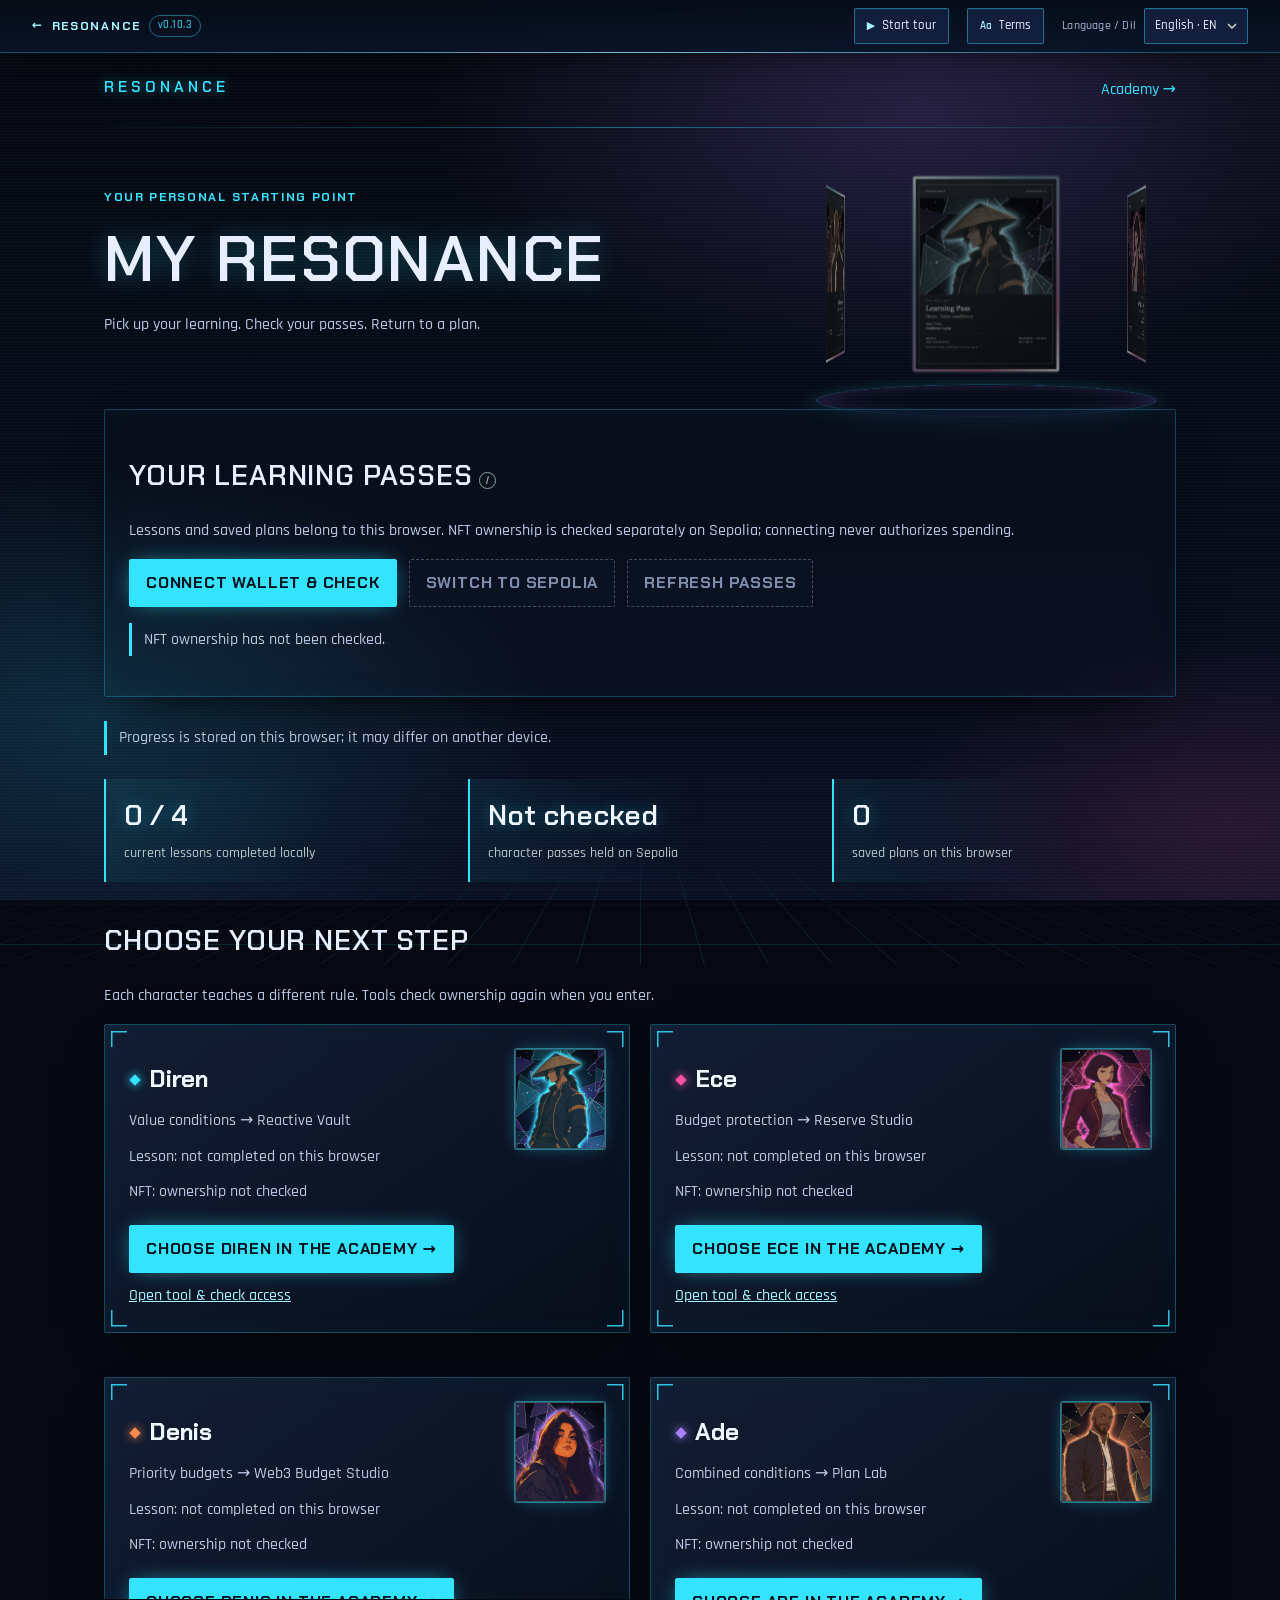
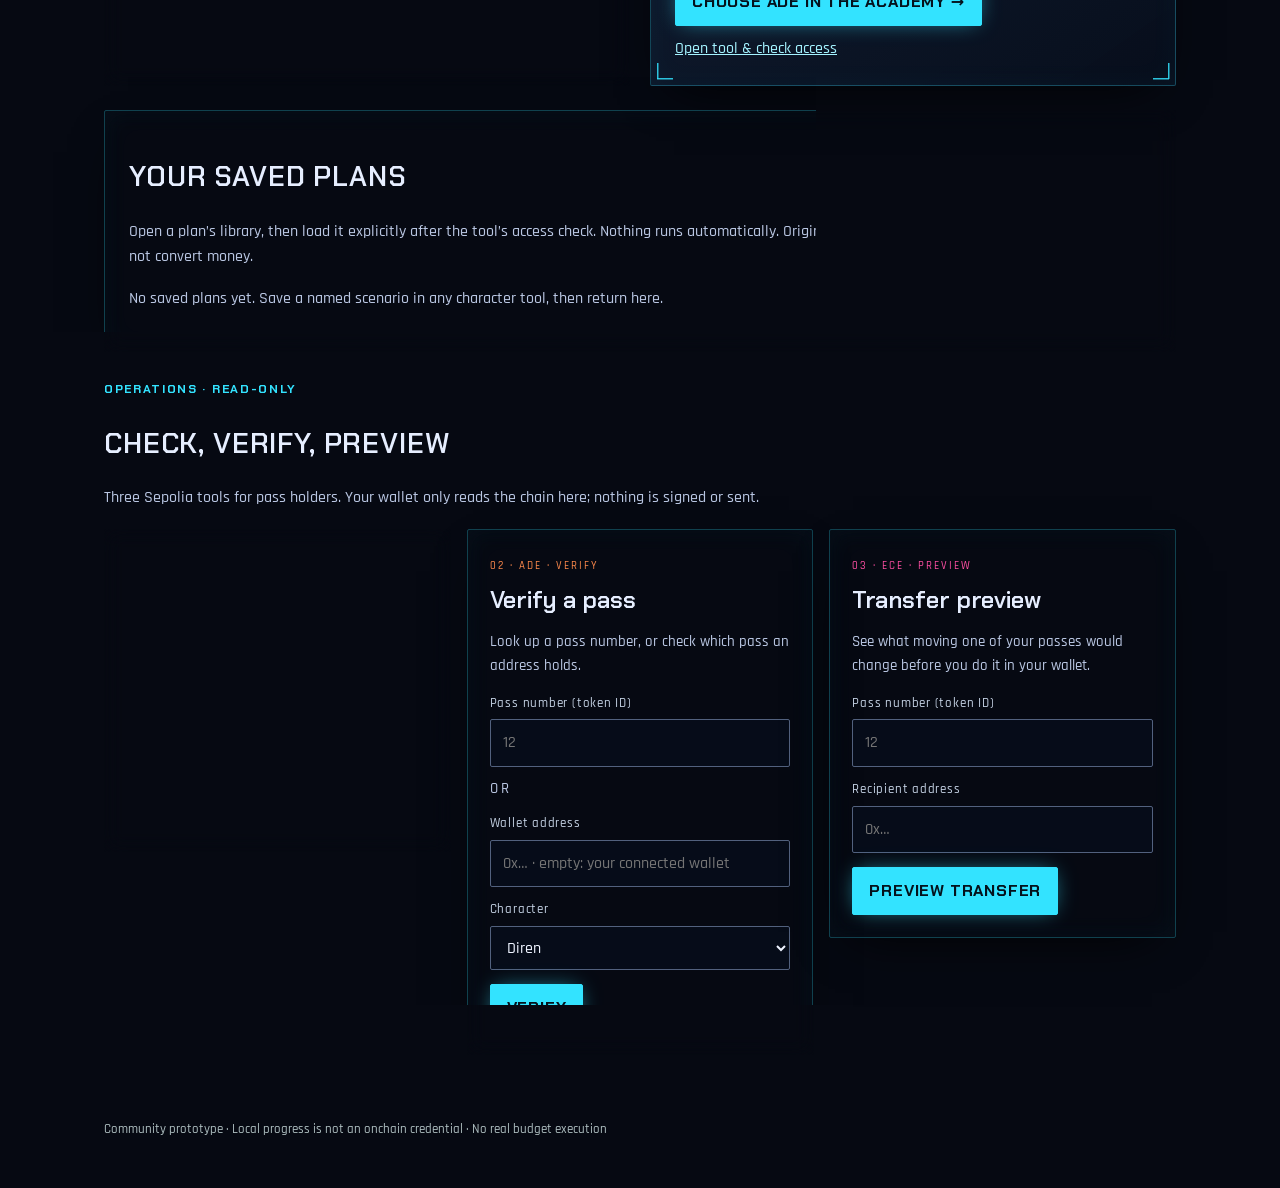
==== commit 272a8bdb: "Smooth home glide, 3D emblems and passes, no layout shift on load (0.10.3) - Home: the cover and int" ====
--- a/output/selection/my/index.html
+++ b/output/selection/my/index.html
@@ -1 +1 @@
-<!doctype html><html lang="en"><head><meta charset="utf-8"><meta name="viewport" content="width=device-width,initial-scale=1"><title>My Resonance · Your next step</title><link rel="stylesheet" href="dashboard.css"><link rel="stylesheet" id="anime-theme" href="../anime-theme.css"><script src="../site-bar.js"></script><script src="../anime-theme.js" defer></script><script src="../glossary.js"></script><script src="../tour.js"></script><script src="../i18n/i18n.js"></script><script src="../demo-unit.js"></script></head><body><nav><a href="../index.html">RESONANCE</a><a href="../resonance-playable-v1.html">Academy →</a></nav><main><header><span class="eyebrow">YOUR PERSONAL STARTING POINT</span><h1>My Resonance</h1><p>Pick up your learning. Check your passes. Return to a plan.</p></header><section class="wallet"><div><h2>Your learning passes</h2><p>Lessons and saved plans belong to this browser. NFT ownership is checked separately on Sepolia; connecting never authorizes spending.</p></div><div class="actions"><button id="connect">Connect wallet & check</button><button id="switch" disabled>Switch to Sepolia</button><button id="refresh" disabled>Refresh passes</button></div><p id="wallet-status" role="status">NFT ownership has not been checked.</p></section><p id="local-status" role="status"></p><section aria-label="Your progress" class="summary"><div><strong id="lesson-count">—</strong><span>current lessons completed locally</span></div><div><strong id="nft-count">Not checked</strong><span>character passes held on Sepolia</span></div><div><strong id="plan-count">—</strong><span>saved plans on this browser</span></div></section><section><h2>Choose your next step</h2><p>Each character teaches a different rule. Tools check ownership again when you enter.</p><div id="characters" class="characters"></div></section><section class="wallet"><h2>Your saved plans</h2><p>Open a plan’s library, then load it explicitly after the tool’s access check. Nothing runs automatically. Original budget units are preserved; changing units does not convert money.</p><div id="plans" data-unit-fixed></div></section><section class="ops" id="operations" aria-labelledby="ops-title"><span class="eyebrow">Operations · read-only</span><h2 id="ops-title">Check, verify, preview</h2><p>Three Sepolia tools for pass holders. Your wallet only reads the chain here; nothing is signed or sent.</p><div class="ops-grid"><article class="op op-diren"><span class="op-tag">01 · Diren · Track</span><h3>Transaction status</h3><p>Paste a mint or transfer hash to see whether it went through and what it did.</p><label for="op-hash">Sepolia transaction hash</label><input id="op-hash" type="text" placeholder="0x…" autocomplete="off" spellcheck="false"><button id="op-tx-check">Check status</button><div id="op-tx-result" class="op-result" role="status"></div></article><article class="op op-ade"><span class="op-tag">02 · Ade · Verify</span><h3>Verify a pass</h3><p>Look up a pass number, or check which pass an address holds.</p><label for="op-token">Pass number (token ID)</label><input id="op-token" type="text" inputmode="numeric" placeholder="12" autocomplete="off"><p class="op-or">or</p><label for="op-owner">Wallet address</label><input id="op-owner" type="text" placeholder="0x… · empty: your connected wallet" autocomplete="off" spellcheck="false"><label for="op-character">Character</label><select id="op-character"><option value="0">Diren</option><option value="1">Ece</option><option value="2">Denis</option><option value="3">Ade</option></select><button id="op-verify">Verify</button><div id="op-verify-result" class="op-result" role="status"></div></article><article class="op op-ece"><span class="op-tag">03 · Ece · Preview</span><h3>Transfer preview</h3><p>See what moving one of your passes would change before you do it in your wallet.</p><label for="op-transfer-token">Pass number (token ID)</label><input id="op-transfer-token" type="text" inputmode="numeric" placeholder="12" autocomplete="off"><label for="op-recipient">Recipient address</label><input id="op-recipient" type="text" placeholder="0x…" autocomplete="off" spellcheck="false"><button id="op-preview">Preview transfer</button><div id="op-preview-result" class="op-result" role="status"></div></article></div></section><footer>Community prototype · Local progress is not an onchain credential · No real budget execution</footer></main><script src="../deploy/ethers.umd.min.js"></script><script src="../mint/mint-config.js"></script><script src="../wallet.js"></script><script src="dashboard.js"></script><script src="operations.js"></script></body></html>
+<!doctype html><html lang="en"><head><meta charset="utf-8"><meta name="viewport" content="width=device-width,initial-scale=1"><title>My Resonance · Your next step</title><link rel="stylesheet" href="dashboard.css"><link rel="stylesheet" id="anime-theme" href="../anime-theme.css"><script src="../site-bar.js"></script><script src="../anime-theme.js" defer></script><script src="../depth.js" defer></script><script src="../glossary.js"></script><script src="../tour.js"></script><script src="../i18n/i18n.js"></script><script src="../demo-unit.js"></script></head><body><nav><a href="../index.html">RESONANCE</a><a href="../resonance-playable-v1.html">Academy →</a></nav><main><header><span class="eyebrow">YOUR PERSONAL STARTING POINT</span><h1>My Resonance</h1><p>Pick up your learning. Check your passes. Return to a plan.</p></header><section class="wallet"><div><h2>Your learning passes</h2><p>Lessons and saved plans belong to this browser. NFT ownership is checked separately on Sepolia; connecting never authorizes spending.</p></div><div class="actions"><button id="connect">Connect wallet & check</button><button id="switch" disabled>Switch to Sepolia</button><button id="refresh" disabled>Refresh passes</button></div><p id="wallet-status" role="status">NFT ownership has not been checked.</p></section><p id="local-status" role="status"></p><section aria-label="Your progress" class="summary"><div><strong id="lesson-count">—</strong><span>current lessons completed locally</span></div><div><strong id="nft-count">Not checked</strong><span>character passes held on Sepolia</span></div><div><strong id="plan-count">—</strong><span>saved plans on this browser</span></div></section><section><h2>Choose your next step</h2><p>Each character teaches a different rule. Tools check ownership again when you enter.</p><div id="characters" class="characters"></div></section><section class="wallet"><h2>Your saved plans</h2><p>Open a plan’s library, then load it explicitly after the tool’s access check. Nothing runs automatically. Original budget units are preserved; changing units does not convert money.</p><div id="plans" data-unit-fixed></div></section><section class="ops" id="operations" aria-labelledby="ops-title"><span class="eyebrow">Operations · read-only</span><h2 id="ops-title">Check, verify, preview</h2><p>Three Sepolia tools for pass holders. Your wallet only reads the chain here; nothing is signed or sent.</p><div class="ops-grid"><article class="op op-diren"><span class="op-tag">01 · Diren · Track</span><h3>Transaction status</h3><p>Paste a mint or transfer hash to see whether it went through and what it did.</p><label for="op-hash">Sepolia transaction hash</label><input id="op-hash" type="text" placeholder="0x…" autocomplete="off" spellcheck="false"><button id="op-tx-check">Check status</button><div id="op-tx-result" class="op-result" role="status"></div></article><article class="op op-ade"><span class="op-tag">02 · Ade · Verify</span><h3>Verify a pass</h3><p>Look up a pass number, or check which pass an address holds.</p><label for="op-token">Pass number (token ID)</label><input id="op-token" type="text" inputmode="numeric" placeholder="12" autocomplete="off"><p class="op-or">or</p><label for="op-owner">Wallet address</label><input id="op-owner" type="text" placeholder="0x… · empty: your connected wallet" autocomplete="off" spellcheck="false"><label for="op-character">Character</label><select id="op-character"><option value="0">Diren</option><option value="1">Ece</option><option value="2">Denis</option><option value="3">Ade</option></select><button id="op-verify">Verify</button><div id="op-verify-result" class="op-result" role="status"></div></article><article class="op op-ece"><span class="op-tag">03 · Ece · Preview</span><h3>Transfer preview</h3><p>See what moving one of your passes would change before you do it in your wallet.</p><label for="op-transfer-token">Pass number (token ID)</label><input id="op-transfer-token" type="text" inputmode="numeric" placeholder="12" autocomplete="off"><label for="op-recipient">Recipient address</label><input id="op-recipient" type="text" placeholder="0x…" autocomplete="off" spellcheck="false"><button id="op-preview">Preview transfer</button><div id="op-preview-result" class="op-result" role="status"></div></article></div></section><footer>Community prototype · Local progress is not an onchain credential · No real budget execution</footer></main><script src="../deploy/ethers.umd.min.js"></script><script src="../mint/mint-config.js"></script><script src="../wallet.js"></script><script src="dashboard.js"></script><script src="operations.js"></script></body></html>
--- a/output/selection/anime-theme.css
+++ b/output/selection/anime-theme.css
@@ -1273,17 +1273,8 @@
 :root #chapter:has(.layout > img.portrait) .learning-note::before { content: none; }
 :root #chapter:has(.layout > img.portrait) .learning-note::after { left: 24px; }
 
-/* ------------------------------------------------------------------ 12. Page changes: a short neon fade between pages */
-/* Same-origin page loads cross-fade where the browser supports view transitions; elsewhere pages load as before. */
-@view-transition { navigation: auto; }
-::view-transition-old(root) { animation: vn-page-out .2s ease-in both; }
-::view-transition-new(root) { animation: vn-page-in .32s cubic-bezier(.2, .7, .2, 1) both; }
-@keyframes vn-page-out { to { opacity: 0; filter: brightness(1.5) saturate(1.4); } }
-@keyframes vn-page-in { from { opacity: 0; transform: perspective(900px) translateZ(-50px) translateY(8px); } }
-@media (prefers-reduced-motion: reduce) {
-  @view-transition { navigation: none; }
-  :root body::after { animation: none; }
-}
+/* ------------------------------------------------------------------ 12. Reduced motion for the grid floor */
+@media (prefers-reduced-motion: reduce) { :root body::after { animation: none; } }
 
 /* ------------------------------------------------------------------ 13. Pages with their own palettes (home, mint, My Resonance, vaults) */
 /* The theme loads last, so redefining the pages' colour variables here turns their accents neon without touching their rules. */
@@ -1314,7 +1305,7 @@
 :root .mint-page .badge { border-radius: 2px; border-color: rgba(51, 227, 255, .4); color: var(--vn-neon); font-family: var(--vn-display) !important; }
 :root .mint-page .pass-card #preview { border-radius: 2px; border-color: rgba(51, 227, 255, .35); box-shadow: 0 0 40px -10px rgba(51, 227, 255, .5), 0 18px 50px #0008; }
 /* Their buttons follow the neon command buttons. */
-:root :is(.mint-page button, .mint-page .next-link, body:has(#lesson-count) :is(button, .primary)) {
+:root :is(.mint-page button, .mint-page .next-link, body:has(#lesson-count) :is(button, .primary)):not(:where(#site-bar *, #tour-card *, #terms-panel *)) {
   background: var(--vn-neon);
   color: #04121c;
   border: 1px solid var(--vn-neon);
@@ -1325,13 +1316,13 @@
   letter-spacing: .05em;
   text-transform: uppercase;
 }
-:root :is(.mint-page button, body:has(#lesson-count) button):disabled {
+:root :is(.mint-page button, body:has(#lesson-count) button):disabled:not(:where(#site-bar *, #tour-card *, #terms-panel *)) {
   background: rgba(13, 21, 38, .6);
   color: #7f8fae;
   border: 1px dashed rgba(135, 150, 180, .45);
   box-shadow: none;
 }
-:root :is(.mint-page, body:has(#lesson-count)) :is(select, input[type=text]) { border-radius: 2px; background: #060c19; border-color: #52617e; }
+:root :is(.mint-page, body:has(#lesson-count)) :is(select, input[type=text]):not(:where(#site-bar *, #tour-card *, #terms-panel *)) { border-radius: 2px; background: #060c19; border-color: #52617e; }
 :root body:has(#lesson-count) .summary div { border-left-color: var(--vn-neon); background: linear-gradient(90deg, rgba(51, 227, 255, .07), transparent 70%); }
 :root body:has(#lesson-count) .summary strong { font-family: var(--vn-title) !important; color: #f0f6ff; text-shadow: 0 0 16px rgba(51, 227, 255, .35); }
 :root body:has(#lesson-count) .card img { border-radius: 2px; box-shadow: 0 0 0 1px rgba(51, 227, 255, .45), 0 0 18px -6px rgba(51, 227, 255, .6); }
@@ -1344,10 +1335,94 @@
 /* Character cards lean toward the pointer, like the Nexus operator cards. */
 :root :is(#resonance-select .rs-person, #characters .card) { transition: transform .35s ease, box-shadow .3s, filter .3s; }
 @media (hover: hover) and (prefers-reduced-motion: no-preference) {
-  :root :is(#resonance-select .rs-person, #characters .card):hover { transform: perspective(900px) rotateY(-4deg) translateY(-6px); }
+  :root :is(#resonance-select .rs-person, #characters .card):hover {
+    transform: perspective(900px) rotateX(var(--vn-tilt-x, 0deg)) rotateY(var(--vn-tilt-y, -4deg)) translateY(-6px);
+    transition: transform .12s ease-out, box-shadow .3s, filter .3s;
+  }
+  /* Neon glare that follows the pointer (anime-theme.js sets the position). */
+  :root :is(#resonance-select .rs-person, #characters .card)::before {
+    content: "";
+    position: absolute;
+    inset: 0;
+    z-index: 2;
+    pointer-events: none;
+    opacity: 0;
+    transition: opacity .3s;
+    background:
+      radial-gradient(circle at var(--vn-glare-x, 50%) var(--vn-glare-y, 30%), rgba(164, 243, 255, .3), transparent 42%),
+      linear-gradient(115deg, transparent 38%, rgba(255, 79, 163, .14) 50%, transparent 62%);
+    mix-blend-mode: screen;
+  }
+  :root :is(#resonance-select .rs-person, #characters .card):hover::before { opacity: 1; }
 }
 
 /* Phones: long capitalised words (Turkish especially) must fit the line instead of breaking mid-word. */
 @media (max-width: 480px) {
   :root body :is(main, #chapter, #resonance-select) h1 { font-size: min(8.2vw, 34px) !important; letter-spacing: .01em; }
 }
+
+/* ------------------------------------------------------------------ 3D depth (depth.js) */
+/* Holographic pass (mint): thickness from four stacked edge layers, a glare, a slow float and a turn on change. */
+:root .holo-stage { display: block; width: 100%; max-width: 300px; perspective: 1100px; margin: 18px auto 8px; }
+@media (max-width: 860px) { :root .holo-stage { max-width: 240px; } }
+:root .holo { position: relative; display: block; transform-style: preserve-3d;
+  transform: rotateX(var(--vn-tilt-x, 0deg)) rotateY(var(--vn-tilt-y, -6deg));
+  transition: transform .6s cubic-bezier(.2, .8, .2, 1); animation: holo-float 7s ease-in-out infinite;
+  --holo-c: #33e3ff; --holo-c2: #a679ff; }
+:root .holo[data-tone=ece] { --holo-c: #ff4fa3; --holo-c2: #ffb3d6; }
+:root .holo[data-tone=denis] { --holo-c: #aa82ff; --holo-c2: #33e3ff; }
+:root .holo[data-tone=ade] { --holo-c: #ff8a4c; --holo-c2: #ffd27a; }
+:root .holo:hover { transition: transform .12s ease-out; }
+:root .mint-page .pass-card .holo > #preview { position: relative; display: block; width: 100%; max-width: none; margin: 0; transform: translateZ(1px); backface-visibility: hidden; -webkit-backface-visibility: hidden; animation: none; }
+:root .holo-edge { position: absolute; inset: 0; border-radius: 2px; background: linear-gradient(155deg, var(--holo-c), #101a35 55%, var(--holo-c2)); box-shadow: 0 0 0 1px color-mix(in srgb, var(--holo-c) 60%, transparent); }
+:root .holo-edge:nth-child(1) { transform: translateZ(-2px); }
+:root .holo-edge:nth-child(2) { transform: translateZ(-4px); }
+:root .holo-edge:nth-child(3) { transform: translateZ(-6px); }
+:root .holo-edge:nth-child(4) { transform: translateZ(-8px); box-shadow: 0 30px 60px -20px #000, 0 0 46px -8px var(--holo-c); }
+:root .holo-glare { position: absolute; inset: 0; z-index: 2; pointer-events: none; transform: translateZ(2px); mix-blend-mode: screen;
+  background: radial-gradient(circle at var(--vn-glare-x, 28%) var(--vn-glare-y, 18%), rgba(214, 251, 255, .32), transparent 46%),
+    linear-gradient(115deg, transparent 32%, color-mix(in srgb, var(--holo-c) 22%, transparent) 46%, color-mix(in srgb, var(--holo-c2) 18%, transparent) 54%, transparent 68%);
+  background-size: 100% 100%, 260% 100%; background-position: 0 0, var(--vn-glare-x, 30%) 0; opacity: .8; }
+:root .holo-stage::after { content: ""; display: block; height: 22px; margin: 14px 12% 0; border-radius: 50%; background: radial-gradient(closest-side, color-mix(in srgb, var(--holo-c, #33e3ff) 35%, transparent), transparent); filter: blur(2px); }
+:root .holo.holo-turn { animation: holo-turn .9s cubic-bezier(.2, .8, .2, 1), holo-float 7s ease-in-out .9s infinite; }
+@keyframes holo-float { 0%, 100% { translate: 0 0; } 50% { translate: 0 -9px; } }
+@keyframes holo-turn { from { rotate: y -180deg; } to { rotate: y 0deg; } }
+
+/* Pass rack (My Resonance): four passes on a turning ring; held passes glow, finished lessons are lit. */
+:root .pass-rack { display: none; }
+/* The header keeps room for the rack from the first paint (static CSS), so adding it later moves nothing. */
+@media (min-width: 861px) {
+  :root body:has(#lesson-count) main > header { position: relative; padding-right: 400px; padding-bottom: 56px; min-height: 250px; box-sizing: border-box; }
+  :root .pass-rack { display: block; position: absolute; right: 0; top: 8px; bottom: 20px; width: 380px; perspective: 1000px; }
+}
+:root .rack-ring { position: absolute; left: 50%; top: 50%; width: 0; height: 0; transform-style: preserve-3d; animation: rack-spin 36s linear infinite; }
+:root .pass-rack:hover .rack-ring, :root .pass-rack.rack-paused .rack-ring { animation-play-state: paused; }
+:root .rack-card { position: absolute; left: -62px; top: -83px; width: 124px; height: 166px; transform: rotateY(calc(var(--i) * 90deg)) translateZ(150px); }
+:root .rack-card img { display: block; width: 100%; height: 100%; object-fit: cover; border-radius: 2px; box-shadow: 0 0 0 1px rgba(159, 176, 216, .35); filter: grayscale(.55) brightness(.6) saturate(.8); transition: filter .4s, box-shadow .4s; }
+:root .rack-card[data-state=done] img { filter: none; box-shadow: 0 0 0 1px rgba(164, 243, 255, .6); }
+:root .rack-card[data-state=held] img { filter: saturate(1.15); box-shadow: 0 0 0 1px #a4f3ff, 0 0 26px -2px #33e3ff, 0 0 60px -10px #ff4fa3; }
+:root .rack-floor { position: absolute; left: 50%; bottom: -46px; width: 340px; height: 70px; margin-left: -170px; border-radius: 50%; border: 1px solid rgba(51, 227, 255, .3); box-shadow: 0 0 30px rgba(51, 227, 255, .18), inset 0 0 30px rgba(166, 121, 255, .2); transform: rotateX(70deg); }
+@keyframes rack-spin { from { transform: rotateX(-8deg) rotateY(0deg); } to { transform: rotateX(-8deg) rotateY(-360deg); } }
+
+/* Reveal: cards below the first screen rise into place once (depth.js marks them). */
+:root .reveal-wait { opacity: 0; }
+:root .reveal-in { animation: reveal-rise .85s cubic-bezier(.2, .8, .2, 1) var(--reveal-delay, 0ms) backwards; }
+:root .reveal-flat.reveal-in { animation-name: reveal-rise-flat; }
+@keyframes reveal-rise-flat { from { opacity: 0; transform: translateY(40px); } to { opacity: 1; transform: none; } }
+/* The start scale offsets the perspective growth of the tilted card's near edge, so a card never gets wider than itself (no horizontal overflow). */
+@keyframes reveal-rise { from { opacity: 0; transform: perspective(900px) translateY(48px) rotateX(14deg) scale(.9); } to { opacity: 1; transform: perspective(900px) translateY(0) rotateX(0) scale(1); } }
+
+/* Academy learning pass: it turns in when earned and leans toward the pointer like the character cards. */
+:root .rm-card { position: relative; animation: rm-card-in 1s cubic-bezier(.2, .8, .2, 1) backwards; }
+@keyframes rm-card-in { from { opacity: 0; transform: perspective(1000px) rotateY(-75deg) translateZ(-80px); } 60% { opacity: 1; } to { transform: perspective(1000px) rotateY(0) translateZ(0); } }
+@media (hover: hover) and (prefers-reduced-motion: no-preference) {
+  :root .rm-card { transition: transform .35s ease, box-shadow .3s; }
+  :root .rm-card:hover { transform: perspective(900px) rotateX(var(--vn-tilt-x, 0deg)) rotateY(var(--vn-tilt-y, -4deg)) translateY(-4px); transition: transform .12s ease-out, box-shadow .3s; box-shadow: 0 0 0 1px #a4f3ff, 0 24px 60px -20px #000, 0 0 40px -10px #33e3ff; }
+  :root .rm-card::after { content: ""; position: absolute; inset: 0; pointer-events: none; opacity: 0; transition: opacity .3s; mix-blend-mode: screen;
+    background: radial-gradient(circle at var(--vn-glare-x, 50%) var(--vn-glare-y, 30%), rgba(164, 243, 255, .3), transparent 45%); }
+  :root .rm-card:hover::after { opacity: 1; }
+}
+@media (prefers-reduced-motion: reduce) {
+  :root .holo, :root .holo.holo-turn, :root .rack-ring, :root .reveal-in, :root .rm-card { animation: none !important; }
+  :root .reveal-wait { opacity: 1 !important; }
+}
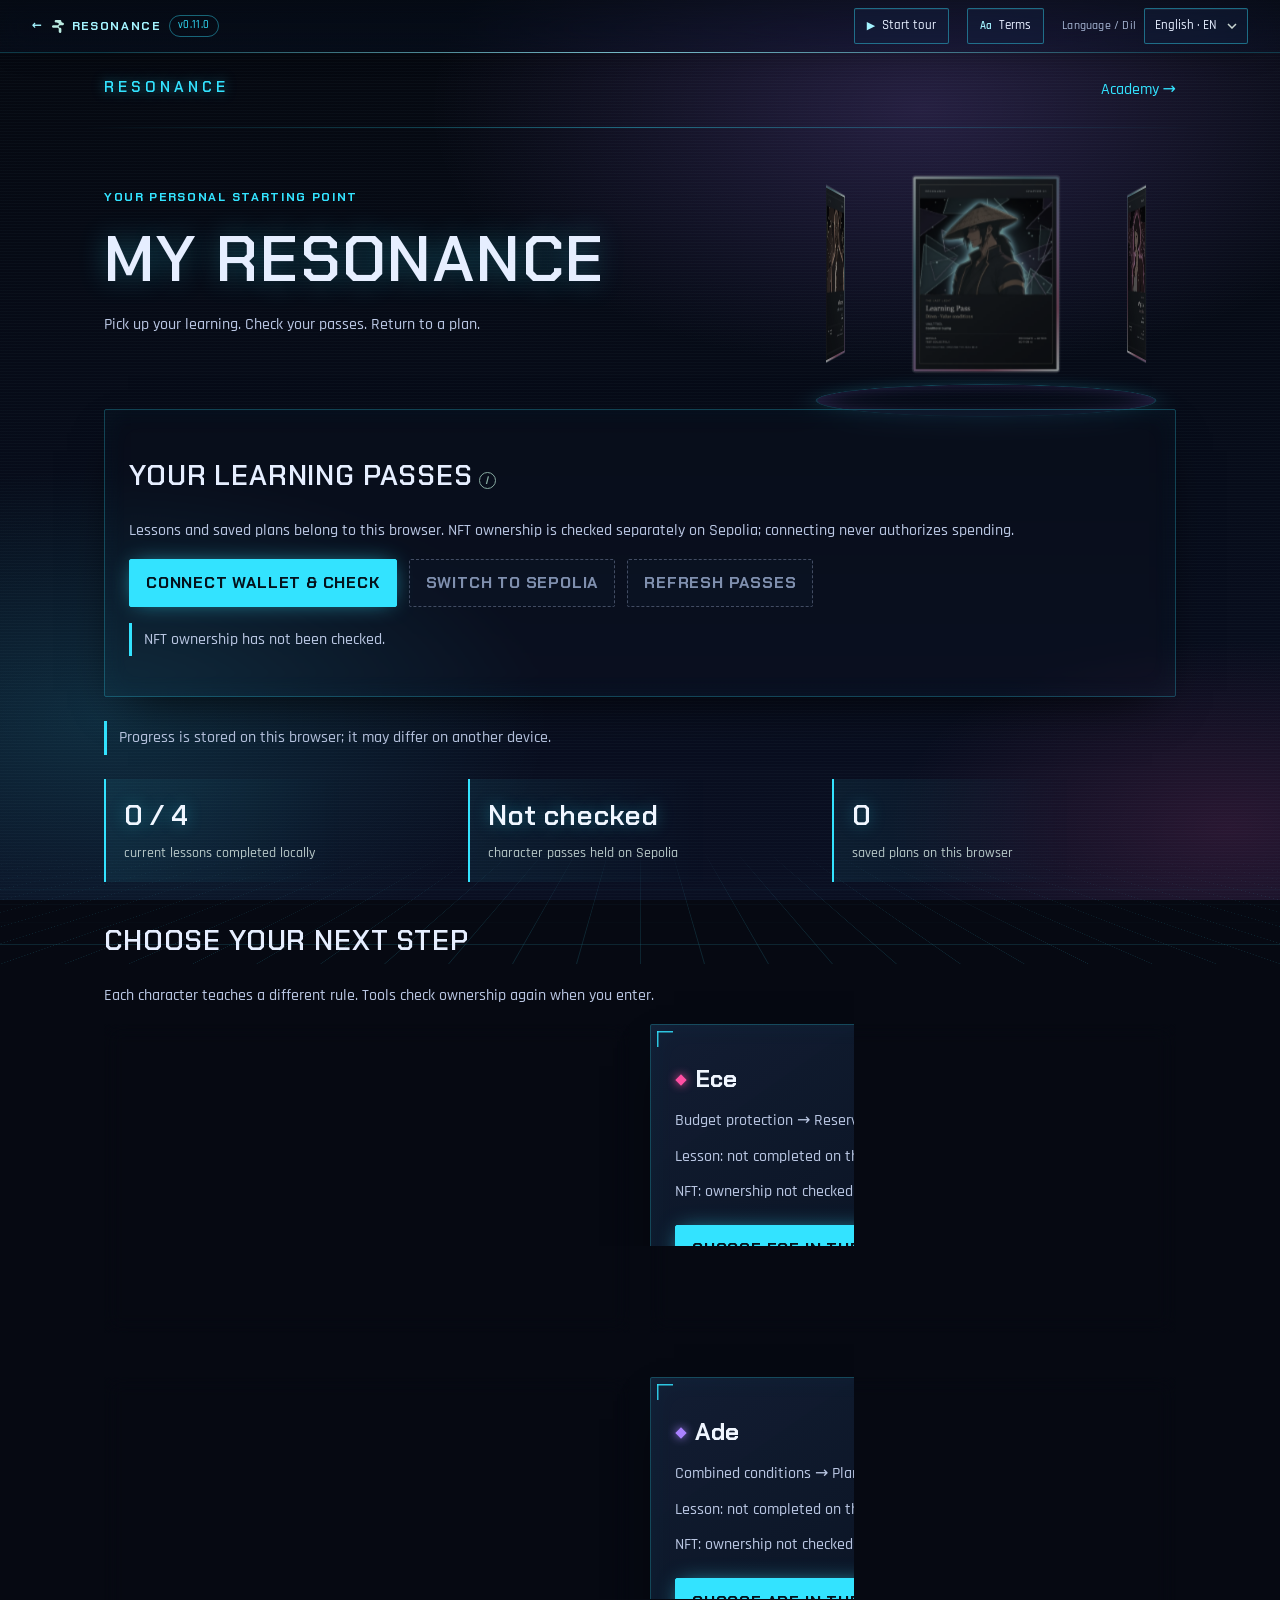
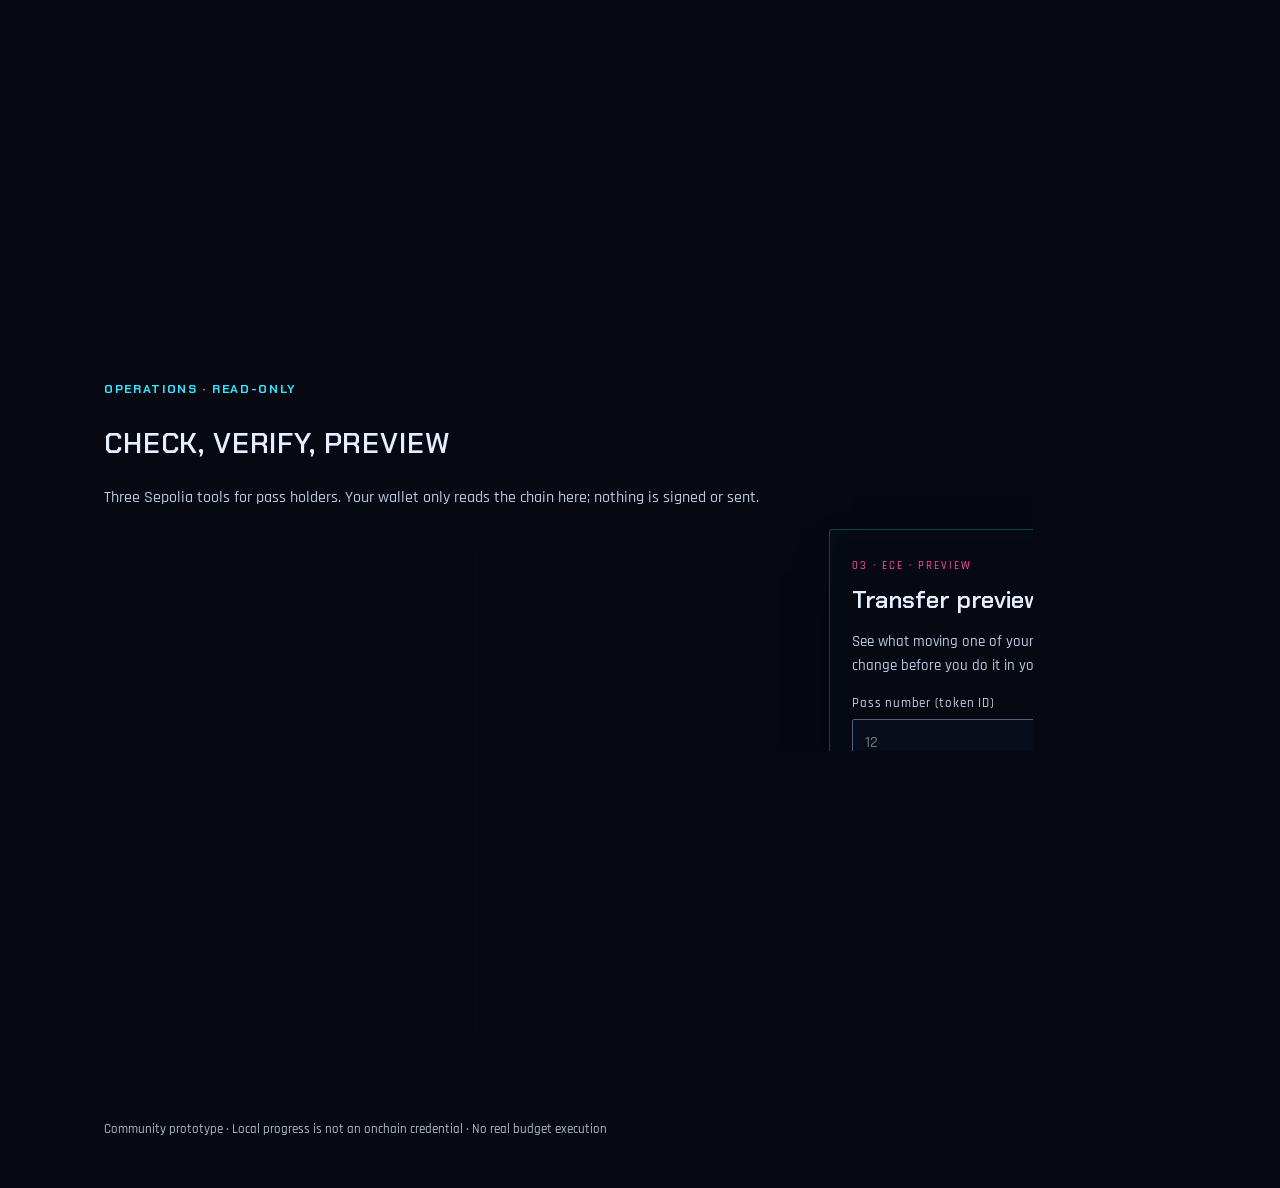
==== commit 9fb21686: "Clear use cases, wallet library on demand, audit fixes (0.11.0) - Each tool page says what it is for" ====
--- a/output/selection/my/index.html
+++ b/output/selection/my/index.html
@@ -1 +1 @@
-<!doctype html><html lang="en"><head><meta charset="utf-8"><meta name="viewport" content="width=device-width,initial-scale=1"><title>My Resonance · Your next step</title><link rel="stylesheet" href="dashboard.css"><link rel="stylesheet" id="anime-theme" href="../anime-theme.css"><script src="../site-bar.js"></script><script src="../anime-theme.js" defer></script><script src="../depth.js" defer></script><script src="../glossary.js"></script><script src="../tour.js"></script><script src="../i18n/i18n.js"></script><script src="../demo-unit.js"></script></head><body><nav><a href="../index.html">RESONANCE</a><a href="../resonance-playable-v1.html">Academy →</a></nav><main><header><span class="eyebrow">YOUR PERSONAL STARTING POINT</span><h1>My Resonance</h1><p>Pick up your learning. Check your passes. Return to a plan.</p></header><section class="wallet"><div><h2>Your learning passes</h2><p>Lessons and saved plans belong to this browser. NFT ownership is checked separately on Sepolia; connecting never authorizes spending.</p></div><div class="actions"><button id="connect">Connect wallet & check</button><button id="switch" disabled>Switch to Sepolia</button><button id="refresh" disabled>Refresh passes</button></div><p id="wallet-status" role="status">NFT ownership has not been checked.</p></section><p id="local-status" role="status"></p><section aria-label="Your progress" class="summary"><div><strong id="lesson-count">—</strong><span>current lessons completed locally</span></div><div><strong id="nft-count">Not checked</strong><span>character passes held on Sepolia</span></div><div><strong id="plan-count">—</strong><span>saved plans on this browser</span></div></section><section><h2>Choose your next step</h2><p>Each character teaches a different rule. Tools check ownership again when you enter.</p><div id="characters" class="characters"></div></section><section class="wallet"><h2>Your saved plans</h2><p>Open a plan’s library, then load it explicitly after the tool’s access check. Nothing runs automatically. Original budget units are preserved; changing units does not convert money.</p><div id="plans" data-unit-fixed></div></section><section class="ops" id="operations" aria-labelledby="ops-title"><span class="eyebrow">Operations · read-only</span><h2 id="ops-title">Check, verify, preview</h2><p>Three Sepolia tools for pass holders. Your wallet only reads the chain here; nothing is signed or sent.</p><div class="ops-grid"><article class="op op-diren"><span class="op-tag">01 · Diren · Track</span><h3>Transaction status</h3><p>Paste a mint or transfer hash to see whether it went through and what it did.</p><label for="op-hash">Sepolia transaction hash</label><input id="op-hash" type="text" placeholder="0x…" autocomplete="off" spellcheck="false"><button id="op-tx-check">Check status</button><div id="op-tx-result" class="op-result" role="status"></div></article><article class="op op-ade"><span class="op-tag">02 · Ade · Verify</span><h3>Verify a pass</h3><p>Look up a pass number, or check which pass an address holds.</p><label for="op-token">Pass number (token ID)</label><input id="op-token" type="text" inputmode="numeric" placeholder="12" autocomplete="off"><p class="op-or">or</p><label for="op-owner">Wallet address</label><input id="op-owner" type="text" placeholder="0x… · empty: your connected wallet" autocomplete="off" spellcheck="false"><label for="op-character">Character</label><select id="op-character"><option value="0">Diren</option><option value="1">Ece</option><option value="2">Denis</option><option value="3">Ade</option></select><button id="op-verify">Verify</button><div id="op-verify-result" class="op-result" role="status"></div></article><article class="op op-ece"><span class="op-tag">03 · Ece · Preview</span><h3>Transfer preview</h3><p>See what moving one of your passes would change before you do it in your wallet.</p><label for="op-transfer-token">Pass number (token ID)</label><input id="op-transfer-token" type="text" inputmode="numeric" placeholder="12" autocomplete="off"><label for="op-recipient">Recipient address</label><input id="op-recipient" type="text" placeholder="0x…" autocomplete="off" spellcheck="false"><button id="op-preview">Preview transfer</button><div id="op-preview-result" class="op-result" role="status"></div></article></div></section><footer>Community prototype · Local progress is not an onchain credential · No real budget execution</footer></main><script src="../deploy/ethers.umd.min.js"></script><script src="../mint/mint-config.js"></script><script src="../wallet.js"></script><script src="dashboard.js"></script><script src="operations.js"></script></body></html>
+<!doctype html><html lang="en"><head><meta charset="utf-8"><meta name="viewport" content="width=device-width,initial-scale=1"><title>My Resonance · Your next step</title><link rel="stylesheet" href="dashboard.css"><link rel="stylesheet" id="anime-theme" href="../anime-theme.css"><script src="../site-bar.js"></script><script src="../anime-theme.js" defer></script><script src="../depth.js" defer></script><script src="../glossary.js"></script><script src="../tour.js"></script><script src="../i18n/i18n.js"></script><script src="../demo-unit.js"></script></head><body><nav><a href="../index.html">RESONANCE</a><a href="../resonance-playable-v1.html">Academy →</a></nav><main><header><span class="eyebrow">YOUR PERSONAL STARTING POINT</span><h1>My Resonance</h1><p>Pick up your learning. Check your passes. Return to a plan.</p></header><section class="wallet"><div><h2>Your learning passes</h2><p>Lessons and saved plans belong to this browser. NFT ownership is checked separately on Sepolia; connecting never authorizes spending.</p></div><div class="actions"><button id="connect">Connect wallet & check</button><button id="switch" disabled>Switch to Sepolia</button><button id="refresh" disabled>Refresh passes</button></div><p id="wallet-status" role="status">NFT ownership has not been checked.</p></section><p id="local-status" role="status"></p><section aria-label="Your progress" class="summary"><div><strong id="lesson-count">—</strong><span>current lessons completed locally</span></div><div><strong id="nft-count">Not checked</strong><span>character passes held on Sepolia</span></div><div><strong id="plan-count">—</strong><span>saved plans on this browser</span></div></section><section><h2>Choose your next step</h2><p>Each character teaches a different rule. Tools check ownership again when you enter.</p><div id="characters" class="characters"></div></section><section class="wallet"><h2>Your saved plans</h2><p>Open a plan’s library, then load it explicitly after the tool’s access check. Nothing runs automatically. Original budget units are preserved; changing units does not convert money.</p><div id="plans" data-unit-fixed></div></section><section class="ops" id="operations" aria-labelledby="ops-title"><span class="eyebrow">Operations · read-only</span><h2 id="ops-title">Check, verify, preview</h2><p>Three Sepolia tools for pass holders. Your wallet only reads the chain here; nothing is signed or sent.</p><div class="ops-grid"><article class="op op-diren"><span class="op-tag">01 · Diren · Track</span><h3>Transaction status</h3><p>Paste a mint or transfer hash to see whether it went through and what it did.</p><label for="op-hash">Sepolia transaction hash</label><input id="op-hash" type="text" placeholder="0x…" autocomplete="off" spellcheck="false"><button id="op-tx-check">Check status</button><div id="op-tx-result" class="op-result" role="status"></div></article><article class="op op-ade"><span class="op-tag">02 · Ade · Verify</span><h3>Verify a pass</h3><p>Look up a pass number, or check which pass an address holds.</p><label for="op-token">Pass number (token ID)</label><input id="op-token" type="text" inputmode="numeric" placeholder="12" autocomplete="off"><p class="op-or">or</p><label for="op-owner">Wallet address</label><input id="op-owner" type="text" placeholder="0x… · empty: your connected wallet" autocomplete="off" spellcheck="false"><label for="op-character">Character</label><select id="op-character"><option value="0">Diren</option><option value="1">Ece</option><option value="2">Denis</option><option value="3">Ade</option></select><button id="op-verify">Verify</button><div id="op-verify-result" class="op-result" role="status"></div></article><article class="op op-ece"><span class="op-tag">03 · Ece · Preview</span><h3>Transfer preview</h3><p>See what moving one of your passes would change before you do it in your wallet.</p><label for="op-transfer-token">Pass number (token ID)</label><input id="op-transfer-token" type="text" inputmode="numeric" placeholder="12" autocomplete="off"><label for="op-recipient">Recipient address</label><input id="op-recipient" type="text" placeholder="0x…" autocomplete="off" spellcheck="false"><button id="op-preview">Preview transfer</button><div id="op-preview-result" class="op-result" role="status"></div></article></div></section><footer>Community prototype · Local progress is not an onchain credential · No real budget execution</footer></main><script src="../ethers-lazy.js"></script><script src="../mint/mint-config.js"></script><script src="../wallet.js"></script><script src="dashboard.js"></script><script src="operations.js"></script></body></html>
--- a/output/selection/anime-theme.css
+++ b/output/selection/anime-theme.css
@@ -60,9 +60,7 @@
 :root[data-vn-char="ade"]  { --vn-char: #ff8a4c; --vn-char-deep: #5a2a10; }
 
 /* Framed elements share one corner-bracket recipe; --vn-c recolours it per element. */
-:root :is(.tutorial-stage, .vn-framed, #chapter .layout > section:nth-child(2), #resonance-select .rs-bottom > section,
-  .workspace-page #first-example, .workspace-page .panel, .hero .portrait, #journey .card, #characters .card, .release,
-  #chapter .learning-note, .workspace-page .stats > div, #chapter .node, #result-headline, .workspace-page .card, .mint-layout .step) {
+:root :is(.vn-framed, #resonance-select .rs-bottom > section, .workspace-page #first-example, .workspace-page .panel, .hero .portrait, #journey .card, #characters .card, .release, .workspace-page .stats > div, #result-headline, .workspace-page .card, .mint-layout .step) {
   --vn-c: color-mix(in srgb, var(--vn-char) 85%, transparent);
   --vn-corners:
     linear-gradient(var(--vn-c), var(--vn-c)) left 6px top 6px / 16px 1.5px no-repeat,
@@ -124,8 +122,7 @@
 }
 :root body :is(h1, h2, h3, .rs-name, .brand, .rs-brand), :root body :is(h1, h2, h3) * { font-family: var(--vn-title) !important; }
 /* Labels and plates in spaced capitals. text-transform follows <html lang>, so Turkish i becomes İ. */
-:root body :is(.eyebrow, .rs-step, .rs-sub, #chapter .small, #chapter .tag, .number, .learning-progress,
-  .result-headline-eyebrow, #site-bar a#site-home, .rs-mark, .rs-label, #state, .workspace-page .stats span) {
+:root body :is(.eyebrow, .rs-step, .rs-sub, #chapter .small, #chapter .tag, .number, .result-headline-eyebrow, #site-bar a#site-home, .rs-mark, .rs-label, #state, .workspace-page .stats span) {
   font-family: var(--vn-display) !important;
   font-weight: 700;
   letter-spacing: .14em;
@@ -137,7 +134,7 @@
 /* Rajdhani has a small x-height; scale it to the size the old text font had, so line lengths and legibility hold. */
 :root body :where(#chapter, #resonance-select, main, nav, footer, #site-bar, .save-status, dialog) { font-size-adjust: .5; }
 :root body :is(.brand, .rs-brand, nav .brand) { font-family: var(--vn-display) !important; font-weight: 700; }
-:root[lang="tr"] body :is(.rs-label, #chapter .speech .small, #chapter .city-reaction .small, #opening-speaker) { font-family: var(--vn-title) !important; font-weight: 800; letter-spacing: .06em; }
+:root[lang="tr"] body :is(.rs-label) { font-family: var(--vn-title) !important; font-weight: 800; letter-spacing: .06em; }
 ::selection { background: var(--vn-gold); color: #04121c; }
 
 :root body :is(.eyebrow, .rs-step, .result-headline-eyebrow, #chapter header .small) { color: var(--vn-char) !important; }
@@ -145,10 +142,12 @@
 
 /* ------------------------------------------------------------------ 2. Top bar = system menu */
 :root #site-bar {
-  background: linear-gradient(180deg, rgba(5, 12, 23, .96), rgba(10, 20, 40, .9));
-  border-bottom: 1px solid rgba(51, 227, 255, .3);
-  box-shadow: 0 10px 30px -18px #000;
-  backdrop-filter: blur(8px);
+  /* Glass: the page shows through, blurred. */
+  background: linear-gradient(180deg, rgba(5, 12, 23, .5), rgba(10, 20, 40, .28));
+  border-bottom: 1px solid rgba(51, 227, 255, .22);
+  box-shadow: 0 10px 30px -22px #000;
+  -webkit-backdrop-filter: blur(14px) saturate(1.3);
+  backdrop-filter: blur(14px) saturate(1.3);
 }
 :root #site-bar::after {
   content: "";
@@ -166,7 +165,7 @@
 :root #site-bar .site-tool,
 :root #site-bar select,
 :root #site-bar #demo-unit-info > summary {
-  background-color: rgba(20, 35, 66, .85);
+  background-color: rgba(20, 35, 66, .38);
   border-color: var(--vn-line);
   color: var(--vn-cream);
   box-shadow: inset 0 1px 0 rgba(255, 255, 255, .06);
@@ -196,8 +195,7 @@
   text-transform: uppercase;
   text-shadow: none;
 }
-:root :is(#chapter .secondary, #chapter header button, #chapter .structure-inspector button, #resonance-select .rs-top button,
-  #resonance-select button.rs-secondary, .hero .button.secondary, .workspace-page button.secondary, .rl-learn-button, .save-menu-button, .profile-trigger, #chapter .choice, #chapter .knowledge-check button) {
+:root :is(#chapter .secondary, #chapter header button, #resonance-select .rs-top button, #resonance-select button.rs-secondary, .hero .button.secondary, .workspace-page button.secondary, .rl-learn-button, .save-menu-button, .profile-trigger) {
   background: rgba(13, 21, 38, .82);
   color: #e4edff;
   border: 1px solid #5e7194;
@@ -230,7 +228,7 @@
   opacity: .75;
 }
 /* Main "continue" calls get a slow light sweep. */
-:root :is(#resonance-select .rs-start, .hero .actions .button:not(.secondary), #character-enter, #chapter #next:not(:disabled), .workspace-page #example-next:not(:disabled)) {
+:root :is(#resonance-select .rs-start, .hero .actions .button:not(.secondary), #character-enter, .workspace-page #example-next:not(:disabled)) {
   background:
     linear-gradient(105deg, transparent 38%, rgba(255, 255, 255, .6) 50%, transparent 62%) var(--vn-sweep, -120%) 0 / 260% 100% no-repeat,
     var(--vn-neon);
@@ -465,7 +463,7 @@
   font-size: 11px;
   background: linear-gradient(var(--vn-gold), var(--vn-gold)) 9px 50% / 6px 6px no-repeat, rgba(13, 24, 46, .7);
 }
-:root #resonance-select h2 {
+:root #resonance-select .rs-title {
   text-align: center;
   font-weight: 800;
   font-size: 40px;
@@ -473,8 +471,8 @@
   text-shadow: 0 0 26px rgba(166, 121, 255, .8);
   margin-top: 34px;
 }
-:root #resonance-select h2::before,
-:root #resonance-select h2::after {
+:root #resonance-select .rs-title::before,
+:root #resonance-select .rs-title::after {
   content: "";
   display: inline-block;
   width: min(140px, 14vw);
@@ -660,340 +658,36 @@
 :root #chapter label { color: var(--vn-gold); font-size: 12px; letter-spacing: .06em; }
 
 /* The map is a framed game screen. */
-:root #chapter .map.tutorial-stage {
-  position: relative;
-  border: 1px solid rgba(51, 227, 255, .55);
-  border-radius: 2px;
-  background: linear-gradient(180deg, #171a3a, #0e1026);
-  box-shadow: 0 0 0 4px rgba(8, 15, 30, .85), 0 0 0 5px rgba(51, 227, 255, .25), 0 26px 60px -24px #000;
-}
-:root #chapter .map.tutorial-stage::after {
-  content: "";
-  position: absolute;
-  inset: 0;
-  border-radius: 2px;
-  pointer-events: none;
-  background: var(--vn-corners);
-  box-shadow: inset 0 0 40px rgba(5, 11, 25, .55);
-}
-:root #chapter .structure-button { font-family: var(--vn-body) !important; font-weight: 700; border-radius: 2px; border: 1px solid rgba(51, 227, 255, .75); background: rgba(10, 20, 42, .9); color: var(--vn-cream); text-shadow: 0 1px 2px #000; box-shadow: 0 0 0 1px rgba(5, 11, 23, .6), 0 4px 12px rgba(0, 0, 0, .45); }
-:root #chapter .structure-button[aria-pressed="true"] { background: linear-gradient(180deg, #a4f3ff, #33e3ff); color: #04121c; text-shadow: none; border: 2px solid #e0fcff; box-shadow: 0 0 18px rgba(51, 227, 255, .7); }
+
 /* The game's own change toast and vault chips wear the same frame (colours only; their motion is untouched). */
-:root .fx-toast, :root .vfx-chip {
+:root .vfx-chip {
   border: 1px solid rgba(51, 227, 255, .6);
   border-radius: 6px;
   background: linear-gradient(180deg, rgba(20, 35, 68, .96), rgba(8, 16, 30, .96));
   box-shadow: inset 0 0 0 2px rgba(8, 16, 30, .9), inset 0 0 0 3px rgba(51, 227, 255, .2), 0 10px 30px rgba(0, 0, 0, .6);
   font-family: var(--vn-body);
 }
-:root #chapter .structure-inspector { background: linear-gradient(180deg, rgba(17, 31, 59, .96), rgba(11, 21, 42, .96)); border-top: 1px solid var(--vn-line); }
-:root #chapter .structure-inspector h3 { color: var(--vn-gold-hi); font-weight: 800; }
 
 /* HUD gauges for SHIELD and RESERVE (the nodes' own ::before/::after belong to game-fx). */
-:root #chapter .tutorial-stage .nodes { padding: 12px; gap: 10px; background: rgba(6, 13, 27, .6); }
-:root #chapter .nodes .node {
-  border: 1px solid rgba(51, 227, 255, .5);
-  border-radius: 2px;
-  padding: 8px 12px 10px;
-  text-align: left;
-  background: var(--vn-corners), linear-gradient(160deg, #1d2148, #081120);
-}
-:root #chapter .node:has(#reserve) {
-  --vn-c: rgba(164, 243, 255, .9);
-  background: var(--vn-corners), radial-gradient(ellipse at 50% 115%, rgba(255, 79, 163, calc(.06 + var(--fx-fill, .5) * .24)), transparent 70%), linear-gradient(160deg, #16123a, #0a1222);
-}
-:root #chapter .node:has(#shield) { --vn-c: rgba(108, 245, 203, .9); background: var(--vn-corners), radial-gradient(ellipse at 50% 120%, rgba(108, 245, 203, .16), transparent 70%), linear-gradient(160deg, #18264a, #0a1428); }
-:root #chapter .node .small {
-  display: flex;
-  align-items: center;
-  gap: 7px;
-  font-size: 11px;
-  letter-spacing: .22em;
-  color: var(--vn-gold-hi);
-}
-:root #chapter .node:has(#shield) .small { color: #b9f3e8; }
-:root #chapter .node .small::before {
-  content: "";
-  flex: 0 0 auto;
-  width: 13px;
-  height: 15px;
-  background: currentColor;
-  -webkit-mask: url("data:image/svg+xml,%3Csvg xmlns='http://www.w3.org/2000/svg' viewBox='0 0 12 14'%3E%3Cpath d='M6 0l6 3.5v7L6 14 0 10.5v-7z'/%3E%3C/svg%3E") center / contain no-repeat;
-  mask: url("data:image/svg+xml,%3Csvg xmlns='http://www.w3.org/2000/svg' viewBox='0 0 12 14'%3E%3Cpath d='M6 0l6 3.5v7L6 14 0 10.5v-7z'/%3E%3C/svg%3E") center / contain no-repeat;
-  filter: drop-shadow(0 0 4px currentColor);
-}
-:root #chapter .node:has(#shield) .small::before {
-  -webkit-mask-image: url("data:image/svg+xml,%3Csvg xmlns='http://www.w3.org/2000/svg' viewBox='0 0 12 14'%3E%3Cpath d='M6 0l6 2v5c0 3.3-2.6 6-6 7-3.4-1-6-3.7-6-7V2z'/%3E%3C/svg%3E");
-  mask-image: url("data:image/svg+xml,%3Csvg xmlns='http://www.w3.org/2000/svg' viewBox='0 0 12 14'%3E%3Cpath d='M6 0l6 2v5c0 3.3-2.6 6-6 7-3.4-1-6-3.7-6-7V2z'/%3E%3C/svg%3E");
-}
-:root #chapter .tutorial-stage .number,
-:root #chapter.first-wave-layout .number {
-  font: 800 28px/1.1 var(--vn-body) !important;
-  letter-spacing: 0;
-  color: var(--vn-gold-hi);
-  text-shadow: 0 0 14px rgba(51, 227, 255, .65), 0 2px 0 #000;
-  font-variant-numeric: tabular-nums;
-}
-:root #chapter #shield.number { color: #dcfff3; text-shadow: 0 0 14px rgba(108, 245, 203, .75), 0 2px 0 #000; }
-:root #chapter .node .meter {
-  position: relative;
-  height: 10px;
-  margin-top: 4px;
-  border-radius: 2px;
-  background: #090a1c;
-  box-shadow: inset 0 0 0 1px rgba(51, 227, 255, .35), inset 0 2px 4px #000;
-  overflow: hidden;
-}
-:root #chapter .node .meter::after {
-  content: "";
-  position: absolute;
-  inset: 0;
-  background: repeating-linear-gradient(90deg, transparent 0 calc(10% - 2px), rgba(6, 12, 27, .9) calc(10% - 2px) 10%);
-  pointer-events: none;
-}
-:root #chapter #rbar.fill { background: linear-gradient(180deg, #d6fbff, #ff4fa3 55%, #b0306e); box-shadow: 0 0 10px rgba(51, 227, 255, .8); }
-:root #chapter #sbar.fill { background: linear-gradient(180deg, #e2fffa, #6cf5cb 55%, #3a9f95); box-shadow: 0 0 10px rgba(108, 245, 203, .8); }
-:root #chapter #arrow { color: var(--vn-gold-hi); text-shadow: 0 0 10px var(--vn-lantern); font-size: 20px; }
 
 /* Wave narration: a dialogue box that slides over the (hidden) HUD while the wave plays,
    with the character's cut-in portrait standing at its left. */
-:root #chapter .animation-message {
-  position: relative;
-  min-height: 74px;
-  padding: 22px 46px 14px 168px;
-  color: var(--vn-cream);
-  font-size: 14px;
-  line-height: 1.6;
-  pointer-events: none;
-  border: 1px solid rgba(51, 227, 255, .65);
-  border-radius: 2px;
-  background:
-    url("data:image/svg+xml,%3Csvg xmlns='http://www.w3.org/2000/svg' viewBox='0 0 10 10'%3E%3Cpath d='M5 0L10 5L5 10L0 5Z' fill='%2333e3ff' fill-opacity='.6'/%3E%3C/svg%3E") right 18px bottom 12px / 8px 8px no-repeat,
-    linear-gradient(180deg, rgba(18, 33, 63, .97), rgba(8, 16, 30, .98));
-  box-shadow: inset 0 0 0 3px rgba(8, 16, 30, .9), inset 0 0 0 4px var(--vn-line-soft), 0 -10px 30px -10px rgba(0, 0, 0, .7);
-  animation: vn-box-in .35s ease-out both;
-}
-:root #chapter .animation-message::before {
-  content: "";
-  position: absolute;
-  left: 8px;
-  bottom: 0;
-  width: 150px;
-  height: 196px;
-  background: var(--vn-face) 50% 0 / cover no-repeat;
-  -webkit-mask-image: linear-gradient(to bottom, transparent, #000 12%, #000 74%, transparent), linear-gradient(to right, transparent, #000 16%, #000 80%, transparent);
-  -webkit-mask-composite: source-in;
-  mask-image: linear-gradient(to bottom, transparent, #000 12%, #000 74%, transparent), linear-gradient(to right, transparent, #000 16%, #000 80%, transparent);
-  mask-composite: intersect;
-  filter: drop-shadow(0 0 1px var(--vn-char));
-  animation: vn-cutin .45s cubic-bezier(.2, .8, .2, 1) both;
-}
-:root #chapter .animation-message::after {
-  position: absolute;
-  top: -13px;
-  left: 168px;
-  padding: 4px 18px 4px 14px;
-  font: 700 11px/1.3 var(--vn-display);
-  letter-spacing: .2em;
-  color: #04121c;
-  background: linear-gradient(90deg, #a4f3ff, var(--vn-char) 70%);
-  clip-path: polygon(0 0, 100% 0, calc(100% - 9px) 100%, 0 100%);
-}
-:root #chapter .map.tutorial-stage > .animation-message { position: absolute; left: 12px; right: 12px; bottom: 12px; z-index: 3; }
-@media (min-width: 651px) {
-  :root #chapter .map.tutorial-stage { container-type: inline-size; }
-  :root #chapter .map.tutorial-stage > .animation-message {
-    top: calc(100cqw * 7 / 12 - 14px);
-    bottom: auto;
-    right: auto;
-    width: min(470px, 66%);
-    min-height: 0;
-    padding: 18px 40px 12px 142px;
-    transform: translateY(-100%);
-  }
-  :root #chapter .map.tutorial-stage > .animation-message::before { width: 136px; height: 178px; left: 2px; }
-  :root #chapter .map.tutorial-stage > .animation-message::after { left: 142px; }
-  /* While the wave plays (the HUD is hidden by the game), a small "processing" diamond row holds its place. */
-  :root #chapter[data-visual-busy="true"] .map.tutorial-stage::before {
-    content: "";
-    position: absolute;
-    left: calc(50% - 34px);
-    bottom: 44px;
-    width: 68px;
-    height: 12px;
-    pointer-events: none;
-    background: url("data:image/svg+xml,%3Csvg xmlns='http://www.w3.org/2000/svg' viewBox='0 0 10 10'%3E%3Cpath d='M5 0L10 5L5 10L0 5Z' fill='%2333e3ff'/%3E%3C/svg%3E") 0 50% / 10px 10px no-repeat, url("data:image/svg+xml,%3Csvg xmlns='http://www.w3.org/2000/svg' viewBox='0 0 10 10'%3E%3Cpath d='M5 0L10 5L5 10L0 5Z' fill='%2333e3ff'/%3E%3C/svg%3E") 50% 50% / 10px 10px no-repeat, url("data:image/svg+xml,%3Csvg xmlns='http://www.w3.org/2000/svg' viewBox='0 0 10 10'%3E%3Cpath d='M5 0L10 5L5 10L0 5Z' fill='%2333e3ff'/%3E%3C/svg%3E") 100% 50% / 10px 10px no-repeat;
-    filter: drop-shadow(0 0 6px rgba(51, 227, 255, .8));
-    animation: vn-wait 1.2s ease-in-out infinite;
-  }
-}
-@keyframes vn-wait { 50% { opacity: .35; } }
-@keyframes vn-cutin { from { opacity: 0; translate: -24px 0; } to { opacity: 1; translate: 0 0; } }
-@keyframes vn-box-in { from { opacity: 0; translate: 0 10px; } to { opacity: 1; translate: 0 0; } }
-@keyframes vn-cue { 0%, 100% { --vn-bob: 0px; --vn-cue: 1; } 50% { --vn-bob: 4px; --vn-cue: .35; } }
 
 /* Character name plates (decorative, empty alt text). */
-:root[data-vn-char="diren"] :is(#chapter .learning-note, .workspace-page #first-example)::after { content: "DIREN" / ""; }
-:root[data-vn-char="ece"]   :is(#chapter .learning-note, .workspace-page #first-example)::after { content: "ECE" / ""; }
-:root[data-vn-char="eric"]  :is(#chapter .learning-note, .workspace-page #first-example)::after { content: "DENIS" / ""; }
-:root[data-vn-char="ade"]   :is(#chapter .learning-note, .workspace-page #first-example)::after { content: "ADE" / ""; }
-:root :is(#chapter .animation-message, #chapter #status)::after { content: "RESONANCE" / ""; background: linear-gradient(90deg, #d8dcf0, #9aa3c9 80%) !important; }
-:root #chapter .animation-message::before { content: none !important; }
-:root #chapter .animation-message { padding-left: 18px !important; }
-:root #chapter .animation-message::after { left: 18px !important; }
+:root[data-vn-char="diren"] :is(.workspace-page #first-example)::after { content: "DIREN" / ""; }
+:root[data-vn-char="ece"]   :is(.workspace-page #first-example)::after { content: "ECE" / ""; }
+:root[data-vn-char="eric"]  :is(.workspace-page #first-example)::after { content: "DENIS" / ""; }
+:root[data-vn-char="ade"]   :is(.workspace-page #first-example)::after { content: "ADE" / ""; }
 
 /* Rule console = command menu. */
-:root #chapter.first-wave-layout .layout > section:nth-child(2) {
-  border: 1px solid var(--vn-line);
-  border-radius: 2px;
-  background: var(--vn-corners), linear-gradient(180deg, rgba(20, 35, 66, .94), rgba(10, 19, 36, .95));
-  box-shadow: inset 0 0 0 3px rgba(10, 19, 36, .7), 0 26px 60px -30px #000;
-}
-:root #chapter.first-wave-layout .layout > section:nth-child(2) > .small {
-  display: flex;
-  align-items: center;
-  gap: 10px;
-  color: var(--vn-gold-hi);
-  font-size: 11px;
-}
-:root #chapter.first-wave-layout .layout > section:nth-child(2) > .small::after {
-  content: "";
-  flex: 1;
-  height: 1px;
-  background: linear-gradient(90deg, var(--vn-line), transparent);
-}
-:root #chapter .quick-guide {
-  position: relative;
-  border: 1px solid rgba(108, 245, 203, .45);
-  border-radius: 2px;
-  background: linear-gradient(180deg, rgba(16, 52, 63, .9), rgba(10, 32, 42, .92));
-  box-shadow: inset 0 0 0 3px rgba(8, 24, 32, .7), inset 0 0 0 4px rgba(108, 245, 203, .15);
-}
-:root #chapter .quick-guide :is(h2, h3, strong, b) { color: #dcfff3; }
-:root #chapter .quick-guide p { color: #e3efec; }
+
 /* Status line after each block: a short dialogue box with the name plate and continue cue. */
-:root #chapter.first-wave-layout #status,
-:root #chapter #status.status {
-  position: relative;
-  margin-top: 22px;
-  padding: 18px 40px 14px 16px;
-  border: 1px solid rgba(51, 227, 255, .6);
-  border-left-width: 1px;
-  border-radius: 2px;
-  color: #e6eeff;
-  font-family: var(--vn-body) !important;
-  font-weight: 500;
-  letter-spacing: 0;
-  font-size: 14px;
-  background:
-    url("data:image/svg+xml,%3Csvg xmlns='http://www.w3.org/2000/svg' viewBox='0 0 10 10'%3E%3Cpath d='M5 0L10 5L5 10L0 5Z' fill='%2333e3ff' fill-opacity='.6'/%3E%3C/svg%3E") right 16px bottom 12px / 8px 8px no-repeat,
-    linear-gradient(180deg, rgba(18, 33, 63, .96), rgba(8, 16, 30, .97));
-  box-shadow: inset 0 0 0 3px rgba(8, 16, 30, .9), inset 0 0 0 4px var(--vn-line-soft);
-}
-:root #chapter #status:empty { padding: 0; border-color: transparent; background: none; box-shadow: none; animation: none; }
-:root #chapter #status:empty::after { display: none; }
-:root #chapter #status::after {
-  position: absolute;
-  top: -12px;
-  left: 14px;
-  padding: 3px 16px 3px 12px;
-  font: 700 10.5px/1.3 var(--vn-display);
-  letter-spacing: .2em;
-  color: #04121c;
-  background: linear-gradient(90deg, #a4f3ff, var(--vn-char) 70%);
-  clip-path: polygon(0 0, 100% 0, calc(100% - 9px) 100%, 0 100%);
-}
-:root #chapter #phase { padding: 3px 10px; border: 1px solid rgba(108, 245, 203, .45); border-radius: 3px; background: rgba(6, 32, 34, .6); }
-:root #chapter #block { color: var(--vn-gold); }
 
 /* Lesson note = the main VN dialogue: character standing at the left, plate, text, cue. */
-:root #chapter .learning-note {
-  position: relative;
-  margin-top: 40px;
-  min-height: 150px;
-  padding: 24px 52px 18px 196px;
-  border: 1px solid rgba(51, 227, 255, .6);
-  border-left: 1px solid rgba(51, 227, 255, .6);
-  border-radius: 2px;
-  background:
-    url("data:image/svg+xml,%3Csvg xmlns='http://www.w3.org/2000/svg' viewBox='0 0 10 10'%3E%3Cpath d='M5 0L10 5L5 10L0 5Z' fill='%2333e3ff' fill-opacity='.6'/%3E%3C/svg%3E") right 20px bottom 16px / 8px 8px no-repeat,
-    var(--vn-corners),
-    linear-gradient(180deg, rgba(18, 33, 63, .95), rgba(8, 16, 30, .97));
-  box-shadow: inset 0 0 0 3px rgba(8, 16, 30, .9), inset 0 0 0 4px var(--vn-line-soft), 0 20px 50px -24px #000;
-}
-:root #chapter .learning-note::before {
-  content: "";
-  position: absolute;
-  left: 10px;
-  bottom: 0;
-  width: 172px;
-  height: calc(100% + 34px);
-  max-height: 230px;
-  background: var(--vn-face) 50% 0 / cover no-repeat;
-  -webkit-mask-image: linear-gradient(to bottom, transparent, #000 12%, #000 74%, transparent), linear-gradient(to right, transparent, #000 16%, #000 80%, transparent);
-  -webkit-mask-composite: source-in;
-  mask-image: linear-gradient(to bottom, transparent, #000 12%, #000 74%, transparent), linear-gradient(to right, transparent, #000 16%, #000 80%, transparent);
-  mask-composite: intersect;
-  pointer-events: none;
-}
-:root #chapter .learning-note::after {
-  position: absolute;
-  top: -13px;
-  left: 196px;
-  padding: 4px 18px 4px 14px;
-  font: 700 11px/1.3 var(--vn-display);
-  letter-spacing: .2em;
-  color: #04121c;
-  background: linear-gradient(90deg, #a4f3ff, var(--vn-char) 70%);
-  clip-path: polygon(0 0, 100% 0, calc(100% - 9px) 100%, 0 100%);
-}
-:root #chapter .learning-note .learning-progress { color: var(--vn-teal); font-size: 10px; }
-:root #chapter .learning-note h3 { font-weight: 800; font-size: 18px; color: var(--vn-gold-hi); }
-:root #chapter .learning-note p { color: var(--vn-cream); font-size: 14px; }
-:root #chapter .learning-note summary { color: var(--vn-gold); }
 
 /* Prologue speech and team channel lines read as dialogue too. */
-:root #chapter .speech:not(#wave-guide) {
-  position: relative;
-  padding: 22px 40px 14px 18px;
-  border: 1px solid rgba(51, 227, 255, .55);
-  border-radius: 2px;
-  background:
-    url("data:image/svg+xml,%3Csvg xmlns='http://www.w3.org/2000/svg' viewBox='0 0 10 10'%3E%3Cpath d='M5 0L10 5L5 10L0 5Z' fill='%2333e3ff' fill-opacity='.6'/%3E%3C/svg%3E") right 16px bottom 12px / 8px 8px no-repeat,
-    linear-gradient(180deg, rgba(18, 33, 63, .94), rgba(8, 16, 30, .96));
-  box-shadow: inset 0 0 0 3px rgba(8, 16, 30, .9), inset 0 0 0 4px var(--vn-line-soft);
-}
-:root #chapter .speech #opening-speaker {
-  position: absolute;
-  top: -12px;
-  left: 14px;
-  padding: 3px 16px 3px 12px;
-  color: #04121c;
-  letter-spacing: .14em;
-  background: linear-gradient(90deg, #a4f3ff, var(--vn-gold) 70%);
-  clip-path: polygon(0 0, 100% 0, calc(100% - 9px) 100%, 0 100%);
-}
-:root #chapter .portrait {
-  border-radius: 2px;
-  border: 2px solid transparent;
-  background: linear-gradient(140deg, #d6fbff, #1aa6c9 30%, #a679ff 55%, #ff4fa3 80%, #d6fbff) border-box;
-  box-shadow: 0 30px 70px -26px #000, 0 0 50px -14px rgba(255, 91, 135, .4);
-}
-:root #chapter .city-reaction {
-  border: 1px solid var(--vn-line);
-  border-left: 1px solid var(--vn-line);
-  border-radius: 2px;
-  background: linear-gradient(180deg, rgba(18, 33, 63, .94), rgba(8, 16, 30, .96));
-}
-:root #chapter .city-reaction img { border-radius: 2px; box-shadow: 0 0 0 2px var(--vn-gold), 0 0 0 4px #0a1222; }
-:root #chapter .block-flow, :root #chapter .flow-step, :root #chapter .lesson-note, :root #chapter .storm-intel, :root #chapter .storm-banner {
-  background: rgba(13, 25, 48, .9);
-  border-color: var(--vn-line);
-}
-:root #chapter .flow-step.done { border-top-color: var(--vn-teal); }
-:root #chapter .log { background: rgba(4, 10, 19, .92); border: 1px solid var(--vn-line-soft); border-radius: 2px; color: #cfd6e6; }
+
 :root #chapter .foot { border-top-color: var(--vn-line-soft); color: #a3b2d0; }
-:root #chapter .wave-extras > summary, :root #chapter .reading-details > summary { color: var(--vn-gold-hi); }
 
 /* ------------------------------------------------------------------ 7. Vault tools */
 :root .workspace-page main header { border-bottom: 1px solid transparent; border-image: linear-gradient(90deg, transparent, var(--vn-line), transparent) 1; }
@@ -1148,14 +842,9 @@
 }
 
 /* Every decoration ignores the pointer, so it can never intercept a click. */
-:root :is(.hero .intro, .hero .portrait, .hero .eyebrow, .section, #characters .card h3, #resonance-select h2, #resonance-select .rs-person,
-  #resonance-select .rs-caption, #resonance-select .rs-name, #resonance-select .rs-bottom > section, #chapter .map.tutorial-stage,
-  #chapter .node .small, #chapter .node .meter, #chapter .animation-message, #chapter #status, #chapter .learning-note,
-  #chapter.first-wave-layout .layout > section:nth-child(2) > .small, .workspace-page #first-example, .workspace-page #result-headline, #site-bar)::before,
-:root :is(.hero .portrait, .section, #resonance-select h2, #resonance-select .rs-person, #resonance-select .rs-name, #chapter .map.tutorial-stage,
-  #chapter .node .meter, #chapter .animation-message, #chapter #status, #chapter .learning-note,
-  #chapter.first-wave-layout .layout > section:nth-child(2) > .small, .workspace-page #first-example, #site-bar)::after,
-:root :is(#resonance-select #rs-selected, #chapter .speech #opening-speaker) { pointer-events: none; }
+:root :is(.hero .intro, .hero .portrait, .hero .eyebrow, .section, #characters .card h3, #resonance-select .rs-title, #resonance-select .rs-person, #resonance-select .rs-caption, #resonance-select .rs-name, #resonance-select .rs-bottom > section, .workspace-page #first-example, .workspace-page #result-headline, #site-bar)::before,
+:root :is(.hero .portrait, .section, #resonance-select .rs-title, #resonance-select .rs-person, #resonance-select .rs-name, .workspace-page #first-example, #site-bar)::after,
+:root :is(#resonance-select #rs-selected) { pointer-events: none; }
 
 /* ------------------------------------------------------------------ 9. Script-made layer: neon motes + scene wipe */
 .vn-layer { position: fixed; inset: 0; z-index: -1; overflow: hidden; pointer-events: none; }
@@ -1233,8 +922,8 @@
 @media (max-width: 760px) {
   :root .hero .intro { font-size: 15px; padding: 20px 38px 16px 16px; }
   :root .hero .portrait { transform: none; }
-  :root #resonance-select h2 { font-size: 30px; }
-  :root #resonance-select h2::before, :root #resonance-select h2::after { width: 34px; margin: 0 10px 8px; }
+  :root #resonance-select .rs-title { font-size: 30px !important; }
+  :root #resonance-select .rs-title::before, :root #resonance-select .rs-title::after { width: 34px; margin: 0 10px 8px; }
   :root #resonance-select .rs-name { font-size: 21px; }
   :root #resonance-select .rs-bottom > section:first-child { padding: 24px 16px 16px 92px; }
   :root #resonance-select .rs-bottom > section:first-child::before { left: 12px; width: 64px; height: 76px; }
@@ -1244,34 +933,29 @@
   :root #resonance-select .rs-caption::before { font-size: 10px; letter-spacing: .08em; }
 }
 @media (max-width: 650px) {
-  :root #chapter .animation-message { left: 8px; right: 8px; bottom: 8px; padding: 18px 36px 12px 84px; font-size: 13px; min-height: 64px; }
-  :root #chapter .animation-message::before { width: 74px; height: 96px; left: 4px; }
-  :root #chapter .animation-message::after { left: 84px; }
-  :root #chapter .learning-note { padding: 22px 18px 34px 104px; min-height: 140px; }
-  :root #chapter .learning-note::before { width: 100px; max-height: 160px; left: 2px; }
-  :root #chapter .learning-note::after { left: 104px; }
+  
+  
+  
+  
+  
+  
   :root .workspace-page #workspace #first-example { padding: 24px 16px 30px 98px; }
   :root .workspace-page #workspace #first-example::before { width: 96px; height: 132px; max-height: none; left: 0; bottom: auto; top: 18px; }
   :root .workspace-page #workspace #first-example::after { left: 98px; }
-  :root #chapter .tutorial-stage .number, :root #chapter.first-wave-layout .number { font-size: 22px !important; }
+  
   :root .workspace-page .stats > div { flex-basis: 100px; padding: 8px 10px 10px; }
   :root .workspace-page .stats strong { font-size: 21px !important; }
 }
 
 /* ------------------------------------------------------------------ 11. Reduced motion: keep the look, drop the movement */
 @media (prefers-reduced-motion: reduce) {
-  :root :is(.hero .intro, .hero .portrait, #resonance-select .rs-person, #resonance-select .rs-bottom > section,
-    #chapter .animation-message, #chapter #status, #chapter .learning-note, .workspace-page #first-example, #chapter .speech,
-    #resonance-select .rs-start, .hero .actions .button, #character-enter, .workspace-page #example-next, .pass-card #preview),
-  :root :is(.hero .portrait, #resonance-select .rs-person, #chapter .animation-message)::before,
-  :root :is(.hero .portrait, #resonance-select .rs-person)::after { animation: none !important; }
+  :root :is(.hero .intro, .hero .portrait, #resonance-select .rs-person, #resonance-select .rs-bottom > section, .workspace-page #first-example, #resonance-select .rs-start, .hero .actions .button, #character-enter, .workspace-page #example-next, .pass-card #preview),
+:root :is(.hero .portrait, #resonance-select .rs-person)::before,
+:root :is(.hero .portrait, #resonance-select .rs-person)::after { animation: none !important; }
   .vn-layer, .vn-wipe { display: none !important; }
 }
 
 /* One portrait per view: when the scene already shows the large character portrait, the note below drops its cut-in. */
-:root #chapter:has(.layout > img.portrait) .learning-note { padding-left: 24px; min-height: 0; }
-:root #chapter:has(.layout > img.portrait) .learning-note::before { content: none; }
-:root #chapter:has(.layout > img.portrait) .learning-note::after { left: 24px; }
 
 /* ------------------------------------------------------------------ 12. Reduced motion for the grid floor */
 @media (prefers-reduced-motion: reduce) { :root body::after { animation: none; } }
@@ -1329,7 +1013,6 @@
 :root body:has(#lesson-count) nav a:first-child { font-family: var(--vn-display) !important; color: var(--vn-neon); text-shadow: 0 0 12px rgba(51, 227, 255, .5); }
 
 /* The academy map: the same drawing, graded to a neon night (presentation only; the canvas pixels are untouched). */
-:root #chapter .tutorial-canvas,
 :root #chapter .defense-city { filter: url(#vn-neon-grade) contrast(1.12) saturate(1.25); }
 
 /* Character cards lean toward the pointer, like the Nexus operator cards. */
@@ -1426,3 +1109,6 @@
   :root .holo, :root .holo.holo-turn, :root .rack-ring, :root .reveal-in, :root .rm-card { animation: none !important; }
   :root .reveal-wait { opacity: 1 !important; }
 }
+
+/* The Rialo symbol beside links to Rialo's sites (anime-theme.js). Official file and colour; only its size follows the text. */
+:root img.rialo-mark { display: inline-block; width: auto; height: 1em; margin: 0 .45em 0 0; vertical-align: -.14em; border: 0; box-shadow: none; filter: none; }
